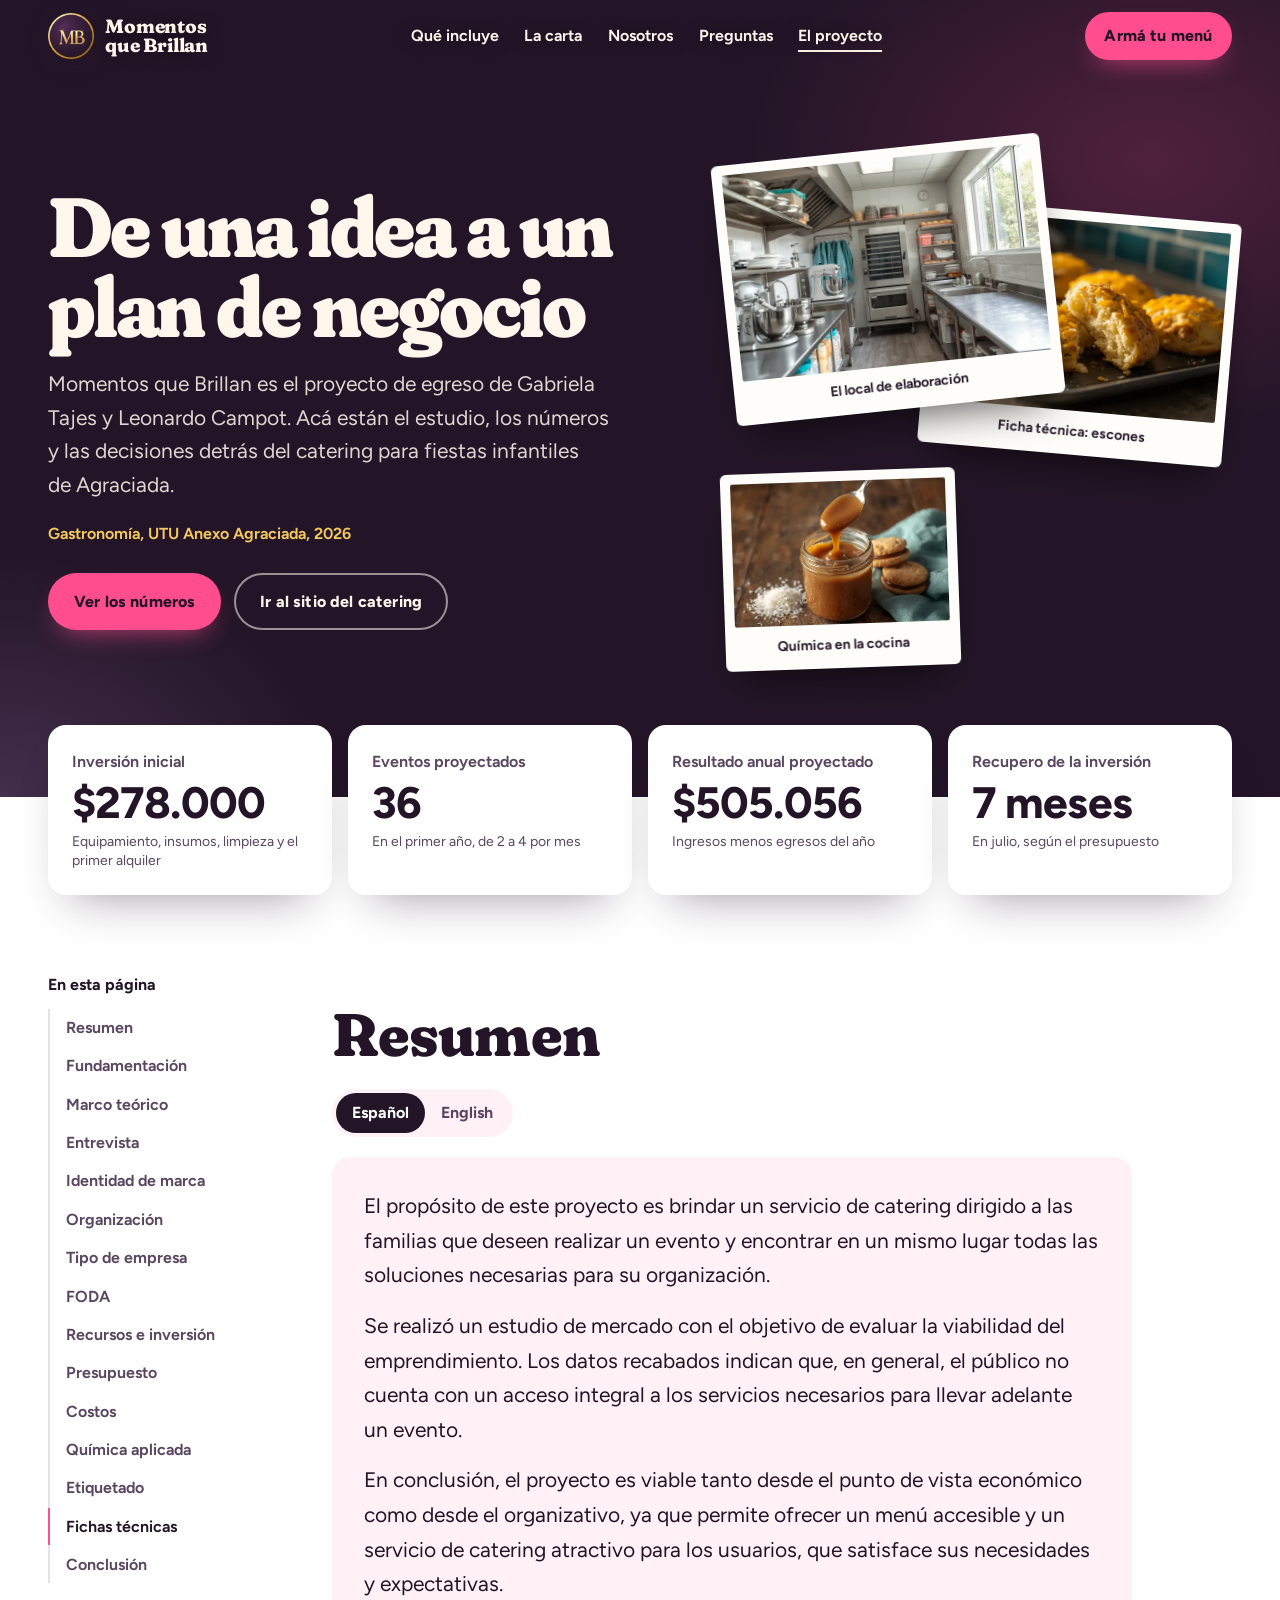
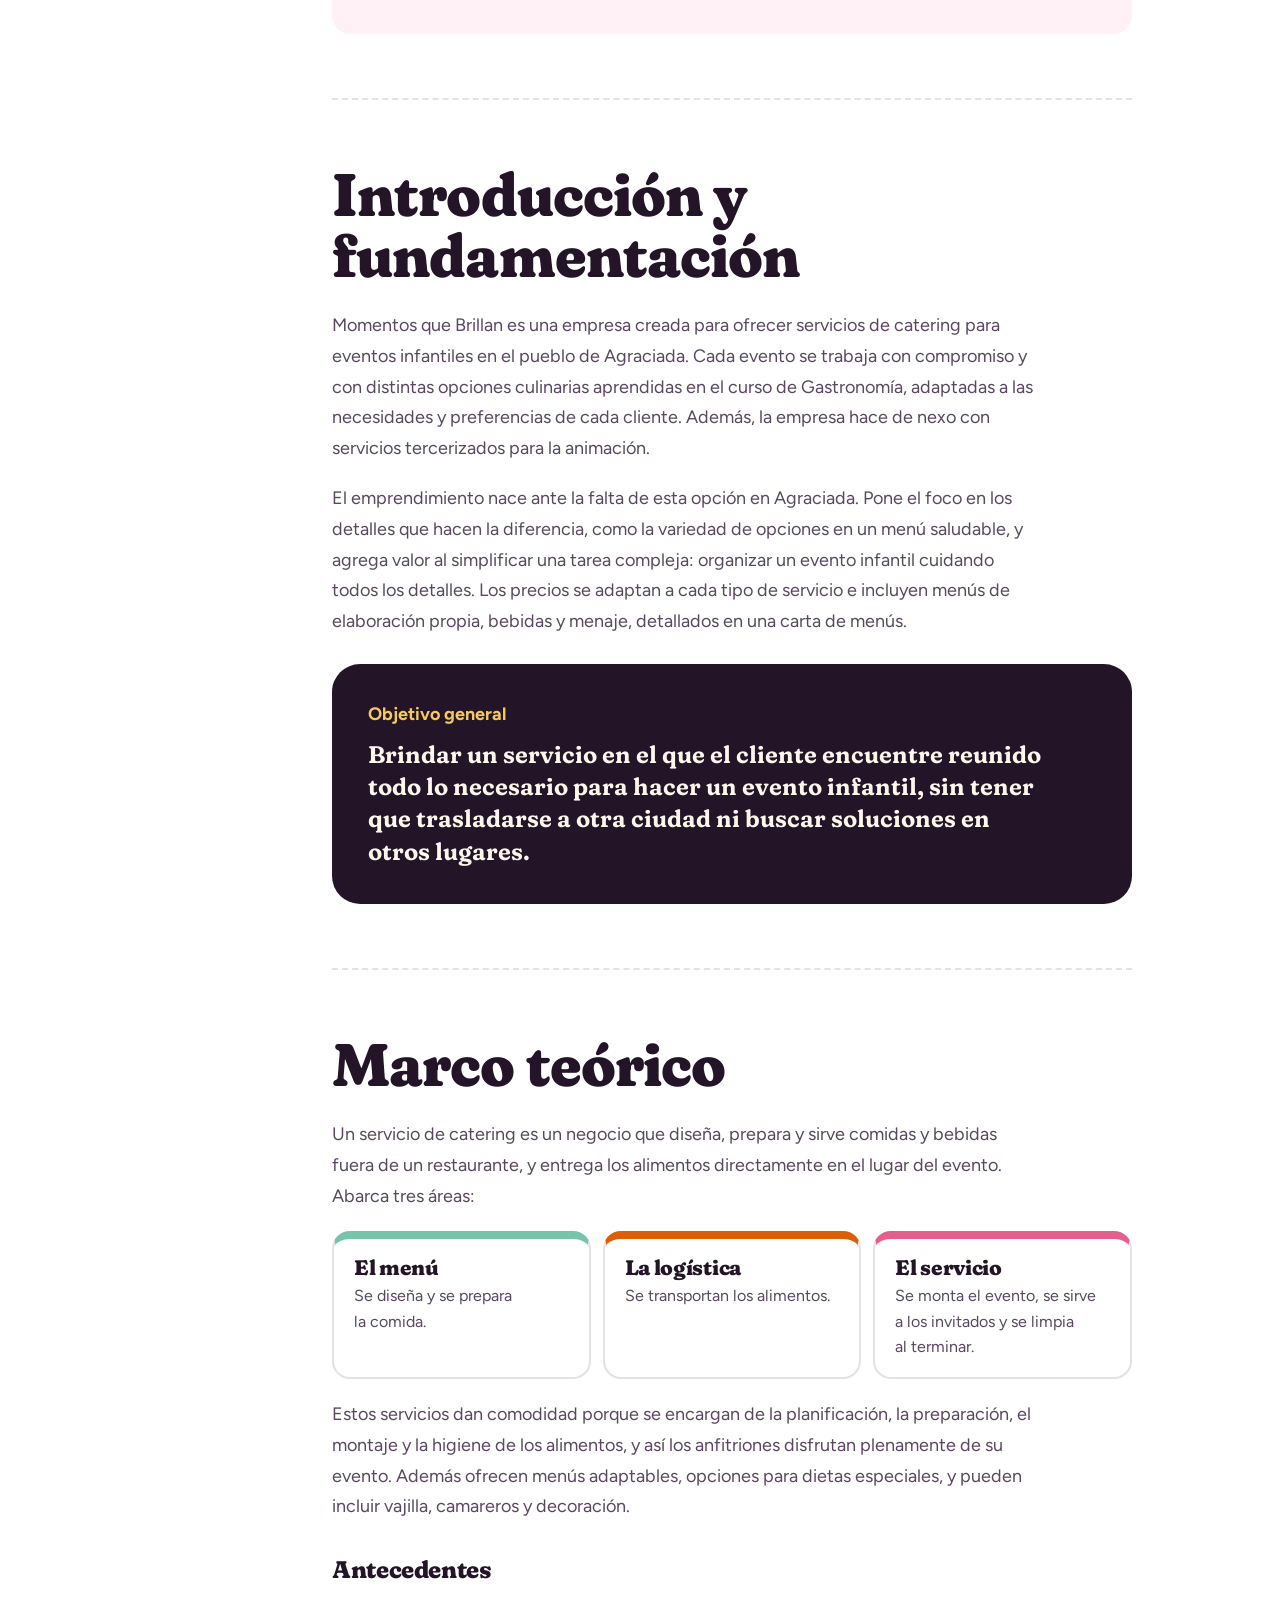
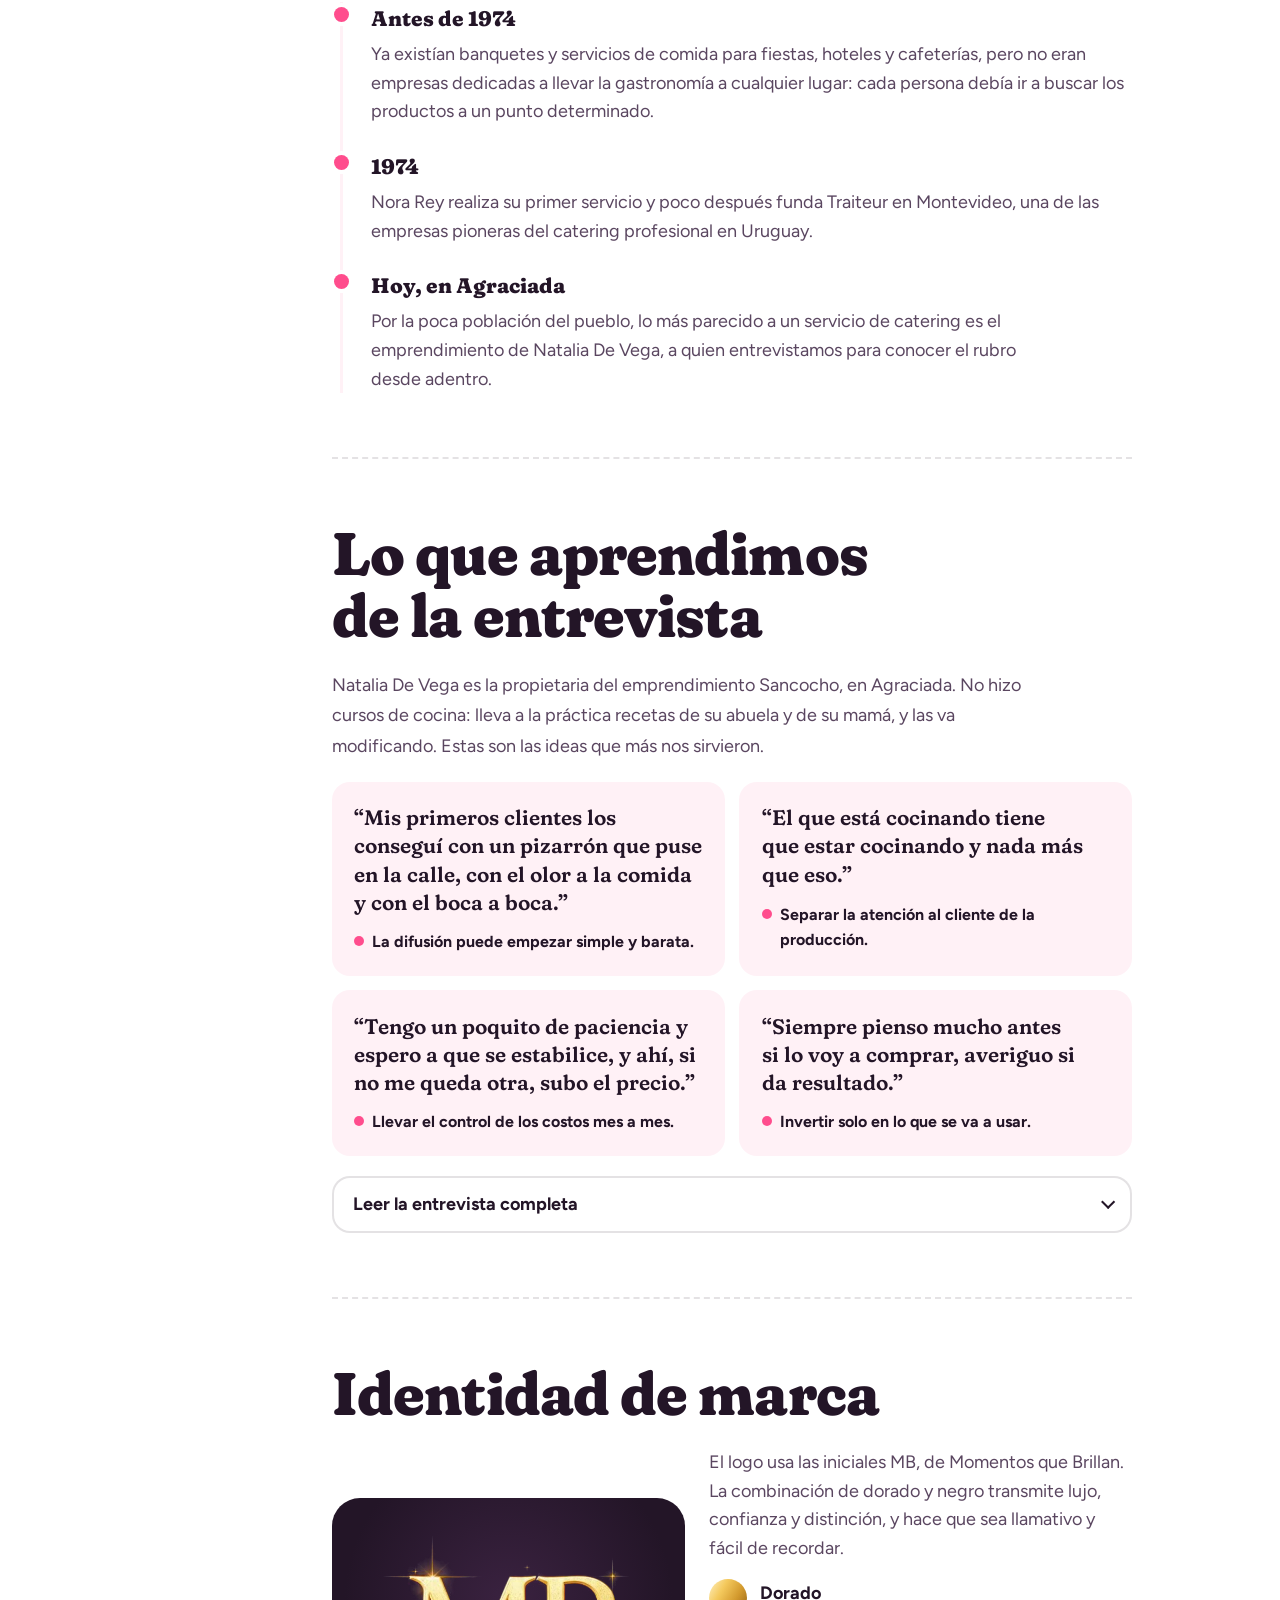
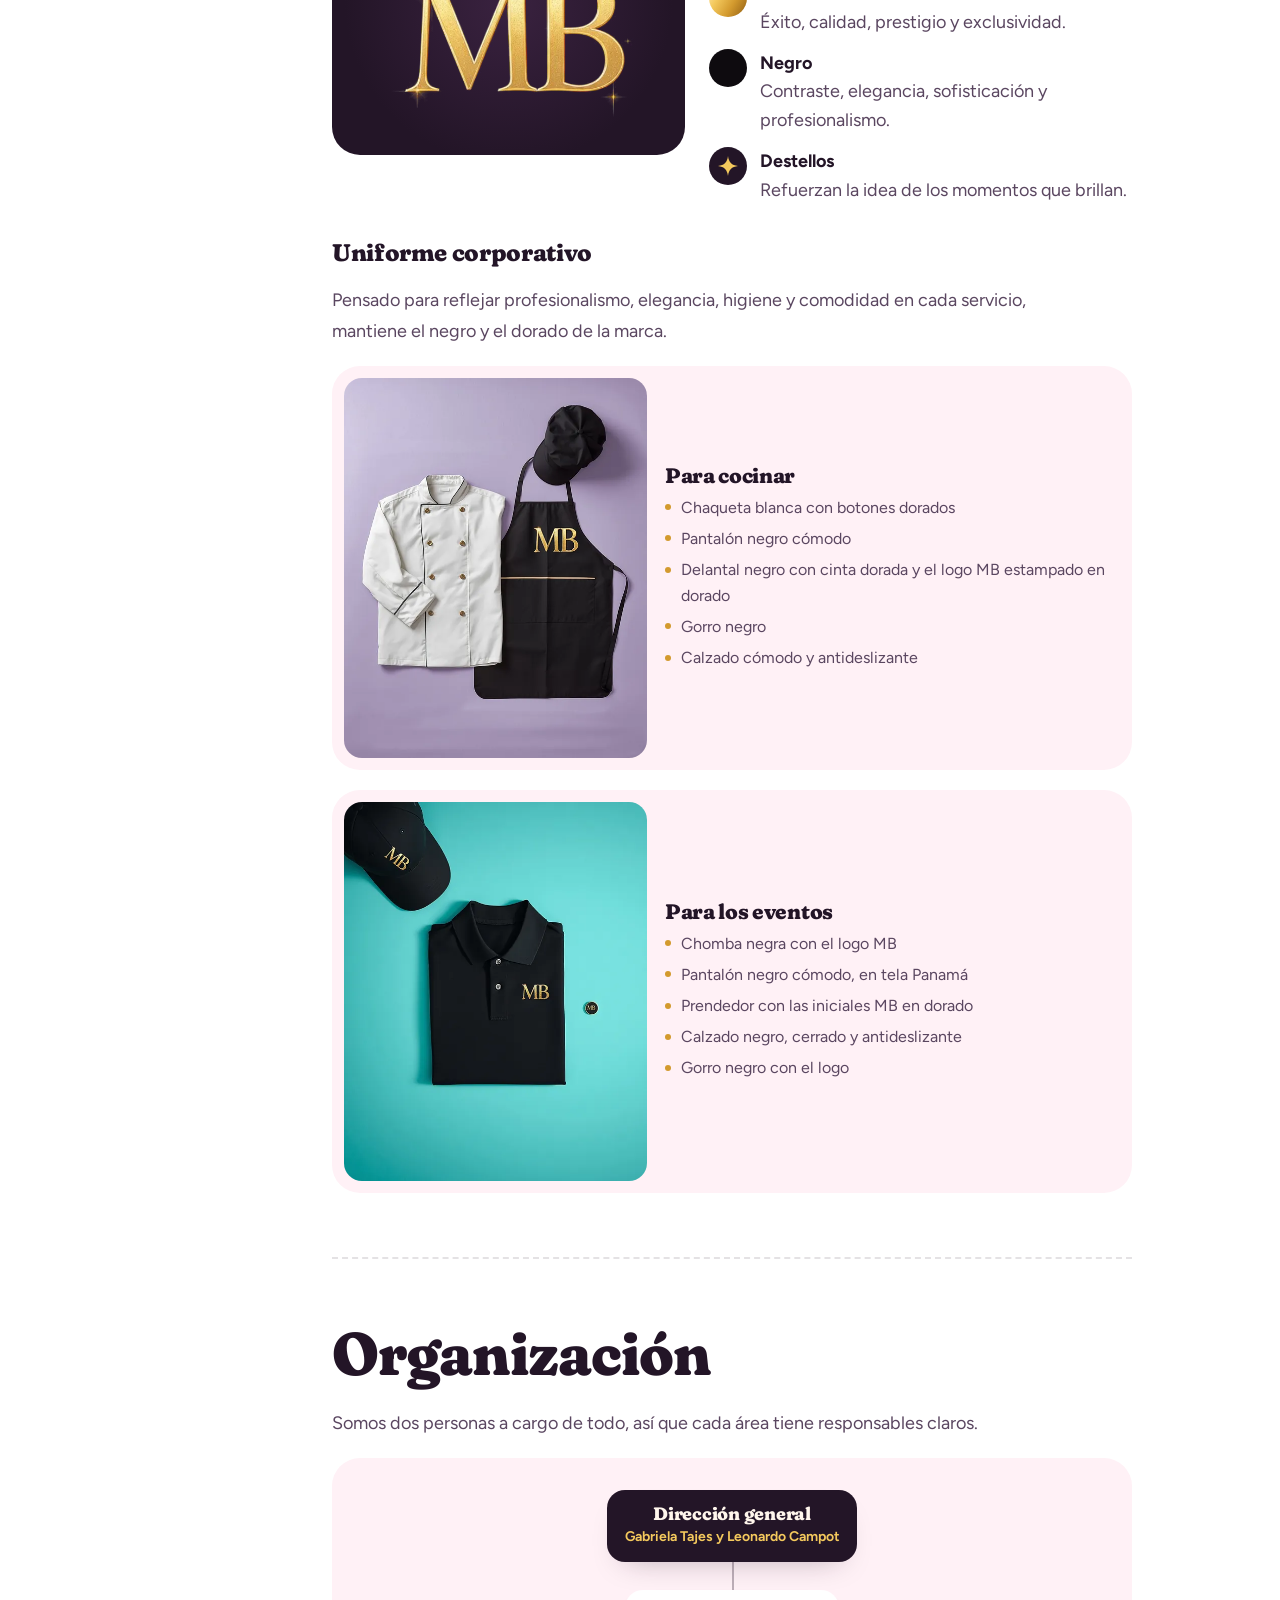
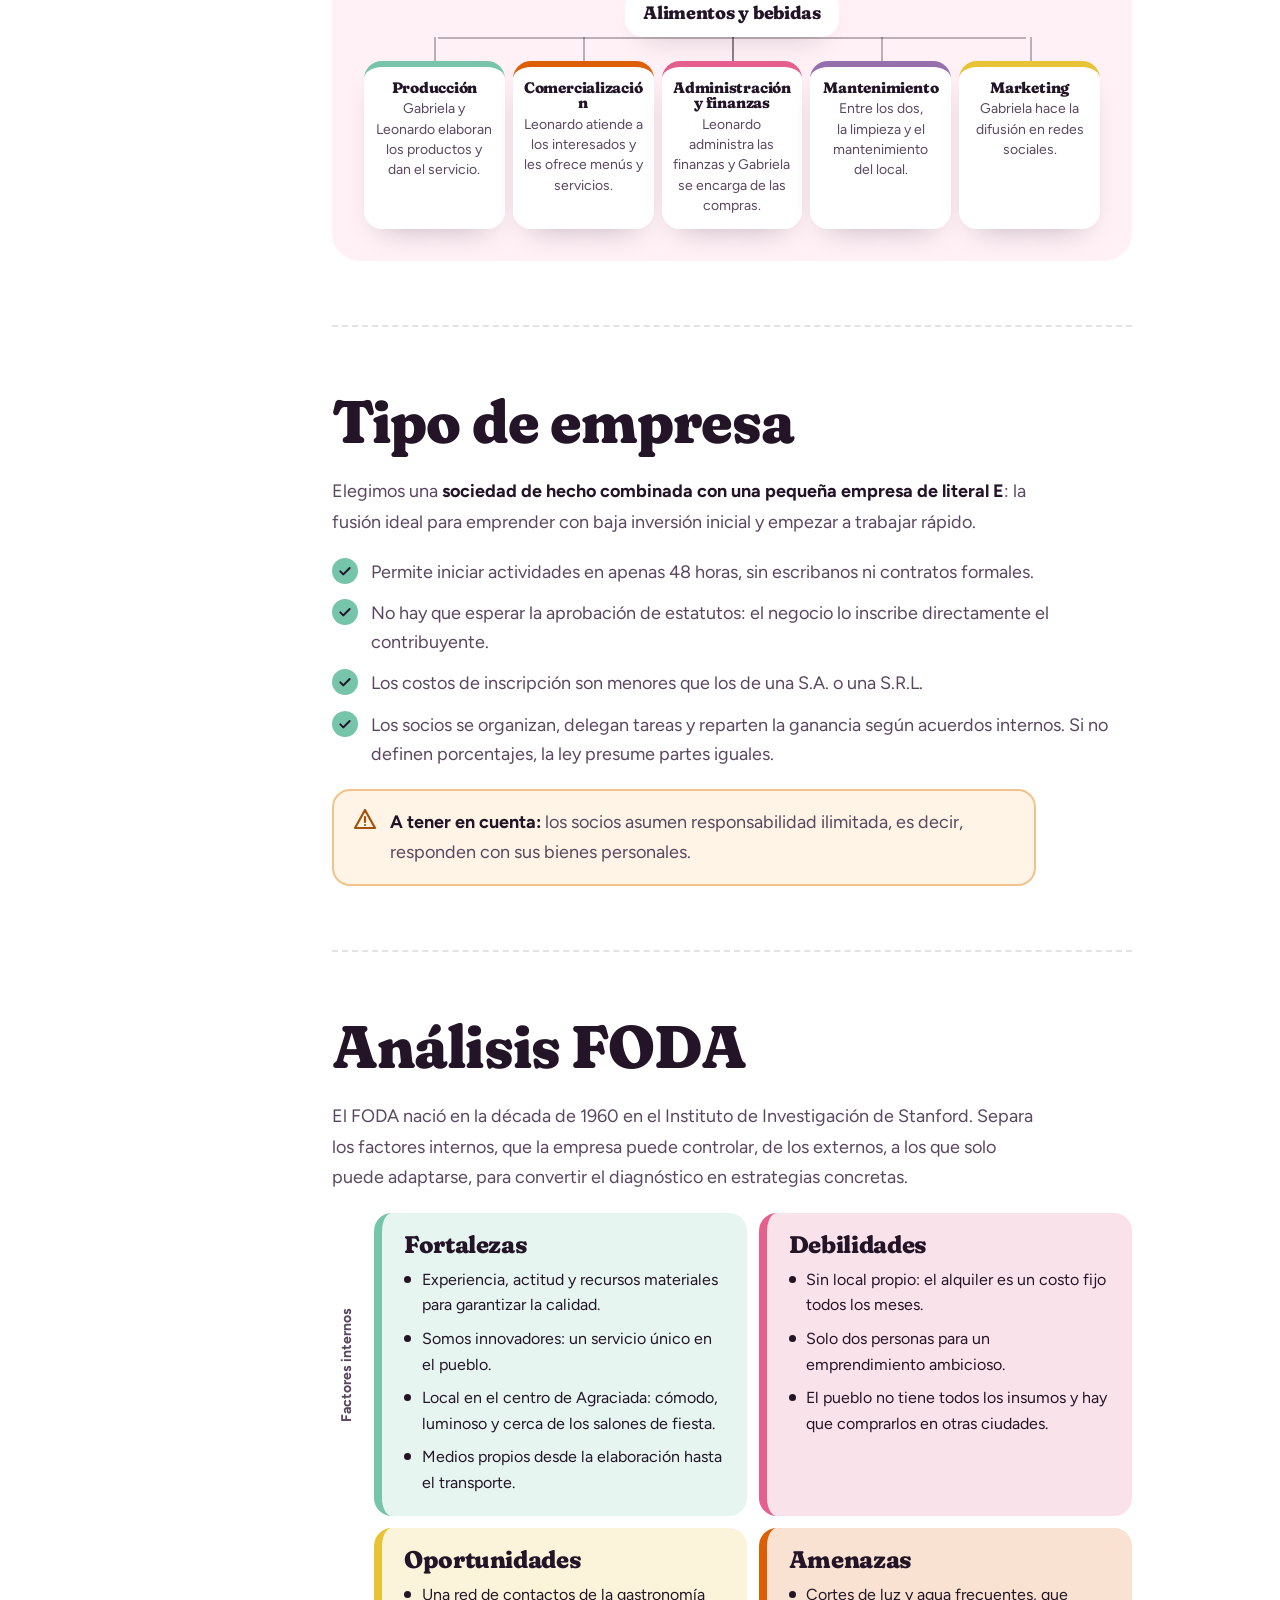
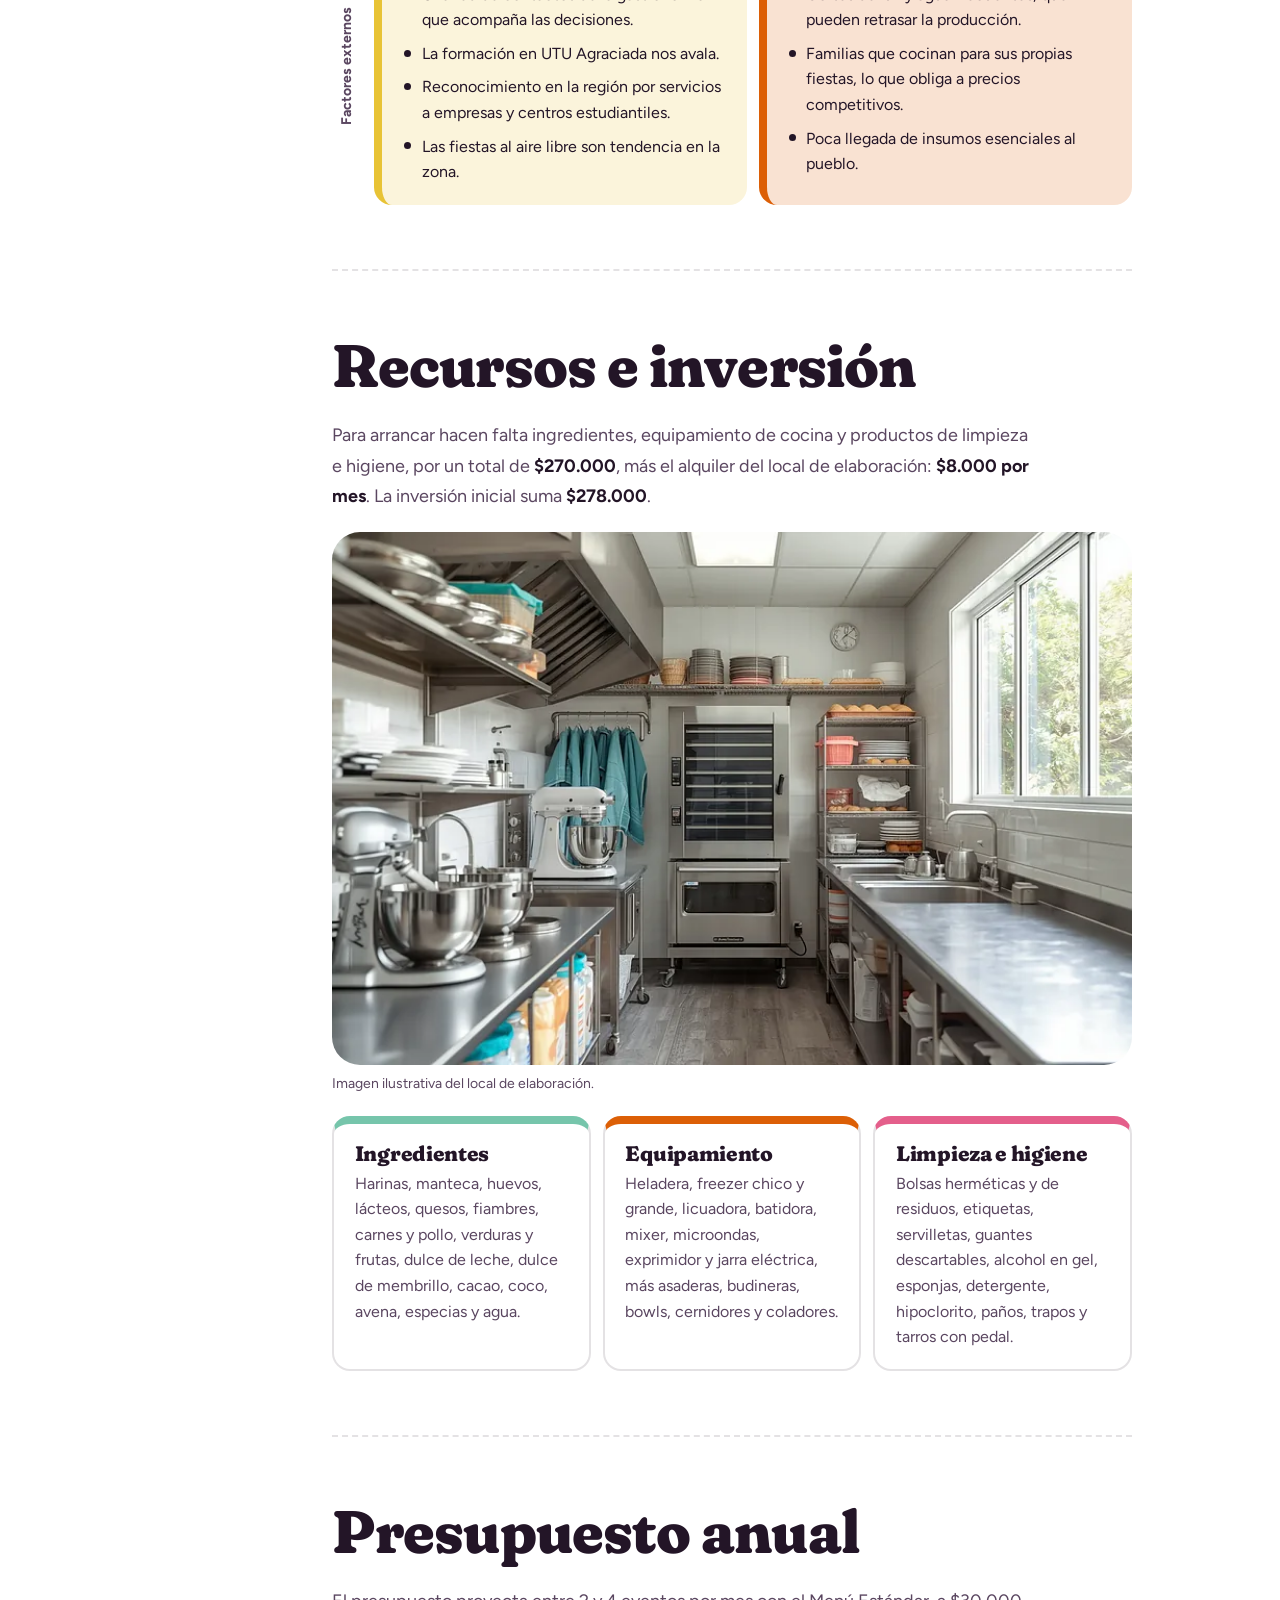
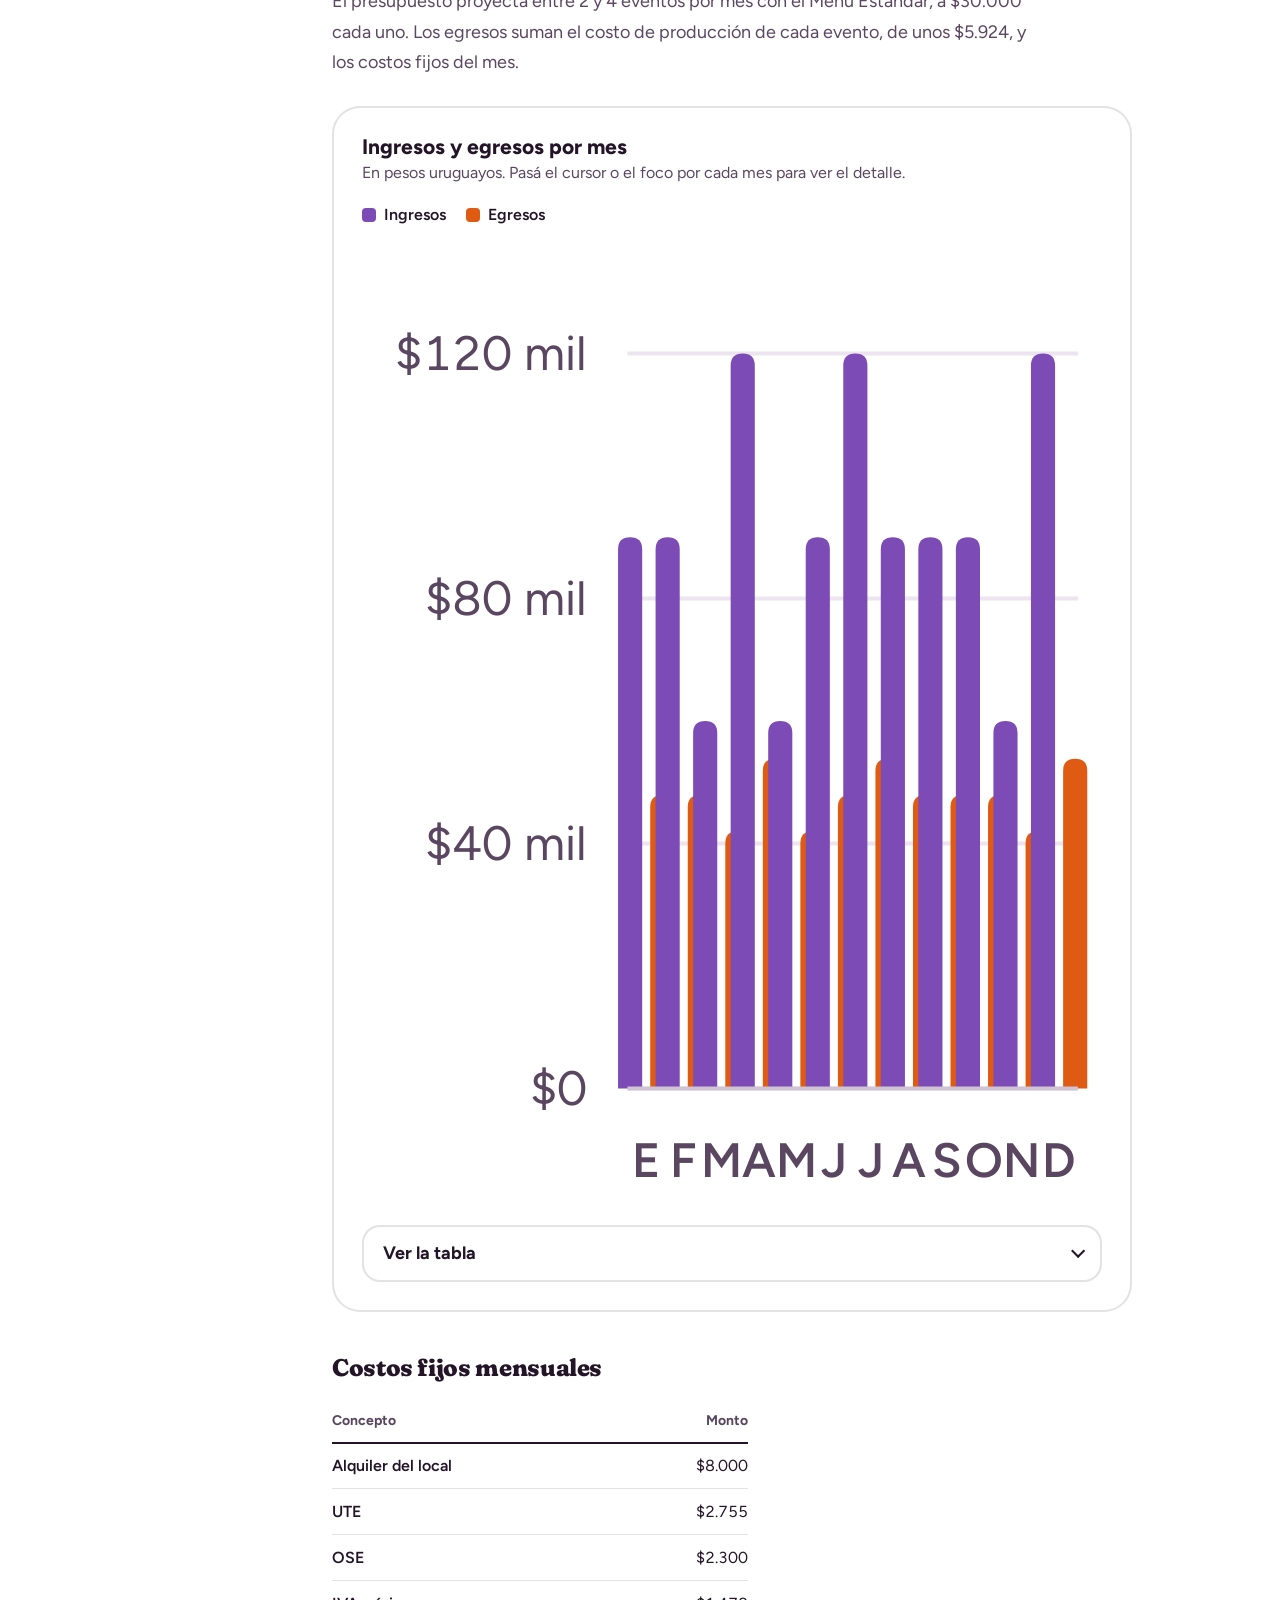
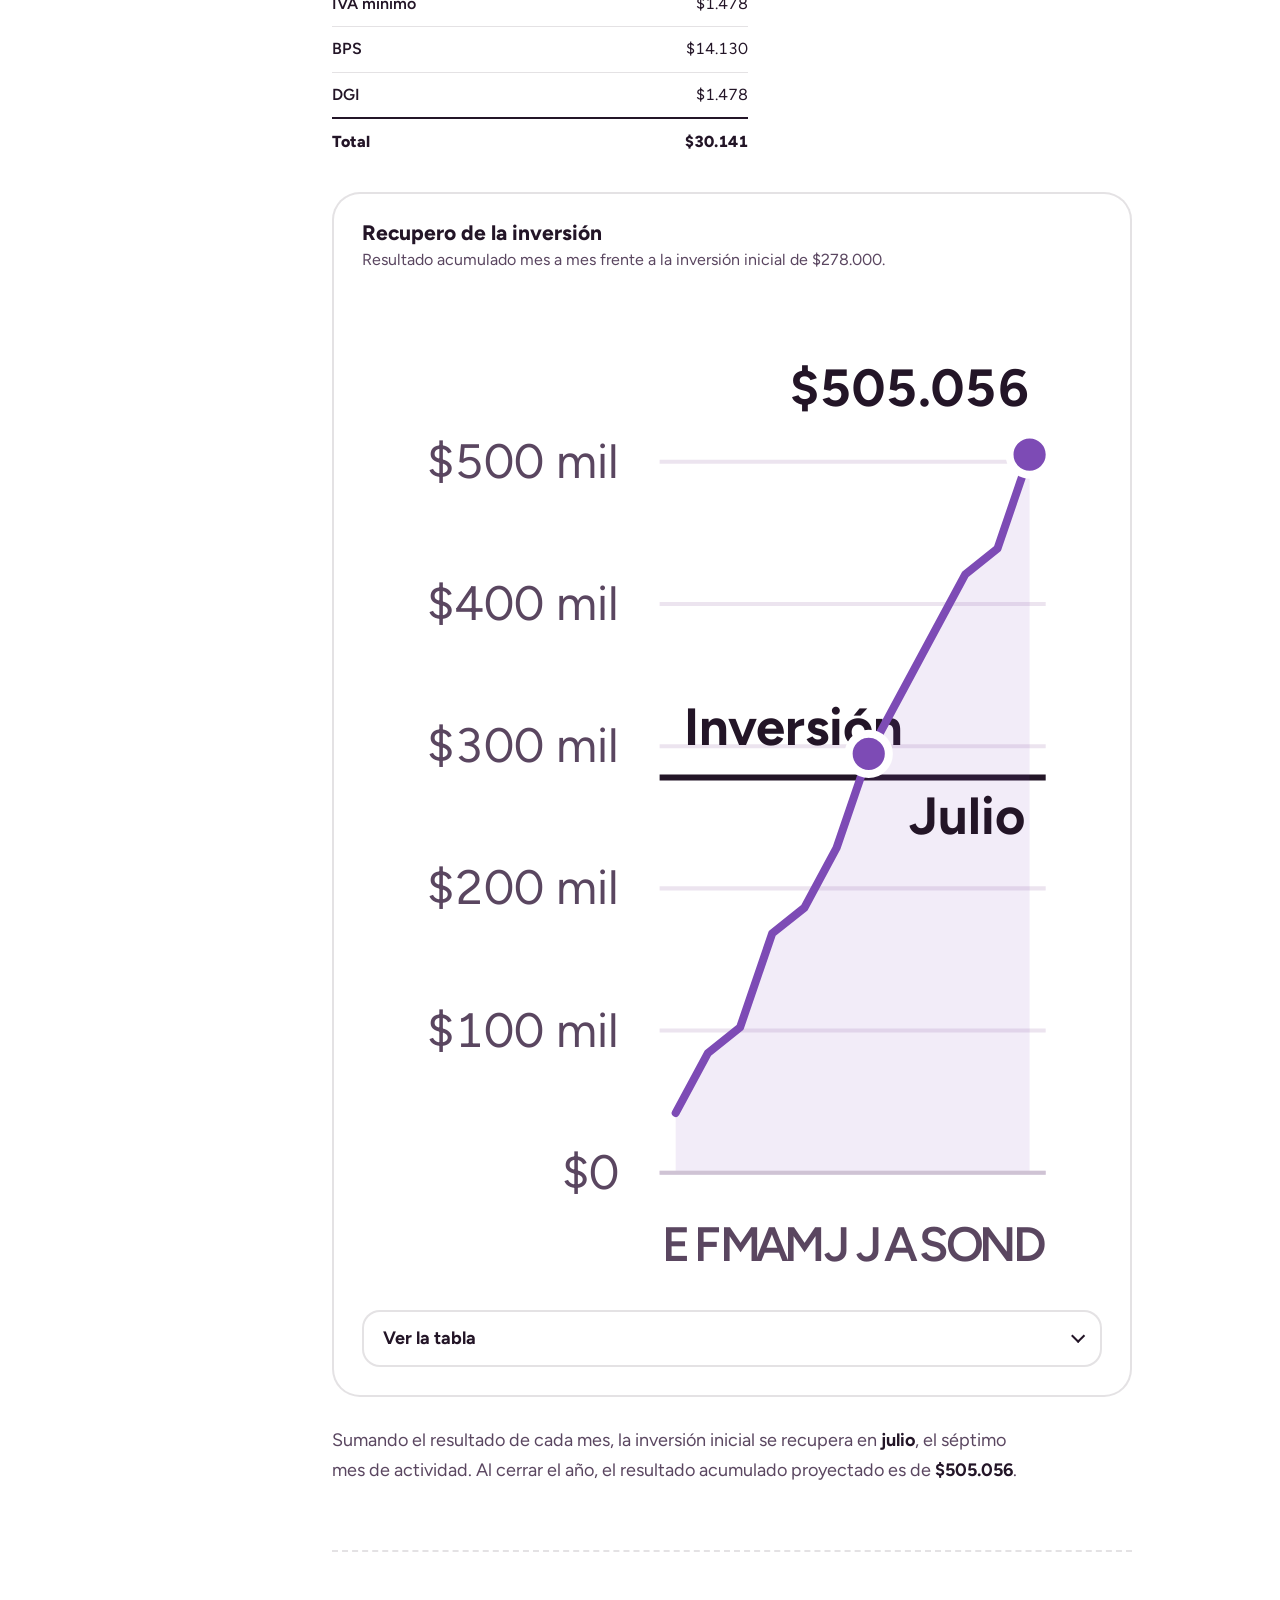
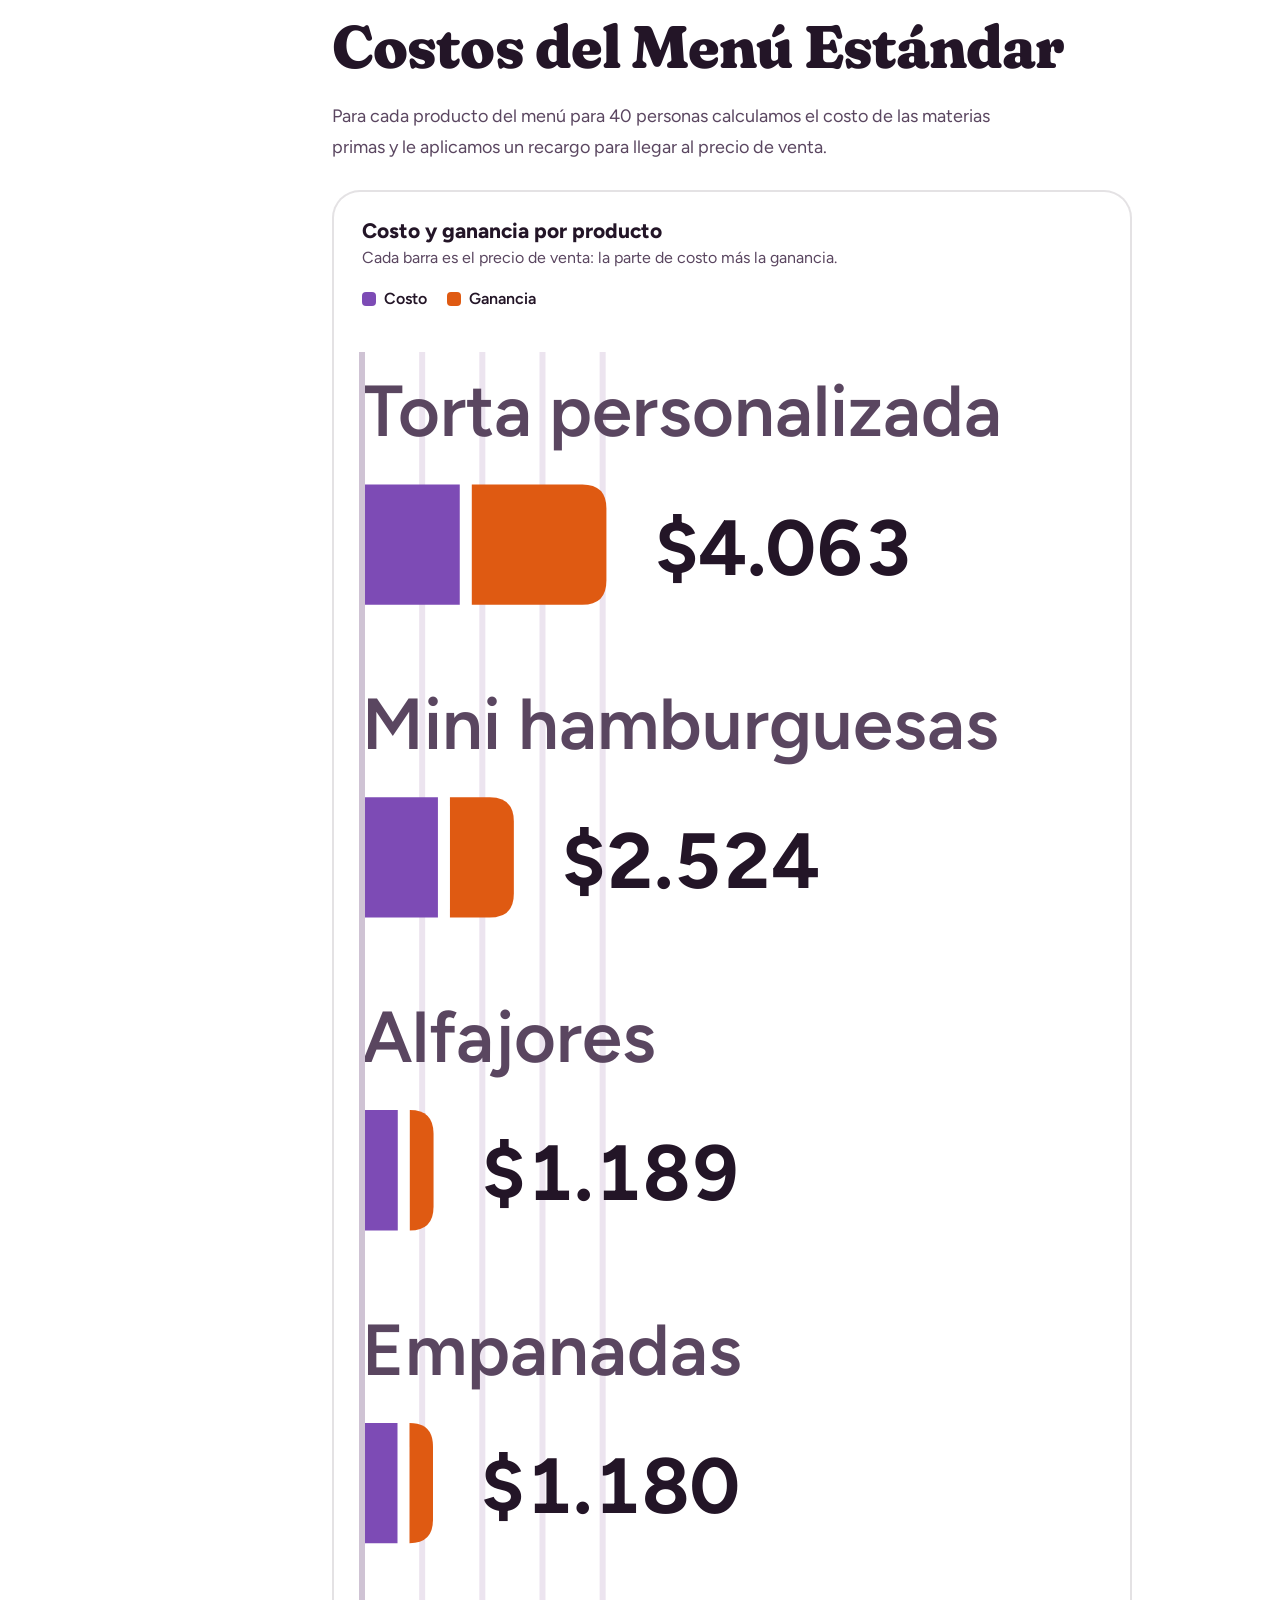
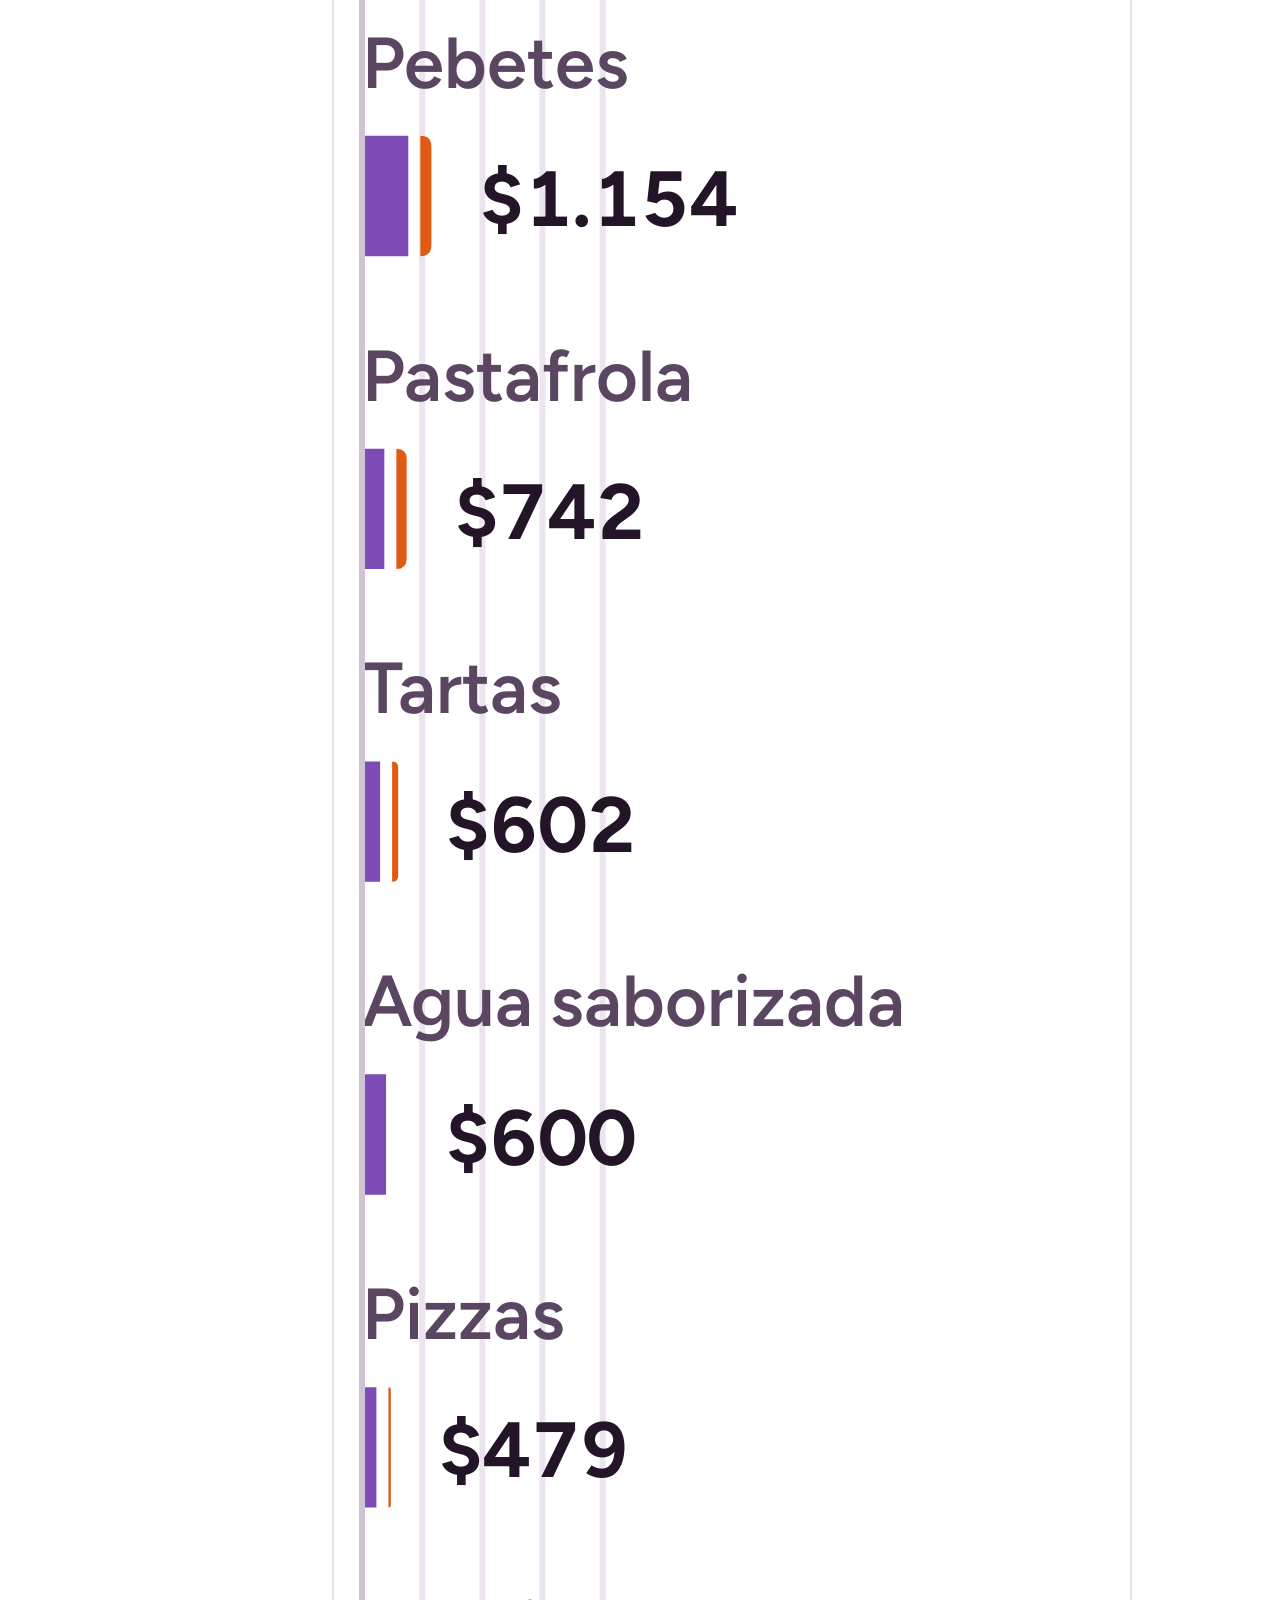
==== proyecto.html @ 2d443757 "Sitio web de Momentos que Brillan: catering y proyecto de egreso Sitio estático (HTML, CSS y JS sin " ====
<!doctype html>
<html lang="es-UY">
<head>
  <meta charset="utf-8">
  <meta name="viewport" content="width=device-width, initial-scale=1, viewport-fit=cover">
  <title>El proyecto | Momentos que Brillan</title>
  <meta name="description" content="Proyecto de egreso de Gastronomía (UTU Anexo Agraciada, 2026): fundamentación, FODA, costos, presupuesto, recupero de la inversión, química aplicada y fichas técnicas de Momentos que Brillan.">
  <meta name="theme-color" content="#231527">

  <meta property="og:type" content="article">
  <meta property="og:locale" content="es_UY">
  <meta property="og:site_name" content="Momentos que Brillan">
  <meta property="og:title" content="Momentos que Brillan: el proyecto de egreso">
  <meta property="og:description" content="El estudio, los números y las decisiones detrás del catering para fiestas infantiles de Agraciada.">
  <meta property="og:image" content="og-image.jpg">
  <meta name="twitter:card" content="summary_large_image">

  <link rel="icon" href="favicon.ico" sizes="any">
  <link rel="icon" href="favicon-32.png" type="image/png" sizes="32x32">
  <link rel="apple-touch-icon" href="apple-touch-icon.png">
  <link rel="manifest" href="site.webmanifest">

  <link rel="preload" href="assets/fonts/fraunces-latin-full-normal.woff2" as="font" type="font/woff2" crossorigin>
  <link rel="preload" href="assets/fonts/figtree-latin-wght-normal.woff2" as="font" type="font/woff2" crossorigin>

  <link rel="stylesheet" href="assets/css/main.css">
  <link rel="stylesheet" href="assets/css/proyecto.css">
  <script>document.documentElement.classList.add("js");</script>
  <script src="assets/js/config.js" defer></script>
  <script src="assets/js/main.js" defer></script>
  <script src="assets/js/proyecto.js" defer></script>
</head>
<body>
  <a class="skip-link" href="#contenido">Saltar al contenido</a>

  <svg width="0" height="0" style="position:absolute" aria-hidden="true" focusable="false">
    <symbol id="i-destello" viewBox="0 0 16 16"><path fill="currentColor" d="M8 0c.6 5 2.9 7.4 8 8-5.1.6-7.4 3-8 8-.6-5-2.9-7.4-8-8 5.1-.6 7.4-3 8-8z"/></symbol>
    <symbol id="i-check" viewBox="0 0 24 24"><path fill="none" stroke="currentColor" stroke-width="3" stroke-linecap="round" stroke-linejoin="round" d="M5 12.5l4.5 4.5L19 7.5"/></symbol>
    <symbol id="i-alerta" viewBox="0 0 24 24"><path fill="none" stroke="currentColor" stroke-width="2.2" stroke-linecap="round" stroke-linejoin="round" d="M12 3l10 18H2L12 3zM12 10v5M12 18h.01"/></symbol>
  </svg>

  <header class="site-header" data-header>
    <div class="container site-header__bar">
      <a class="brand" href="index.html" aria-label="Momentos que Brillan, inicio">
        <img src="assets/img/brand/mb-badge-128.webp" width="46" height="46" alt="">
        <span>Momentos<br>que Brillan</span>
      </a>
      <nav class="nav" aria-label="Principal">
        <ul class="nav__list">
          <li><a href="index.html#incluye">Qué incluye</a></li>
          <li><a href="index.html#carta">La carta</a></li>
          <li><a href="index.html#nosotros">Nosotros</a></li>
          <li><a href="index.html#preguntas">Preguntas</a></li>
          <li><a href="proyecto.html" aria-current="page">El proyecto</a></li>
        </ul>
      </nav>
      <a class="btn btn--primary header-cta" href="index.html#menu-40">Armá tu menú</a>
      <button class="menu-toggle" type="button" aria-expanded="false" aria-controls="menu-movil" data-menu-toggle>
        <span class="menu-toggle__icon" aria-hidden="true"></span>
        <span>Menú</span>
      </button>
    </div>
  </header>

  <nav class="mobile-nav" id="menu-movil" aria-label="Menú del sitio" hidden>
    <ul>
      <li><a href="index.html#incluye" style="--dot: var(--cat-frios)">Qué incluye</a></li>
      <li><a href="index.html#carta" style="--dot: var(--cat-calientes)">La carta</a></li>
      <li><a href="index.html#menu-40" style="--dot: var(--cat-dulces)">Armá tu menú</a></li>
      <li><a href="index.html#nosotros" style="--dot: var(--cat-torta)">Nosotros</a></li>
      <li><a href="index.html#preguntas" style="--dot: var(--cat-bebidas)">Preguntas</a></li>
      <li><a href="proyecto.html" aria-current="page" style="--dot: var(--frutilla)">El proyecto</a></li>
    </ul>
  </nav>

  <main id="contenido">
    <section class="p-hero" data-hero aria-labelledby="p-titulo">
      <div class="container p-hero__grid">
        <div class="p-hero__texto">
          <h1 id="p-titulo">De una idea a un plan de negocio</h1>
          <p class="p-hero__lead">Momentos que Brillan es el proyecto de egreso de Gabriela Tajes y Leonardo Campot. Acá están el estudio, los números y las decisiones detrás del catering para fiestas infantiles de Agraciada.</p>
          <p class="p-hero__meta">Gastronomía, UTU Anexo Agraciada, 2026</p>
          <div class="hero__actions">
            <a class="btn btn--primary" href="#presupuesto">Ver los números</a>
            <a class="btn btn--ghost" href="index.html">Ir al sitio del catering</a>
          </div>
        </div>
        <div class="polaroids" aria-hidden="true">
          <figure class="polaroid" style="--r: -6deg">
            <img src="assets/img/proyecto/proy-cocina-768.webp" width="768" height="512" alt="">
            <figcaption>El local de elaboración</figcaption>
          </figure>
          <figure class="polaroid" style="--r: 5deg">
            <img src="assets/img/proyecto/proy-scones-768.webp" width="768" height="512" alt="">
            <figcaption>Ficha técnica: escones</figcaption>
          </figure>
          <figure class="polaroid" style="--r: -2deg">
            <img src="assets/img/proyecto/proy-dulce-de-leche-768.webp" width="768" height="512" alt="">
            <figcaption>Química en la cocina</figcaption>
          </figure>
        </div>
      </div>
    </section>

    <section class="cifras" aria-labelledby="cifras-titulo">
      <h2 class="visually-hidden" id="cifras-titulo">Cifras clave</h2>
      <div class="container">
        <ul class="cifras__grid">
          <li class="cifra">
            <span class="cifra__label">Inversión inicial</span>
            <span class="cifra__valor">$278.000</span>
            <span class="cifra__nota">Equipamiento, insumos, limpieza y el primer alquiler</span>
          </li>
          <li class="cifra">
            <span class="cifra__label">Eventos proyectados</span>
            <span class="cifra__valor">36</span>
            <span class="cifra__nota">En el primer año, de 2 a 4 por mes</span>
          </li>
          <li class="cifra">
            <span class="cifra__label">Resultado anual proyectado</span>
            <span class="cifra__valor">$505.056</span>
            <span class="cifra__nota">Ingresos menos egresos del año</span>
          </li>
          <li class="cifra">
            <span class="cifra__label">Recupero de la inversión</span>
            <span class="cifra__valor">7 meses</span>
            <span class="cifra__nota">En julio, según el presupuesto</span>
          </li>
        </ul>
      </div>
    </section>

    <div class="container p-layout">
      <nav class="toc" aria-label="En esta página" data-toc>
        <p class="toc__titulo">En esta página</p>
        <ol>
          <li><a href="#resumen">Resumen</a></li>
          <li><a href="#fundamentacion">Fundamentación</a></li>
          <li><a href="#marco">Marco teórico</a></li>
          <li><a href="#entrevista">Entrevista</a></li>
          <li><a href="#identidad">Identidad de marca</a></li>
          <li><a href="#organizacion">Organización</a></li>
          <li><a href="#empresa">Tipo de empresa</a></li>
          <li><a href="#foda">FODA</a></li>
          <li><a href="#recursos">Recursos e inversión</a></li>
          <li><a href="#presupuesto">Presupuesto</a></li>
          <li><a href="#costos">Costos</a></li>
          <li><a href="#quimica">Química aplicada</a></li>
          <li><a href="#etiqueta">Etiquetado</a></li>
          <li><a href="#fichas">Fichas técnicas</a></li>
          <li><a href="#conclusion">Conclusión</a></li>
        </ol>
      </nav>

      <div class="p-content">
        <!-- Resumen -->
        <section class="p-sec" id="resumen" aria-labelledby="resumen-titulo">
          <h2 id="resumen-titulo">Resumen</h2>
          <div class="idioma" role="group" aria-label="Idioma del resumen" hidden data-idioma>
            <button type="button" aria-pressed="true" data-lang="es">Español</button>
            <button type="button" aria-pressed="false" data-lang="en">English</button>
          </div>
          <div class="abstract" data-abstract="es">
            <p>El propósito de este proyecto es brindar un servicio de catering dirigido a las familias que deseen realizar un evento y encontrar en un mismo lugar todas las soluciones necesarias para su organización.</p>
            <p>Se realizó un estudio de mercado con el objetivo de evaluar la viabilidad del emprendimiento. Los datos recabados indican que, en general, el público no cuenta con un acceso integral a los servicios necesarios para llevar adelante un evento.</p>
            <p>En conclusión, el proyecto es viable tanto desde el punto de vista económico como desde el organizativo, ya que permite ofrecer un menú accesible y un servicio de catering atractivo para los usuarios, que satisface sus necesidades y expectativas.</p>
          </div>
          <div class="abstract" data-abstract="en" lang="en">
            <p>The purpose of this project is to provide a catering service for families who wish to hold an event and find every solution needed to organize it in one place.</p>
            <p>A market study was carried out to evaluate the viability of the project. The data collected show that, in general, the public does not have comprehensive access to the services needed to put on an event.</p>
            <p>In conclusion, the project is viable from both an economic and an organizational point of view, since it makes it possible to offer an affordable menu and a catering service that is attractive to clients and meets their needs and expectations.</p>
          </div>
        </section>

        <!-- Fundamentación -->
        <section class="p-sec" id="fundamentacion" aria-labelledby="fund-titulo">
          <h2 id="fund-titulo">Introducción y fundamentación</h2>
          <p>Momentos que Brillan es una empresa creada para ofrecer servicios de catering para eventos infantiles en el pueblo de Agraciada. Cada evento se trabaja con compromiso y con distintas opciones culinarias aprendidas en el curso de Gastronomía, adaptadas a las necesidades y preferencias de cada cliente. Además, la empresa hace de nexo con servicios tercerizados para la animación.</p>
          <p>El emprendimiento nace ante la falta de esta opción en Agraciada. Pone el foco en los detalles que hacen la diferencia, como la variedad de opciones en un menú saludable, y agrega valor al simplificar una tarea compleja: organizar un evento infantil cuidando todos los detalles. Los precios se adaptan a cada tipo de servicio e incluyen menús de elaboración propia, bebidas y menaje, detallados en una carta de menús.</p>
          <blockquote class="objetivo">
            <p class="objetivo__label">Objetivo general</p>
            <p>Brindar un servicio en el que el cliente encuentre reunido todo lo necesario para hacer un evento infantil, sin tener que trasladarse a otra ciudad ni buscar soluciones en otros lugares.</p>
          </blockquote>
        </section>

        <!-- Marco teórico -->
        <section class="p-sec" id="marco" aria-labelledby="marco-titulo">
          <h2 id="marco-titulo">Marco teórico</h2>
          <p>Un servicio de catering es un negocio que diseña, prepara y sirve comidas y bebidas fuera de un restaurante, y entrega los alimentos directamente en el lugar del evento. Abarca tres áreas:</p>
          <ul class="areas">
            <li style="--c: var(--cat-frios)"><h3>El menú</h3><p>Se diseña y se prepara la comida.</p></li>
            <li style="--c: var(--cat-calientes)"><h3>La logística</h3><p>Se transportan los alimentos.</p></li>
            <li style="--c: var(--cat-dulces)"><h3>El servicio</h3><p>Se monta el evento, se sirve a los invitados y se limpia al terminar.</p></li>
          </ul>
          <p>Estos servicios dan comodidad porque se encargan de la planificación, la preparación, el montaje y la higiene de los alimentos, y así los anfitriones disfrutan plenamente de su evento. Además ofrecen menús adaptables, opciones para dietas especiales, y pueden incluir vajilla, camareros y decoración.</p>
          <h3 class="p-sub">Antecedentes</h3>
          <ol class="linea-tiempo">
            <li>
              <span class="linea-tiempo__fecha">Antes de 1974</span>
              <p>Ya existían banquetes y servicios de comida para fiestas, hoteles y cafeterías, pero no eran empresas dedicadas a llevar la gastronomía a cualquier lugar: cada persona debía ir a buscar los productos a un punto determinado.</p>
            </li>
            <li>
              <span class="linea-tiempo__fecha">1974</span>
              <p>Nora Rey realiza su primer servicio y poco después funda Traiteur en Montevideo, una de las empresas pioneras del catering profesional en Uruguay.</p>
            </li>
            <li>
              <span class="linea-tiempo__fecha">Hoy, en Agraciada</span>
              <p>Por la poca población del pueblo, lo más parecido a un servicio de catering es el emprendimiento de Natalia De Vega, a quien entrevistamos para conocer el rubro desde adentro.</p>
            </li>
          </ol>
        </section>

        <!-- Entrevista -->
        <section class="p-sec" id="entrevista" aria-labelledby="entrevista-titulo">
          <h2 id="entrevista-titulo">Lo que aprendimos de la entrevista</h2>
          <p>Natalia De Vega es la propietaria del emprendimiento Sancocho, en Agraciada. No hizo cursos de cocina: lleva a la práctica recetas de su abuela y de su mamá, y las va modificando. Estas son las ideas que más nos sirvieron.</p>
          <div class="aprendizajes">
            <figure class="aprendizaje">
              <blockquote><p>Mis primeros clientes los conseguí con un pizarrón que puse en la calle, con el olor a la comida y con el boca a boca.</p></blockquote>
              <figcaption>La difusión puede empezar simple y barata.</figcaption>
            </figure>
            <figure class="aprendizaje">
              <blockquote><p>El que está cocinando tiene que estar cocinando y nada más que eso.</p></blockquote>
              <figcaption>Separar la atención al cliente de la producción.</figcaption>
            </figure>
            <figure class="aprendizaje">
              <blockquote><p>Tengo un poquito de paciencia y espero a que se estabilice, y ahí, si no me queda otra, subo el precio.</p></blockquote>
              <figcaption>Llevar el control de los costos mes a mes.</figcaption>
            </figure>
            <figure class="aprendizaje">
              <blockquote><p>Siempre pienso mucho antes si lo voy a comprar, averiguo si da resultado.</p></blockquote>
              <figcaption>Invertir solo en lo que se va a usar.</figcaption>
            </figure>
          </div>
          <details class="desplegable">
            <summary>Leer la entrevista completa</summary>
            <dl class="entrevista">
              <dt>¿Quién te enseñó o dónde adquiriste tu conocimiento sobre este negocio?</dt>
              <dd>No tengo cursos de cocina, simplemente son las recetas de mi abuela y las de mi mamá, y algunas cosas que fui modificando o medio improvisando, inventando.</dd>
              <dt>¿Qué plato te deja más ganancia?</dt>
              <dd>Yo no soy muy ordenada para llevar cuentas, pero me parece que una de las cosas que deja más ganancia son las pastas caseras.</dd>
              <dt>¿Qué insumo te sube todos los meses y cómo lo manejás?</dt>
              <dd>Que suba todos los meses me parece que no. Lo que sí, por ejemplo, la carne estuvo subiendo bastante, o a veces el gas o las verduras, que suben y bajan de precio. Tengo un poquito de paciencia y espero a que se estabilice, y ahí, si no me queda otra, subo el precio. Si no, trato de aguantarme, porque a veces si algo no me da ganancia, con la venta de otra cosa se compensa.</dd>
              <dt>¿Qué plato sacaste del menú porque no era rentable?</dt>
              <dd>Me parece que no he sacado. Lo que sí, a veces hay cosas que se dejan de vender, no sé si porque la gente se aburre, entonces invento otra cosa o pruebo con otra y voy viendo. También varía la clientela: de la estación de Ancap a los almacenes la gente es diferente y se venden cosas distintas, entonces le voy buscando la vuelta.</dd>
              <dt>¿Cómo conseguiste tus primeros clientes?</dt>
              <dd>Con un pizarrón que puse en la calle, con el olor a la comida y con el boca a boca: los mismos clientes le comentaban a otro que yo vendía comida, se iba corriendo la voz y venía gente nueva.</dd>
              <dt>¿Qué consejo te dieron que no te sirvió? ¿Y cuál sí?</dt>
              <dd>Uno que no me haya servido no recuerdo. Uno que sí: no dar fiado. Pero lo que aplico es no negarle a nadie que se lleve algo, porque siempre tuve la suerte de que vienen a pagar.</dd>
              <dt>Si tuvieras que arrancar de cero mañana, ¿qué no harías?</dt>
              <dd>No me quedó otra que hacerlo cuando arranqué, pero es la combinación de atender al público y estar cocinando: o no atendés bien a la persona porque está apurada, o se te quema algo. El que está cocinando tiene que estar cocinando y nada más que eso.</dd>
              <dt>¿Qué herramienta o máquina compraste y no usás nunca?</dt>
              <dd>El lavavajillas. Te sirve cuando tenés muchas cosas juntas, y acá vamos cocinando, lavando y volviendo a usar lo mismo. Con otras cosas no me pasó: siempre pienso mucho antes si lo voy a comprar, averiguo si da resultado.</dd>
            </dl>
          </details>
        </section>

        <!-- Identidad -->
        <section class="p-sec" id="identidad" aria-labelledby="identidad-titulo">
          <h2 id="identidad-titulo">Identidad de marca</h2>
          <div class="logo-explicado">
            <div class="logo-explicado__marca">
              <img src="assets/img/brand/mb-logo-gold.webp" width="479" height="356" loading="lazy" alt="Logo de Momentos que Brillan: las letras MB en dorado con destellos sobre fondo oscuro.">
            </div>
            <div>
              <p>El logo usa las iniciales MB, de Momentos que Brillan. La combinación de dorado y negro transmite lujo, confianza y distinción, y hace que sea llamativo y fácil de recordar.</p>
              <ul class="significados">
                <li><span class="muestra muestra--oro" aria-hidden="true"></span><b>Dorado</b>Éxito, calidad, prestigio y exclusividad.</li>
                <li><span class="muestra muestra--negro" aria-hidden="true"></span><b>Negro</b>Contraste, elegancia, sofisticación y profesionalismo.</li>
                <li><span class="muestra muestra--destello" aria-hidden="true"><svg><use href="#i-destello"/></svg></span><b>Destellos</b>Refuerzan la idea de los momentos que brillan.</li>
              </ul>
            </div>
          </div>
          <h3 class="p-sub">Uniforme corporativo</h3>
          <p>Pensado para reflejar profesionalismo, elegancia, higiene y comodidad en cada servicio, mantiene el negro y el dorado de la marca.</p>
          <div class="uniformes-detalle">
            <figure>
              <img src="assets/img/uniformes/uniforme-cocina-600.webp" width="600" height="750" loading="lazy" alt="Uniforme de cocina: chaqueta blanca con botones dorados, delantal negro con el logo MB dorado y gorro negro.">
              <figcaption>
                <h4>Para cocinar</h4>
                <ul>
                  <li>Chaqueta blanca con botones dorados</li>
                  <li>Pantalón negro cómodo</li>
                  <li>Delantal negro con cinta dorada y el logo MB estampado en dorado</li>
                  <li>Gorro negro</li>
                  <li>Calzado cómodo y antideslizante</li>
                </ul>
              </figcaption>
            </figure>
            <figure>
              <img src="assets/img/uniformes/uniforme-evento-600.webp" width="600" height="750" loading="lazy" alt="Uniforme para eventos: chomba negra con el logo MB, prendedor dorado y gorra negra con el logo.">
              <figcaption>
                <h4>Para los eventos</h4>
                <ul>
                  <li>Chomba negra con el logo MB</li>
                  <li>Pantalón negro cómodo, en tela Panamá</li>
                  <li>Prendedor con las iniciales MB en dorado</li>
                  <li>Calzado negro, cerrado y antideslizante</li>
                  <li>Gorro negro con el logo</li>
                </ul>
              </figcaption>
            </figure>
          </div>
        </section>

        <!-- Organización -->
        <section class="p-sec" id="organizacion" aria-labelledby="org-titulo">
          <h2 id="org-titulo">Organización</h2>
          <p>Somos dos personas a cargo de todo, así que cada área tiene responsables claros.</p>
          <div class="organigrama">
            <div class="org-nodo org-nodo--raiz">
              <h3>Dirección general</h3>
              <p>Gabriela Tajes y Leonardo Campot</p>
            </div>
            <div class="org-nodo org-nodo--medio">
              <h3>Alimentos y bebidas</h3>
            </div>
            <ul class="org-areas">
              <li class="org-nodo" style="--c: var(--cat-frios)"><h3>Producción</h3><p>Gabriela y Leonardo elaboran los productos y dan el servicio.</p></li>
              <li class="org-nodo" style="--c: var(--cat-calientes)"><h3>Comercialización</h3><p>Leonardo atiende a los interesados y les ofrece menús y servicios.</p></li>
              <li class="org-nodo" style="--c: var(--cat-dulces)"><h3>Administración y finanzas</h3><p>Leonardo administra las finanzas y Gabriela se encarga de las compras.</p></li>
              <li class="org-nodo" style="--c: var(--cat-torta)"><h3>Mantenimiento</h3><p>Entre los dos, la limpieza y el mantenimiento del local.</p></li>
              <li class="org-nodo" style="--c: var(--cat-bebidas)"><h3>Marketing</h3><p>Gabriela hace la difusión en redes sociales.</p></li>
            </ul>
          </div>
        </section>

        <!-- Tipo de empresa -->
        <section class="p-sec" id="empresa" aria-labelledby="empresa-titulo">
          <h2 id="empresa-titulo">Tipo de empresa</h2>
          <p>Elegimos una <strong>sociedad de hecho combinada con una pequeña empresa de literal E</strong>: la fusión ideal para emprender con baja inversión inicial y empezar a trabajar rápido.</p>
          <ul class="ventajas">
            <li><svg aria-hidden="true"><use href="#i-check"/></svg>Permite iniciar actividades en apenas 48 horas, sin escribanos ni contratos formales.</li>
            <li><svg aria-hidden="true"><use href="#i-check"/></svg>No hay que esperar la aprobación de estatutos: el negocio lo inscribe directamente el contribuyente.</li>
            <li><svg aria-hidden="true"><use href="#i-check"/></svg>Los costos de inscripción son menores que los de una S.A. o una S.R.L.</li>
            <li><svg aria-hidden="true"><use href="#i-check"/></svg>Los socios se organizan, delegan tareas y reparten la ganancia según acuerdos internos. Si no definen porcentajes, la ley presume partes iguales.</li>
          </ul>
          <p class="aviso"><svg aria-hidden="true"><use href="#i-alerta"/></svg><span><strong>A tener en cuenta:</strong> los socios asumen responsabilidad ilimitada, es decir, responden con sus bienes personales.</span></p>
        </section>

        <!-- FODA -->
        <section class="p-sec" id="foda" aria-labelledby="foda-titulo">
          <h2 id="foda-titulo">Análisis FODA</h2>
          <p>El FODA nació en la década de 1960 en el Instituto de Investigación de Stanford. Separa los factores internos, que la empresa puede controlar, de los externos, a los que solo puede adaptarse, para convertir el diagnóstico en estrategias concretas.</p>
          <div class="foda">
            <p class="foda__eje foda__eje--int">Factores internos</p>
            <p class="foda__eje foda__eje--ext">Factores externos</p>
            <article class="foda__cuadro" style="--c: var(--cat-frios)">
              <h3>Fortalezas</h3>
              <ul>
                <li>Experiencia, actitud y recursos materiales para garantizar la calidad.</li>
                <li>Somos innovadores: un servicio único en el pueblo.</li>
                <li>Local en el centro de Agraciada: cómodo, luminoso y cerca de los salones de fiesta.</li>
                <li>Medios propios desde la elaboración hasta el transporte.</li>
              </ul>
            </article>
            <article class="foda__cuadro" style="--c: var(--cat-dulces)">
              <h3>Debilidades</h3>
              <ul>
                <li>Sin local propio: el alquiler es un costo fijo todos los meses.</li>
                <li>Solo dos personas para un emprendimiento ambicioso.</li>
                <li>El pueblo no tiene todos los insumos y hay que comprarlos en otras ciudades.</li>
              </ul>
            </article>
            <article class="foda__cuadro" style="--c: var(--cat-bebidas)">
              <h3>Oportunidades</h3>
              <ul>
                <li>Una red de contactos de la gastronomía que acompaña las decisiones.</li>
                <li>La formación en UTU Agraciada nos avala.</li>
                <li>Reconocimiento en la región por servicios a empresas y centros estudiantiles.</li>
                <li>Las fiestas al aire libre son tendencia en la zona.</li>
              </ul>
            </article>
            <article class="foda__cuadro" style="--c: var(--cat-calientes)">
              <h3>Amenazas</h3>
              <ul>
                <li>Cortes de luz y agua frecuentes, que pueden retrasar la producción.</li>
                <li>Familias que cocinan para sus propias fiestas, lo que obliga a precios competitivos.</li>
                <li>Poca llegada de insumos esenciales al pueblo.</li>
              </ul>
            </article>
          </div>
        </section>

        <!-- Recursos -->
        <section class="p-sec" id="recursos" aria-labelledby="recursos-titulo">
          <h2 id="recursos-titulo">Recursos e inversión</h2>
          <p>Para arrancar hacen falta ingredientes, equipamiento de cocina y productos de limpieza e higiene, por un total de <strong>$270.000</strong>, más el alquiler del local de elaboración: <strong>$8.000 por mes</strong>. La inversión inicial suma <strong>$278.000</strong>.</p>
          <figure class="foto-ancha">
            <img src="assets/img/proyecto/proy-cocina-768.webp"
                 srcset="assets/img/proyecto/proy-cocina-768.webp 768w, assets/img/proyecto/proy-cocina-1536.webp 1536w"
                 sizes="(min-width: 1100px) 760px, 100vw" width="1536" height="1024" loading="lazy" decoding="async"
                 alt="Cocina profesional luminosa con mesadas de acero inoxidable, batidora, horno y estantes con bandejas.">
            <figcaption>Imagen ilustrativa del local de elaboración.</figcaption>
          </figure>
          <div class="recursos">
            <article style="--c: var(--cat-frios)">
              <h3>Ingredientes</h3>
              <p>Harinas, manteca, huevos, lácteos, quesos, fiambres, carnes y pollo, verduras y frutas, dulce de leche, dulce de membrillo, cacao, coco, avena, especias y agua.</p>
            </article>
            <article style="--c: var(--cat-calientes)">
              <h3>Equipamiento</h3>
              <p>Heladera, freezer chico y grande, licuadora, batidora, mixer, microondas, exprimidor y jarra eléctrica, más asaderas, budineras, bowls, cernidores y coladores.</p>
            </article>
            <article style="--c: var(--cat-dulces)">
              <h3>Limpieza e higiene</h3>
              <p>Bolsas herméticas y de residuos, etiquetas, servilletas, guantes descartables, alcohol en gel, esponjas, detergente, hipoclorito, paños, trapos y tarros con pedal.</p>
            </article>
          </div>
        </section>

        <!-- Presupuesto -->
        <section class="p-sec" id="presupuesto" aria-labelledby="presupuesto-titulo">
          <h2 id="presupuesto-titulo">Presupuesto anual</h2>
          <p>El presupuesto proyecta entre 2 y 4 eventos por mes con el Menú Estándar, a $30.000 cada uno. Los egresos suman el costo de producción de cada evento, de unos $5.924, y los costos fijos del mes.</p>

          <figure class="grafico" data-grafico="mensual">
            <figcaption class="grafico__cabeza">
              <h3>Ingresos y egresos por mes</h3>
              <p>En pesos uruguayos. Pasá el cursor o el foco por cada mes para ver el detalle.</p>
            </figcaption>
            <ul class="leyenda">
              <li><span class="leyenda__muestra" style="--c: var(--serie-1)"></span>Ingresos</li>
              <li><span class="leyenda__muestra" style="--c: var(--serie-2)"></span>Egresos</li>
            </ul>
            <div class="grafico__lienzo" data-lienzo></div>
            <details class="desplegable desplegable--tabla">
              <summary>Ver la tabla</summary>
              <div class="tabla-scroll" tabindex="0" role="region" aria-label="Tabla de ingresos y egresos por mes">
                <table class="tabla" data-tabla="mensual">
                  <caption class="visually-hidden">Eventos, ingresos, egresos y resultado por mes</caption>
                  <thead><tr><th scope="col">Mes</th><th scope="col">Eventos</th><th scope="col">Ingresos</th><th scope="col">Egresos</th><th scope="col">Resultado</th></tr></thead>
                  <tbody></tbody>
                </table>
              </div>
            </details>
          </figure>

          <h3 class="p-sub">Costos fijos mensuales</h3>
          <div class="tabla-scroll" tabindex="0" role="region" aria-label="Tabla de costos fijos mensuales">
            <table class="tabla tabla--compacta">
              <caption class="visually-hidden">Costos fijos de cada mes</caption>
              <thead><tr><th scope="col">Concepto</th><th scope="col">Monto</th></tr></thead>
              <tbody>
                <tr><th scope="row">Alquiler del local</th><td>$8.000</td></tr>
                <tr><th scope="row">UTE</th><td>$2.755</td></tr>
                <tr><th scope="row">OSE</th><td>$2.300</td></tr>
                <tr><th scope="row">IVA mínimo</th><td>$1.478</td></tr>
                <tr><th scope="row">BPS</th><td>$14.130</td></tr>
                <tr><th scope="row">DGI</th><td>$1.478</td></tr>
              </tbody>
              <tfoot><tr><th scope="row">Total</th><td>$30.141</td></tr></tfoot>
            </table>
          </div>

          <figure class="grafico" data-grafico="recupero">
            <figcaption class="grafico__cabeza">
              <h3>Recupero de la inversión</h3>
              <p>Resultado acumulado mes a mes frente a la inversión inicial de $278.000.</p>
            </figcaption>
            <div class="grafico__lienzo" data-lienzo></div>
            <details class="desplegable desplegable--tabla">
              <summary>Ver la tabla</summary>
              <div class="tabla-scroll" tabindex="0" role="region" aria-label="Tabla de recupero de la inversión">
                <table class="tabla" data-tabla="recupero">
                  <caption class="visually-hidden">Resultado mensual y acumulado</caption>
                  <thead><tr><th scope="col">Mes</th><th scope="col">Resultado del mes</th><th scope="col">Acumulado</th></tr></thead>
                  <tbody></tbody>
                </table>
              </div>
            </details>
          </figure>
          <p>Sumando el resultado de cada mes, la inversión inicial se recupera en <strong>julio</strong>, el séptimo mes de actividad. Al cerrar el año, el resultado acumulado proyectado es de <strong>$505.056</strong>.</p>
        </section>

        <!-- Costos -->
        <section class="p-sec" id="costos" aria-labelledby="costos-titulo">
          <h2 id="costos-titulo">Costos del Menú Estándar</h2>
          <p>Para cada producto del menú para 40 personas calculamos el costo de las materias primas y le aplicamos un recargo para llegar al precio de venta.</p>

          <figure class="grafico" data-grafico="productos">
            <figcaption class="grafico__cabeza">
              <h3>Costo y ganancia por producto</h3>
              <p>Cada barra es el precio de venta: la parte de costo más la ganancia.</p>
            </figcaption>
            <ul class="leyenda">
              <li><span class="leyenda__muestra" style="--c: var(--serie-1)"></span>Costo</li>
              <li><span class="leyenda__muestra" style="--c: var(--serie-2)"></span>Ganancia</li>
            </ul>
            <div class="grafico__lienzo" data-lienzo></div>
          </figure>

          <div class="tabla-scroll" tabindex="0" role="region" aria-label="Tabla de costos del Menú Estándar">
            <table class="tabla" data-tabla="productos">
              <caption class="visually-hidden">Costo, precio de venta y recargo de cada producto del Menú Estándar</caption>
              <thead><tr><th scope="col">Producto</th><th scope="col">Cantidad</th><th scope="col">Costo</th><th scope="col">Precio de venta</th><th scope="col">Precio sobre costo</th></tr></thead>
              <tbody></tbody>
              <tfoot></tfoot>
            </table>
          </div>
          <p class="nota">El precio final del Menú Estándar, $30.000, incluye además el servicio de buffet asistido de 3 horas.</p>

          <details class="desplegable">
            <summary>Ver el cálculo de costos por producto</summary>
            <div class="recetas-costo" data-recetas-costo></div>
          </details>
        </section>

        <!-- Química -->
        <section class="p-sec" id="quimica" aria-labelledby="quimica-titulo">
          <h2 id="quimica-titulo">Química aplicada en la elaboración</h2>
          <p>En la elaboración del menú aparecen varios fenómenos que estudiamos en Química Aplicada.</p>
          <div class="quimica">
            <article class="q-card">
              <img src="assets/img/proyecto/proy-leudado-768.webp" width="768" height="512" loading="lazy" alt="Masa con levadura leudada en un bowl de vidrio, con burbujas de gas visibles.">
              <div>
                <h3>Leudado biológico</h3>
                <p>En pizzas, pebetes y los panes de las mini hamburguesas, la levadura fermenta y libera CO₂ como producto de su metabolismo. El gas queda atrapado y la masa crece.</p>
              </div>
            </article>
            <article class="q-card">
              <img src="assets/img/galeria/gal-muffins-640.webp" width="640" height="800" loading="lazy" alt="Muffins de vainilla leudados y dorados en pirotines de colores.">
              <div>
                <h3>Leudado químico</h3>
                <p>En muffins, alfajores, pastafrola y el bizcochuelo de la torta, el polvo de hornear produce una reacción ácido-base que libera el mismo gas por otro mecanismo.</p>
              </div>
            </article>
            <article class="q-card">
              <img src="assets/img/proyecto/proy-dulce-de-leche-768.webp" width="768" height="512" loading="lazy" alt="Dulce de leche casero cayendo de una cuchara en un frasco, junto a alfajores.">
              <div>
                <h3>Maillard y caramelización</h3>
                <p>Al cocinar las masas, el dulce de leche y el dulce de membrillo se producen estas reacciones, responsables del color dorado y del aroma.</p>
              </div>
            </article>
          </div>
          <p>Por último, el etiquetado con información nutricional responde a la normativa de aditivos alimentarios vista en la materia, que exige declarar edulcorantes, colorantes y conservantes.</p>
        </section>

        <!-- Etiquetado -->
        <section class="p-sec" id="etiqueta" aria-labelledby="etiqueta-titulo">
          <h2 id="etiqueta-titulo">Etiquetado nutricional</h2>
          <p>Así se ve la etiqueta de uno de nuestros productos envasados: escones de queso.</p>
          <div class="etiqueta-wrap">
            <article class="etiqueta" aria-labelledby="etq-producto">
              <header class="etiqueta__frente">
                <p class="etiqueta__marca">Momentos</p>
                <h3 id="etq-producto">Escones de queso</h3>
                <p class="etiqueta__peso">Peso neto 200 g<br>Industria uruguaya</p>
              </header>
              <p><strong>Ingredientes:</strong> harina, leche, manteca, polvo de hornear, huevo y sal.</p>
              <table class="nutricional">
                <caption>Información nutricional<br><span>Porción de 40 g (medida casera: 2 escones)</span></caption>
                <thead><tr><th scope="col"><span class="visually-hidden">Nutriente</span></th><th scope="col">Cantidad por porción</th><th scope="col">%VD (*)</th></tr></thead>
                <tbody>
                  <tr><th scope="row">Valor energético</th><td>138 kcal = 578 kJ</td><td></td></tr>
                  <tr><th scope="row">Carbohidratos</th><td>15 g</td><td>5 %</td></tr>
                  <tr><th scope="row">Proteínas</th><td>6 g</td><td>8 %</td></tr>
                  <tr><th scope="row">Grasas totales</th><td>6 g</td><td>11 %</td></tr>
                  <tr><th scope="row">Sodio</th><td>1128 mg</td><td>56 %</td></tr>
                </tbody>
              </table>
              <p class="etiqueta__chico">(*) Valores diarios de referencia con base en una dieta de 2000 kcal u 8400 kJ. Sus valores diarios pueden ser mayores o menores dependiendo de sus necesidades energéticas.</p>
              <dl class="etiqueta__datos">
                <div><dt>Elaborado por</dt><dd>Momentos, Tajes y Campot S.H.<br>Agraciada, Soriano, Uruguay</dd></div>
                <div><dt>Registro</dt><dd>N.º 22</dd></div>
                <div><dt>Lote</dt><dd>0048</dd></div>
                <div><dt>Envasado</dt><dd>03/01/27</dd></div>
                <div><dt>Vence</dt><dd>10/01/27</dd></div>
              </dl>
              <p class="etiqueta__chico">Conservar en un lugar fresco y seco, sin incidencia directa de rayos solares.</p>
            </article>
            <figure class="etiqueta-foto">
              <img src="assets/img/proyecto/proy-scones-768.webp"
                   srcset="assets/img/proyecto/proy-scones-768.webp 768w, assets/img/proyecto/proy-scones-1536.webp 1536w"
                   sizes="(min-width: 1100px) 360px, 100vw" width="1536" height="1024" loading="lazy" decoding="async"
                   alt="Escones de queso recién horneados en una bandeja, dos abiertos al medio.">
            </figure>
          </div>
        </section>

        <!-- Fichas técnicas -->
        <section class="p-sec" id="fichas" aria-labelledby="fichas-titulo">
          <h2 id="fichas-titulo">Fichas técnicas</h2>
          <p>Cada receta tiene su ficha, para que el resultado sea siempre el mismo.</p>
          <div class="fichas">
            <article class="ficha" style="--c: var(--cat-calientes)">
              <h3>Escones de queso</h3>
              <div class="ficha__cuerpo">
                <div>
                  <h4>Ingredientes</h4>
                  <ul class="ingredientes">
                    <li><span>Harina</span><b>360 g</b></li>
                    <li><span>Aceite</span><b>60 cc</b></li>
                    <li><span>Leche</span><b>170 cc</b></li>
                    <li><span>Polvo de hornear</span><b>15 g</b></li>
                    <li><span>Sal</span><b>1 cucharadita</b></li>
                    <li><span>Queso rallado</span><b>40 g</b></li>
                  </ul>
                </div>
                <div>
                  <h4>Preparación</h4>
                  <ol class="pasos-receta">
                    <li>En un bol, colocar la harina, el polvo de hornear, la sal y el queso.</li>
                    <li>En otro recipiente, colocar los líquidos: la leche y el aceite.</li>
                    <li>Unir ambas preparaciones, sin amasar.</li>
                    <li>Estirar a 2 cm de espesor y cortar.</li>
                    <li>Colocar en una asadera aceitada.</li>
                    <li>Hornear a 190 °C durante 15 minutos.</li>
                  </ol>
                </div>
              </div>
              <p class="ficha__nota">Variantes: de orégano, de panceta o de morrón.</p>
            </article>
            <article class="ficha" style="--c: var(--cat-dulces)">
              <h3>Muffins</h3>
              <div class="ficha__cuerpo">
                <div>
                  <h4>Ingredientes</h4>
                  <ul class="ingredientes">
                    <li><span>Huevos</span><b>4 unidades</b></li>
                    <li><span>Aceite</span><b>180 cc</b></li>
                    <li><span>Azúcar</span><b>200 g</b></li>
                    <li><span>Leche</span><b>250 cc</b></li>
                    <li><span>Harina</span><b>360 g</b></li>
                    <li><span>Polvo de hornear</span><b>45 g</b></li>
                    <li><span>Vainilla</span><b>1 cucharadita</b></li>
                  </ul>
                </div>
                <div>
                  <h4>Preparación</h4>
                  <ol class="pasos-receta">
                    <li>Batir los huevos, agregar el azúcar en forma de lluvia y seguir batiendo hasta el punto letra.</li>
                    <li>Bajar la velocidad de la batidora y agregar el aceite y la leche, sin dejar de batir.</li>
                    <li>Cernir la harina con el polvo de hornear.</li>
                    <li>Incorporar a la preparación anterior en forma envolvente, con cuidado de no bajar el batido.</li>
                    <li>Colocar en pirotines.</li>
                    <li>Hornear a 190 °C entre 20 y 25 minutos.</li>
                  </ol>
                </div>
              </div>
            </article>
          </div>
        </section>

        <!-- Conclusión -->
        <section class="p-sec" id="conclusion" aria-labelledby="conclusion-titulo">
          <h2 id="conclusion-titulo">Conclusión</h2>
          <p class="destacado">El servicio de catering para fiestas infantiles es viable económica, operativa y comercialmente.</p>
          <p>Contamos con un proceso de elaboración accesible y rentable, en el que aplicamos los conocimientos gastronómicos adquiridos en UTU. Como ventaja, no hay competencia de este servicio en el pueblo y la publicidad se puede hacer a bajo costo.</p>
          <p>Como desventaja, el mercado es chico y hay que convencerlo, porque nuestros precios se comparan con los de la cocina casera tradicional. Además, la falta de algunos insumos, como ciertos lácteos, condimentos y frutas y verduras fuera de estación, nos obliga a comprarlos en ciudades vecinas.</p>
          <p>Con una inversión inicial moderada en equipamiento y menús estandarizados, el negocio alcanzará rápidamente su punto de equilibrio. Sin improvisar y calculando con precisión los gastos, se recupera todo el dinero invertido.</p>

          <h3 class="p-sub">Webgrafía</h3>
          <ul class="fuentes">
            <li>Inchuste, O. (20 de abril de 2020). <cite>Cocina de reinas</cite>. catadores.net.</li>
            <li>Pusino, S. M. <cite>Nora Rey / Traiteur</cite>. Diario El País (Uruguay).</li>
          </ul>
        </section>
      </div>
    </div>
  </main>

  <footer class="site-footer">
    <div class="container">
      <div class="footer__top">
        <div class="footer__marca">
          <img src="assets/img/brand/mb-logo-gold.webp" width="479" height="356" loading="lazy" alt="Momentos que Brillan">
          <p>Catering para fiestas infantiles en Agraciada, Soriano, Uruguay.</p>
        </div>
        <div class="footer__cols">
          <div>
            <h2>El catering</h2>
            <ul>
              <li><a href="index.html#incluye">Qué incluye</a></li>
              <li><a href="index.html#carta">La carta</a></li>
              <li><a href="index.html#menu-40">Menú Estándar</a></li>
              <li><a href="index.html#nosotros">Nosotros</a></li>
              <li><a href="index.html#preguntas">Preguntas</a></li>
            </ul>
          </div>
          <div>
            <h2>El proyecto</h2>
            <p>Proyecto de egreso de Gabriela Tajes y Leonardo Campot, de Gastronomía en UTU Anexo Agraciada, 2026.</p>
            <p style="margin-top:.75rem"><a href="#resumen">Volver al resumen</a></p>
          </div>
          <div hidden data-contacto-wrap>
            <h2>Contacto</h2>
            <ul data-contacto-lista></ul>
          </div>
        </div>
      </div>
      <div class="footer__legal">
        <p>© 2026 Momentos que Brillan, Tajes y Campot S.H.</p>
        <p>Las fotos de este sitio son ilustrativas y fueron generadas con inteligencia artificial.</p>
      </div>
    </div>
  </footer>
</body>
</html>
---- assets/css/main.css ----
/* ==========================================================================
   Momentos que Brillan — estilos compartidos
   Paleta: la "noche" sale del fondo de la foto principal; los colores de la
   carta salen de los fondos de cada foto de categoría.
   ========================================================================== */

@font-face {
  font-family: "Fraunces";
  src: url("../fonts/fraunces-latin-full-normal.woff2") format("woff2");
  font-weight: 100 900;
  font-style: normal;
  font-display: swap;
}

@font-face {
  font-family: "Figtree";
  src: url("../fonts/figtree-latin-wght-normal.woff2") format("woff2");
  font-weight: 300 900;
  font-style: normal;
  font-display: swap;
}

:root {
  /* color */
  --noche: #231527;
  --noche-2: #36203d;
  --noche-3: #4a2d52;
  --tinta: #231527;
  --tinta-2: #5a4660;
  --papel: #ffffff;
  --algodon: #fff1f6;
  --linea: rgba(35, 21, 39, 0.12);
  --crema-texto: #fff6ec;

  --frutilla: #ff4d8d;
  --frutilla-2: #ff79a8;

  --cat-frios: #76c5ab;
  --cat-calientes: #dc5f06;
  --cat-dulces: #e45f8b;
  --cat-torta: #9670ad;
  --cat-bebidas: #e8c335;

  --oro-1: #fff1c4;
  --oro-2: #f4c95d;
  --oro-3: #d39a2e;
  --oro-4: #8f5d13;
  --oro: linear-gradient(120deg, var(--oro-1) 0%, var(--oro-2) 32%, var(--oro-3) 64%, var(--oro-4) 100%);

  /* tipografía */
  --f-display: "Fraunces", "Iowan Old Style", Georgia, serif;
  --f-text: "Figtree", system-ui, -apple-system, "Segoe UI", Roboto, sans-serif;

  --t-xs: 0.875rem;
  --t-sm: 1rem;
  --t-md: 1.125rem;
  --t-lg: 1.3125rem;
  --t-xl: 1.5rem;
  --t-2xl: clamp(1.75rem, 1.35rem + 1.6vw, 2.25rem);
  --t-3xl: clamp(2.25rem, 1.5rem + 3.2vw, 3.75rem);
  --t-4xl: clamp(3.1rem, 1.6rem + 6.4vw, 6.75rem);

  /* espacio y forma */
  --gutter: clamp(16px, 4vw, 48px);
  --section: clamp(4.5rem, 3rem + 7vw, 9rem);
  --r-sm: 10px;
  --r-md: 18px;
  --r-lg: 28px;
  --r-xl: 48px;
  --sombra: 0 24px 48px -24px rgba(35, 21, 39, 0.45);
  --sombra-suave: 0 14px 30px -18px rgba(35, 21, 39, 0.35);
  --header-h: 72px;
}

/* ---------- base ---------- */

*,
*::before,
*::after {
  box-sizing: border-box;
}

html {
  -webkit-text-size-adjust: 100%;
  text-size-adjust: 100%;
  scroll-behavior: smooth;
}

body {
  margin: 0;
  background: var(--papel);
  color: var(--tinta);
  font-family: var(--f-text);
  font-size: var(--t-md);
  line-height: 1.6;
  -webkit-font-smoothing: antialiased;
  text-rendering: optimizeLegibility;
  overflow-x: hidden;
}

[hidden] {
  display: none !important;
}

img,
svg,
canvas {
  display: block;
  max-width: 100%;
}

img {
  height: auto;
}

a {
  color: inherit;
  text-decoration-thickness: 0.08em;
  text-underline-offset: 0.18em;
}

button {
  font: inherit;
  color: inherit;
}

h1,
h2,
h3,
h4 {
  margin: 0;
  font-family: var(--f-display);
  font-weight: 800;
  font-variation-settings: "SOFT" 100, "WONK" 1;
  line-height: 1.02;
  letter-spacing: -0.015em;
  text-wrap: balance;
}

p {
  margin: 0;
  text-wrap: pretty;
}

ul,
ol {
  margin: 0;
  padding: 0;
}

:focus-visible {
  outline: 3px solid currentColor;
  outline-offset: 3px;
  border-radius: 6px;
}

::selection {
  background: var(--frutilla);
  color: var(--tinta);
}

.container {
  width: min(100% - 2 * var(--gutter), 1200px);
  margin-inline: auto;
}

.visually-hidden {
  position: absolute !important;
  width: 1px;
  height: 1px;
  padding: 0;
  margin: -1px;
  overflow: hidden;
  clip: rect(0 0 0 0);
  white-space: nowrap;
  border: 0;
}

.skip-link {
  position: absolute;
  left: 1rem;
  top: -100px;
  z-index: 100;
  padding: 0.75rem 1rem;
  background: var(--papel);
  color: var(--tinta);
  border-radius: var(--r-sm);
  font-weight: 700;
}

.skip-link:focus {
  top: 1rem;
}

section[id] {
  scroll-margin-top: calc(var(--header-h) + 8px);
}

.section {
  padding-block: var(--section);
}

.section-head {
  display: grid;
  gap: 1rem;
  max-width: 40rem;
  margin-bottom: clamp(2.5rem, 2rem + 2vw, 4rem);
}

.section-head h2 {
  font-size: var(--t-3xl);
}

.section-head p {
  font-size: var(--t-lg);
  color: var(--tinta-2);
  max-width: 34rem;
}

/* ---------- botones ---------- */

.btn {
  display: inline-flex;
  align-items: center;
  justify-content: center;
  gap: 0.6rem;
  min-height: 52px;
  padding: 0.85rem 1.5rem;
  border: 2px solid transparent;
  border-radius: 999px;
  font-family: var(--f-text);
  font-size: var(--t-sm);
  font-weight: 750;
  letter-spacing: 0.01em;
  text-decoration: none;
  cursor: pointer;
  transition: transform 0.2s ease, background-color 0.2s ease, box-shadow 0.2s ease, color 0.2s ease;
}

.btn:hover {
  transform: translateY(-2px);
}

.btn:active {
  transform: translateY(0);
}

.btn--primary {
  background: var(--frutilla);
  color: var(--tinta);
  box-shadow: 0 12px 26px -12px rgba(255, 77, 141, 0.75);
}

.btn--primary:hover {
  background: var(--frutilla-2);
}

.btn--ghost {
  border-color: rgba(255, 246, 236, 0.55);
  color: var(--crema-texto);
}

.btn--ghost:hover {
  border-color: var(--crema-texto);
  background: rgba(255, 246, 236, 0.08);
}

.btn--dark {
  background: var(--tinta);
  color: var(--papel);
}

.btn--dark:hover {
  background: var(--noche-3);
}

/* ---------- header ---------- */

.site-header {
  position: fixed;
  inset: 0 0 auto;
  z-index: 50;
  color: var(--crema-texto);
  text-shadow: 0 1px 14px rgba(35, 21, 39, 0.75);
  transition: background-color 0.35s ease, color 0.35s ease, box-shadow 0.35s ease;
}

.site-header .btn {
  text-shadow: none;
}

.site-header.is-solid,
.site-header.is-open {
  background: rgba(255, 255, 255, 0.9);
  color: var(--tinta);
  text-shadow: none;
  box-shadow: 0 1px 0 var(--linea);
  -webkit-backdrop-filter: saturate(1.5) blur(14px);
  backdrop-filter: saturate(1.5) blur(14px);
}

.site-header__bar {
  display: flex;
  align-items: center;
  justify-content: space-between;
  gap: 1rem;
  height: var(--header-h);
}

.brand {
  display: inline-flex;
  align-items: center;
  gap: 0.7rem;
  text-decoration: none;
  font-family: var(--f-display);
  font-size: 1.2rem;
  font-weight: 750;
  font-variation-settings: "SOFT" 100, "WONK" 0;
  letter-spacing: -0.01em;
  line-height: 1;
}

.brand img {
  width: 46px;
  height: 46px;
  flex: none;
  filter: drop-shadow(0 4px 10px rgba(35, 21, 39, 0.35));
}

.nav {
  display: none;
}

.nav__list {
  display: flex;
  align-items: center;
  gap: clamp(1rem, 2vw, 1.75rem);
  list-style: none;
}

.nav__list a {
  font-weight: 650;
  font-size: var(--t-sm);
  text-decoration: none;
  padding-block: 0.4rem;
  background: linear-gradient(currentColor, currentColor) 0 100% / 0 2px no-repeat;
  transition: background-size 0.25s ease;
}

.nav__list a:hover,
.nav__list a[aria-current="page"] {
  background-size: 100% 2px;
}

.site-header .btn {
  min-height: 44px;
  padding: 0.55rem 1.1rem;
}

.header-cta {
  display: none;
}

.menu-toggle {
  display: inline-flex;
  align-items: center;
  gap: 0.55rem;
  min-height: 44px;
  padding: 0.5rem 1rem;
  border: 2px solid currentColor;
  border-radius: 999px;
  background: transparent;
  font-weight: 700;
  font-size: var(--t-sm);
  cursor: pointer;
}

.menu-toggle__icon {
  position: relative;
  width: 18px;
  height: 12px;
}

.menu-toggle__icon::before,
.menu-toggle__icon::after {
  content: "";
  position: absolute;
  left: 0;
  right: 0;
  height: 2px;
  background: currentColor;
  border-radius: 2px;
  transition: transform 0.25s ease, top 0.25s ease;
}

.menu-toggle__icon::before {
  top: 1px;
}

.menu-toggle__icon::after {
  top: 9px;
}

.site-header.is-open .menu-toggle__icon::before {
  top: 5px;
  transform: rotate(45deg);
}

.site-header.is-open .menu-toggle__icon::after {
  top: 5px;
  transform: rotate(-45deg);
}

.mobile-nav {
  position: fixed;
  inset: var(--header-h) 0 0;
  z-index: 49;
  display: grid;
  align-content: start;
  gap: 2rem;
  padding: 2rem var(--gutter) 3rem;
  background: var(--papel);
  color: var(--tinta);
  overflow-y: auto;
}

.mobile-nav[hidden] {
  display: none;
}

.mobile-nav ul {
  list-style: none;
  display: grid;
  gap: 0.25rem;
}

.mobile-nav li a {
  display: flex;
  align-items: center;
  gap: 0.9rem;
  padding: 0.6rem 0;
  font-family: var(--f-display);
  font-size: 2rem;
  font-weight: 800;
  font-variation-settings: "SOFT" 100, "WONK" 1;
  text-decoration: none;
  border-bottom: 2px dashed var(--linea);
}

.mobile-nav li a::before {
  content: "";
  width: 14px;
  height: 14px;
  flex: none;
  border-radius: 50%;
  background: var(--dot, var(--frutilla));
}

@media (min-width: 960px) {
  .nav,
  .header-cta {
    display: block;
  }

  .menu-toggle,
  .mobile-nav {
    display: none !important;
  }
}

/* ---------- hero ---------- */

.hero {
  position: relative;
  isolation: isolate;
  background: var(--noche);
  color: var(--crema-texto);
  overflow: hidden;
}

.hero {
  --media-h: clamp(360px, 62svh, 620px);
}

.hero__media {
  position: relative;
  height: var(--media-h);
}

.hero__media img {
  width: 100%;
  height: 100%;
  object-fit: cover;
  object-position: 64% 32%;
}

.hero__media::after {
  content: "";
  position: absolute;
  inset: 0;
  background:
    linear-gradient(180deg, rgba(35, 21, 39, 0.55) 0%, rgba(35, 21, 39, 0) 22%),
    linear-gradient(0deg, var(--noche) 0%, rgba(35, 21, 39, 0) 38%);
}

.hero__sparks {
  position: absolute;
  inset: 0;
  z-index: 1;
  pointer-events: none;
}

.hero__inner {
  position: relative;
  z-index: 2;
  margin-top: -4.5rem;
  padding-bottom: clamp(3.5rem, 8vw, 6rem);
}

.hero__copy {
  display: grid;
  gap: 1.4rem;
  max-width: 36rem;
}

.hero__title {
  font-size: var(--t-4xl);
  font-weight: 850;
  line-height: 0.92;
  letter-spacing: -0.03em;
  color: var(--crema-texto);
}

.hero__lead {
  font-size: var(--t-lg);
  line-height: 1.55;
  color: rgba(255, 246, 236, 0.86);
  max-width: 31rem;
}

.hero__actions {
  display: flex;
  flex-wrap: wrap;
  gap: 0.8rem;
  margin-top: 0.4rem;
}

.sticker {
  position: absolute;
  z-index: 2;
  top: calc(var(--media-h) - 14rem);
  right: var(--gutter);
  display: grid;
  place-content: center;
  width: 124px;
  aspect-ratio: 1;
  padding: 1rem;
  border-radius: 50%;
  background: var(--frutilla);
  color: var(--tinta);
  text-align: center;
  text-decoration: none;
  line-height: 1.1;
  transform: rotate(-9deg);
  box-shadow: 0 18px 36px -14px rgba(0, 0, 0, 0.6);
  transition: transform 0.3s ease;
}

.sticker::before {
  content: "";
  position: absolute;
  inset: 7px;
  border: 2px dashed rgba(35, 21, 39, 0.45);
  border-radius: 50%;
}

.sticker:hover {
  transform: rotate(-3deg) scale(1.04);
}

.sticker span {
  font-size: 0.8rem;
  font-weight: 700;
}

.sticker strong {
  font-family: var(--f-display);
  font-size: 1.6rem;
  font-weight: 850;
  font-variation-settings: "SOFT" 100, "WONK" 1;
  letter-spacing: -0.02em;
}

@media (min-width: 960px) {
  .hero {
    display: flex;
    align-items: center;
    min-height: min(100svh, 940px);
  }

  .hero__media {
    position: absolute;
    inset: 0;
    height: auto;
    max-height: none;
  }

  .hero__media img {
    object-position: 62% 40%;
  }

  .hero__media::after {
    background:
      linear-gradient(180deg, rgba(35, 21, 39, 0.5) 0%, rgba(35, 21, 39, 0) 18%),
      linear-gradient(90deg, rgba(35, 21, 39, 0.96) 0%, rgba(35, 21, 39, 0.82) 30%, rgba(35, 21, 39, 0) 58%);
  }

  .hero__inner {
    margin-top: 0;
    padding-block: calc(var(--header-h) + 3rem) 4rem;
  }

  .hero__copy {
    max-width: 34rem;
  }

  .sticker {
    top: auto;
    right: auto;
    left: 47%;
    bottom: 12%;
    width: 150px;
  }

  .sticker strong {
    font-size: 1.85rem;
  }
}

/* entrada orquestada del hero (una sola vez) */
@media (prefers-reduced-motion: no-preference) {
  .js .hero__title,
  .js .hero__lead,
  .js .hero__actions,
  .js .sticker {
    opacity: 0;
    animation: rise 0.9s cubic-bezier(0.2, 0.7, 0.2, 1) forwards;
  }

  .js .hero__lead {
    animation-delay: 0.12s;
  }

  .js .hero__actions {
    animation-delay: 0.24s;
  }

  .js .sticker {
    animation: pop 0.7s cubic-bezier(0.3, 1.6, 0.5, 1) 0.65s forwards;
  }
}

@keyframes rise {
  from {
    opacity: 0;
    transform: translateY(18px);
  }
  to {
    opacity: 1;
    transform: none;
  }
}

@keyframes pop {
  from {
    opacity: 0;
    transform: rotate(-30deg) scale(0.4);
  }
  to {
    opacity: 1;
    transform: rotate(-9deg) scale(1);
  }
}

/* ---------- lista del cumple ---------- */

.incluye__grid {
  display: grid;
  gap: clamp(2.5rem, 5vw, 5rem);
}

.incluye__aside {
  display: grid;
  gap: 1.25rem;
  align-content: start;
}

.incluye__aside h2 {
  font-size: var(--t-3xl);
}

.incluye__aside p {
  font-size: var(--t-lg);
  color: var(--tinta-2);
}

.incluye__photo {
  margin: 1rem 0 0;
  border-radius: var(--r-lg);
  overflow: hidden;
  box-shadow: var(--sombra);
  aspect-ratio: 4 / 5;
  max-width: 420px;
}

.incluye__photo img {
  width: 100%;
  height: 100%;
  object-fit: cover;
}

.checklist {
  list-style: none;
  display: grid;
  border-top: 2px dashed var(--linea);
}

.checklist li {
  display: grid;
  grid-template-columns: auto 1fr;
  gap: 0.35rem 1.1rem;
  padding: 1.5rem 0;
  border-bottom: 2px dashed var(--linea);
}

.check {
  grid-row: span 2;
  display: grid;
  place-items: center;
  width: 46px;
  height: 46px;
  border-radius: 50%;
  background: var(--c, var(--frutilla));
  color: var(--tinta);
}

.check svg {
  width: 22px;
  height: 22px;
}

.checklist h3 {
  font-size: var(--t-xl);
  align-self: end;
}

.checklist p {
  color: var(--tinta-2);
  max-width: 34rem;
}

@media (min-width: 900px) {
  .incluye__grid {
    grid-template-columns: 5fr 7fr;
  }

  .incluye__aside {
    position: sticky;
    top: calc(var(--header-h) + 2rem);
  }
}

/* ---------- cómo trabajamos ---------- */

.pasos-section {
  background: var(--algodon);
}

.pasos {
  position: relative;
  list-style: none;
  display: grid;
  gap: 2.25rem;
  counter-reset: paso;
}

.pasos::before {
  content: "";
  position: absolute;
  left: 27px;
  top: 28px;
  bottom: 28px;
  border-left: 3px dashed rgba(35, 21, 39, 0.22);
}

.paso {
  position: relative;
  display: grid;
  grid-template-columns: 58px 1fr;
  align-content: start;
  gap: 0.4rem 1.25rem;
}

.paso__num {
  grid-row: span 2;
  display: grid;
  place-items: center;
  width: 58px;
  height: 58px;
  border-radius: 50%;
  background: var(--c);
  color: var(--tinta);
  font-family: var(--f-display);
  font-size: 1.6rem;
  font-weight: 850;
  font-variation-settings: "SOFT" 100, "WONK" 1;
  box-shadow: 0 0 0 6px var(--algodon);
}

.paso h3 {
  font-size: var(--t-xl);
  align-self: end;
}

.paso p {
  color: var(--tinta-2);
}

@media (min-width: 900px) {
  .pasos {
    grid-template-columns: repeat(4, 1fr);
    gap: 2rem;
  }

  .pasos::before {
    left: 29px;
    right: 12%;
    top: 29px;
    bottom: auto;
    border-left: 0;
    border-top: 3px dashed rgba(35, 21, 39, 0.22);
  }

  .paso {
    grid-template-columns: 1fr;
    gap: 1.1rem;
  }

  .paso__num {
    grid-row: auto;
  }

  .paso h3 {
    align-self: start;
  }
}

/* ---------- la carta ---------- */

.carta {
  --cat: var(--cat-frios);
}

.bunting {
  position: relative;
  display: grid;
  grid-template-columns: repeat(5, 1fr);
  gap: clamp(0.25rem, 1.5vw, 1.25rem);
  padding-top: 10px;
  margin-bottom: 1.5rem;
}

.bunting__string {
  position: absolute;
  left: -2%;
  right: -2%;
  top: 0;
  width: 104%;
  height: 44px;
  overflow: visible;
  pointer-events: none;
}

.bunting__string path {
  fill: none;
  stroke: var(--tinta);
  stroke-width: 2;
  stroke-linecap: round;
  vector-effect: non-scaling-stroke;
}

.flag {
  --drop: 0px;
  display: grid;
  justify-items: center;
  gap: 0.55rem;
  padding: 0 0 0.5rem;
  border: 0;
  background: none;
  cursor: pointer;
  transform: translateY(var(--drop));
  -webkit-tap-highlight-color: transparent;
}

/* las banderas siguen la curva del hilo (el svg es el primer hijo) */
.flag:nth-child(2),
.flag:nth-child(6) {
  --drop: 8px;
}

.flag:nth-child(3),
.flag:nth-child(5) {
  --drop: 20px;
}

.flag:nth-child(4) {
  --drop: 24px;
}

.flag__shape {
  position: relative;
  width: min(100%, 92px);
  aspect-ratio: 1 / 1.05;
  background: var(--flag);
  clip-path: polygon(0 0, 100% 0, 50% 100%);
  transform-origin: 50% 0;
  transition: transform 0.35s cubic-bezier(0.3, 1.5, 0.5, 1), filter 0.25s ease;
}

.flag__shape::after {
  content: "";
  position: absolute;
  inset: 0;
  background: linear-gradient(160deg, rgba(255, 255, 255, 0.35), rgba(255, 255, 255, 0) 45%);
}

.flag__label {
  font-size: clamp(0.78rem, 0.7rem + 0.4vw, 1rem);
  font-weight: 650;
  line-height: 1.15;
  text-align: center;
  color: var(--tinta-2);
  padding: 0.2rem 0.5rem;
  border-radius: 999px;
  transition: background-color 0.25s ease, color 0.25s ease;
}

.flag:hover .flag__shape {
  transform: rotate(-4deg) translateY(2px);
}

.flag[aria-selected="true"] .flag__shape {
  transform: scale(1.12) translateY(3px);
  filter: drop-shadow(0 10px 12px rgba(35, 21, 39, 0.28));
}

.flag[aria-selected="true"] .flag__label {
  background: var(--tinta);
  color: var(--papel);
  font-weight: 750;
}

.flag:focus-visible {
  outline: none;
}

.flag:focus-visible .flag__label {
  outline: 3px solid var(--tinta);
  outline-offset: 2px;
}

.carta__hint {
  margin: 0 0 1.75rem;
  color: var(--tinta-2);
  font-size: var(--t-sm);
  text-align: center;
}

.carta__stage {
  border-radius: var(--r-xl);
  background-color: var(--cat);
  transition: background-color 0.55s ease;
  padding: clamp(1rem, 3vw, 2.5rem);
}

.carta__panel {
  display: grid;
  gap: clamp(1rem, 3vw, 2.5rem);
  align-items: center;
}

.carta__panel + .carta__panel {
  margin-top: 2rem;
}

.carta__panel[hidden] {
  display: none;
}

/* los bordes de la foto se funden con el panel (mismo color que el fondo de la foto) */
.carta__photo {
  margin: 0;
  aspect-ratio: 4 / 5;
  max-height: 640px;
  -webkit-mask-image:
    linear-gradient(90deg, transparent, #000 10%, #000 90%, transparent),
    linear-gradient(180deg, transparent, #000 10%, #000 90%, transparent);
  -webkit-mask-composite: source-in;
  mask-image:
    linear-gradient(90deg, transparent, #000 10%, #000 90%, transparent),
    linear-gradient(180deg, transparent, #000 10%, #000 90%, transparent);
  mask-composite: intersect;
}

.carta__photo img {
  width: 100%;
  height: 100%;
  object-fit: cover;
}

.menu-card {
  background: var(--papel);
  border-radius: var(--r-md);
  padding: clamp(1.5rem, 3vw, 2.5rem);
  box-shadow: var(--sombra);
}

.menu-card h3 {
  font-size: var(--t-2xl);
  margin-bottom: 0.5rem;
}

.menu-card > p {
  color: var(--tinta-2);
  margin-bottom: 1.25rem;
}

.menu-list {
  list-style: none;
  display: grid;
}

.menu-list li {
  display: grid;
  grid-template-columns: auto 1fr;
  gap: 0 0.75rem;
  padding: 0.7rem 0;
  border-bottom: 1px solid var(--linea);
}

.menu-list li:last-child {
  border-bottom: 0;
}

.menu-list svg {
  width: 16px;
  height: 16px;
  margin-top: 0.4rem;
  color: var(--cat);
  transition: color 0.55s ease;
}

.menu-list strong {
  font-weight: 700;
}

.menu-list span {
  grid-column: 2;
  color: var(--tinta-2);
  font-size: var(--t-sm);
}

@media (min-width: 900px) {
  .carta__panel {
    grid-template-columns: 5fr 6fr;
  }
}

@media (prefers-reduced-motion: no-preference) {
  .js .carta__panel:not([hidden]) .carta__photo img {
    animation: photo-in 0.55s cubic-bezier(0.2, 0.7, 0.2, 1);
  }

  .js .carta__panel:not([hidden]) .menu-card {
    animation: rise 0.5s cubic-bezier(0.2, 0.7, 0.2, 1);
  }

  .flag[aria-selected="true"] .flag__shape {
    animation: swing 0.9s ease-out;
  }
}

@keyframes photo-in {
  from {
    opacity: 0;
    transform: scale(1.06);
  }
  to {
    opacity: 1;
    transform: none;
  }
}

@keyframes swing {
  0% {
    transform: scale(1.12) translateY(3px) rotate(0);
  }
  30% {
    transform: scale(1.12) translateY(3px) rotate(7deg);
  }
  60% {
    transform: scale(1.12) translateY(3px) rotate(-4deg);
  }
  100% {
    transform: scale(1.12) translateY(3px) rotate(0);
  }
}

/* ---------- menú estándar (tarjeta-invitación) ---------- */

.estandar {
  position: relative;
  background: var(--noche);
  color: var(--crema-texto);
  overflow: hidden;
}

.estandar::before {
  content: "";
  position: absolute;
  inset: 0;
  background:
    radial-gradient(40rem 26rem at 85% 10%, rgba(255, 77, 141, 0.18), transparent 70%),
    radial-gradient(32rem 22rem at 5% 95%, rgba(150, 112, 173, 0.25), transparent 70%);
  pointer-events: none;
}

.estandar__grid {
  position: relative;
  display: grid;
  gap: clamp(2.5rem, 5vw, 5rem);
  align-items: center;
}

.estandar__intro {
  display: grid;
  gap: 1.25rem;
  align-content: start;
}

.estandar__intro h2 {
  font-size: var(--t-3xl);
}

.estandar__intro > p {
  font-size: var(--t-lg);
  color: rgba(255, 246, 236, 0.82);
  max-width: 30rem;
}

.precio {
  display: grid;
  gap: 0.2rem;
  margin-top: 0.5rem;
}

.precio__monto {
  font-family: var(--f-display);
  font-size: clamp(3.5rem, 2.5rem + 4vw, 5.5rem);
  font-weight: 850;
  font-variation-settings: "SOFT" 100, "WONK" 1;
  line-height: 0.95;
  letter-spacing: -0.03em;
  background: var(--oro);
  -webkit-background-clip: text;
  background-clip: text;
  color: transparent;
}

.precio__detalle {
  color: rgba(255, 246, 236, 0.8);
}

.notas {
  list-style: none;
  display: grid;
  gap: 0.6rem;
  margin-top: 0.5rem;
  color: rgba(255, 246, 236, 0.82);
}

.notas li {
  display: grid;
  grid-template-columns: auto 1fr;
  gap: 0.7rem;
}

.notas svg {
  width: 18px;
  height: 18px;
  margin-top: 0.3rem;
  color: var(--oro-2);
}

/* la sombra va en el contenedor: la máscara de las muescas la recortaría */
.invitacion-wrap {
  filter: drop-shadow(0 28px 34px rgba(0, 0, 0, 0.5));
}

.invitacion {
  --muesca: 14px;
  position: relative;
  background: var(--papel);
  color: var(--tinta);
  border-radius: var(--r-md);
  padding: clamp(1.75rem, 4vw, 2.75rem);
  -webkit-mask:
    radial-gradient(circle var(--muesca) at 0 50%, transparent 98%, #000) left / 51% 100% no-repeat,
    radial-gradient(circle var(--muesca) at 100% 50%, transparent 98%, #000) right / 51% 100% no-repeat;
  mask:
    radial-gradient(circle var(--muesca) at 0 50%, transparent 98%, #000) left / 51% 100% no-repeat,
    radial-gradient(circle var(--muesca) at 100% 50%, transparent 98%, #000) right / 51% 100% no-repeat;
}

.invitacion__sello {
  position: absolute;
  top: clamp(1rem, 3vw, 1.75rem);
  right: clamp(1rem, 3vw, 1.75rem);
  width: 64px;
  height: 64px;
  transform: rotate(12deg);
}

.invitacion h3 {
  font-size: var(--t-2xl);
  padding-right: 4.5rem;
}

.invitacion__sub {
  margin-top: 0.4rem;
  color: var(--tinta-2);
}

.invitados {
  display: grid;
  gap: 0.75rem;
  margin: 1.5rem 0 1.25rem;
  padding: 1rem 1.1rem;
  background: var(--algodon);
  border-radius: var(--r-sm);
}

.invitados__row {
  display: flex;
  align-items: center;
  justify-content: space-between;
  gap: 1rem;
}

.invitados label {
  font-weight: 700;
}

.stepper {
  display: inline-flex;
  align-items: center;
  gap: 0.4rem;
}

.stepper button {
  display: grid;
  place-items: center;
  width: 40px;
  height: 40px;
  border: 2px solid var(--tinta);
  border-radius: 50%;
  background: var(--papel);
  font-size: 1.3rem;
  font-weight: 700;
  line-height: 1;
  cursor: pointer;
}

.stepper button:hover {
  background: var(--tinta);
  color: var(--papel);
}

.stepper output {
  min-width: 3ch;
  font-family: var(--f-display);
  font-size: 2rem;
  font-weight: 850;
  font-variation-settings: "SOFT" 100, "WONK" 1;
  text-align: center;
  font-variant-numeric: tabular-nums;
}

.range {
  width: 100%;
  accent-color: var(--frutilla);
  height: 28px;
}

.cantidades {
  list-style: none;
  display: grid;
  gap: 0;
  columns: 1;
}

.cantidades li {
  display: flex;
  align-items: baseline;
  gap: 0.6rem;
  padding: 0.45rem 0;
  border-bottom: 1px dashed var(--linea);
  break-inside: avoid;
}

.cantidades b {
  min-width: 2.6ch;
  font-family: var(--f-display);
  font-size: 1.25rem;
  font-weight: 800;
  font-variation-settings: "SOFT" 100;
  font-variant-numeric: tabular-nums;
  text-align: right;
}

@media (min-width: 560px) {
  .cantidades {
    display: block;
    columns: 2;
    column-gap: 2rem;
  }
}

.invitacion__pie {
  display: flex;
  flex-wrap: wrap;
  align-items: center;
  justify-content: space-between;
  gap: 1rem;
  margin-top: 1.5rem;
  padding-top: 1.25rem;
  border-top: 2px solid var(--tinta);
}

.invitacion__precio {
  display: grid;
  line-height: 1.2;
}

.invitacion__precio span {
  font-size: var(--t-xs);
  color: var(--tinta-2);
  font-weight: 600;
}

.invitacion__precio strong {
  font-family: var(--f-display);
  font-size: var(--t-xl);
  font-weight: 850;
  font-variation-settings: "SOFT" 100, "WONK" 1;
}

.copiado {
  min-height: 1.5em;
  margin-top: 0.75rem;
  font-size: var(--t-xs);
  font-weight: 650;
  color: var(--tinta-2);
}

@media (min-width: 960px) {
  .estandar__grid {
    grid-template-columns: 5fr 6fr;
  }

  .invitacion-wrap {
    transform: rotate(1.2deg);
  }
}

/* ---------- galería ---------- */

.galeria__grid {
  display: grid;
  grid-template-columns: repeat(2, 1fr);
  gap: clamp(0.6rem, 1.5vw, 1.25rem);
}

.galeria__item {
  position: relative;
  display: block;
  width: 100%;
  padding: 0;
  border: 0;
  border-radius: var(--r-md);
  overflow: hidden;
  background: var(--algodon);
  cursor: zoom-in;
  aspect-ratio: 4 / 5;
}

/* celular: las horizontales ocupan las dos columnas */
.g-mesa,
.g-servicio {
  grid-column: span 2;
  aspect-ratio: 3 / 2;
}

.galeria__item img {
  width: 100%;
  height: 100%;
  object-fit: cover;
  transition: transform 0.6s cubic-bezier(0.2, 0.7, 0.2, 1);
}

.galeria__item:hover img {
  transform: scale(1.04);
}

.galeria__item:focus-visible {
  outline: 3px solid var(--tinta);
  outline-offset: 3px;
}

.galeria__nota {
  margin-top: 1.25rem;
  font-size: var(--t-xs);
  color: var(--tinta-2);
}

/* escritorio: mosaico de 3 columnas con filas fijas */
@media (min-width: 900px) {
  .galeria__grid {
    grid-template-columns: repeat(3, 1fr);
    grid-auto-rows: clamp(190px, 18vw, 260px);
  }

  .galeria__item,
  .g-mesa,
  .g-servicio {
    aspect-ratio: auto;
    height: 100%;
  }

  .g-mesa {
    grid-column: 1 / 3;
    grid-row: 1 / 3;
  }

  .g-chef {
    grid-column: 3;
    grid-row: 1 / 3;
  }

  .g-postres {
    grid-column: 1;
    grid-row: 3 / 5;
  }

  .g-empanadas {
    grid-column: 2;
    grid-row: 3;
  }

  .g-servicio {
    grid-column: 2;
    grid-row: 4;
  }

  .g-muffins {
    grid-column: 3;
    grid-row: 3 / 5;
  }
}

.lightbox {
  width: min(100vw - 2rem, 1100px);
  max-height: calc(100svh - 2rem);
  padding: 0;
  border: 0;
  border-radius: var(--r-lg);
  background: var(--noche);
  color: var(--crema-texto);
  overflow: hidden;
}

.lightbox::backdrop {
  background: rgba(20, 10, 22, 0.86);
  -webkit-backdrop-filter: blur(6px);
  backdrop-filter: blur(6px);
}

.lightbox figure {
  margin: 0;
  display: grid;
}

.lightbox img {
  width: 100%;
  max-height: calc(100svh - 8rem);
  object-fit: contain;
  background: #120a14;
}

.lightbox figcaption {
  padding: 1rem 1.25rem 1.25rem;
  padding-right: 9.5rem;
  font-size: var(--t-sm);
  color: rgba(255, 246, 236, 0.85);
}

.lightbox__controls {
  position: absolute;
  right: 0.75rem;
  bottom: 0.75rem;
  display: flex;
  gap: 0.5rem;
}

.lightbox__btn {
  display: grid;
  place-items: center;
  width: 44px;
  height: 44px;
  border: 2px solid rgba(255, 246, 236, 0.5);
  border-radius: 50%;
  background: transparent;
  color: var(--crema-texto);
  cursor: pointer;
}

.lightbox__btn:hover {
  background: rgba(255, 246, 236, 0.12);
}

.lightbox__btn svg {
  width: 20px;
  height: 20px;
}

/* ---------- nosotros ---------- */

.nosotros {
  background: var(--algodon);
}

.nosotros__grid {
  display: grid;
  gap: clamp(2.5rem, 5vw, 5rem);
  align-items: start;
}

.nosotros__texto {
  display: grid;
  gap: 1.25rem;
}

.nosotros__texto h2 {
  font-size: var(--t-3xl);
}

.nosotros__texto > p {
  font-size: var(--t-lg);
  color: var(--tinta-2);
  max-width: 34rem;
}

.equipo {
  list-style: none;
  display: grid;
  gap: 1rem;
  margin-top: 0.75rem;
}

.persona {
  display: grid;
  grid-template-columns: auto 1fr;
  align-items: center;
  gap: 1rem;
  padding: 1.1rem 1.25rem;
  background: var(--papel);
  border-radius: var(--r-md);
  box-shadow: var(--sombra-suave);
}

.monograma {
  display: grid;
  place-items: center;
  width: 62px;
  height: 62px;
  border-radius: 50%;
  background: var(--noche);
  box-shadow: inset 0 0 0 3px var(--oro-3);
  font-family: var(--f-display);
  font-size: 1.35rem;
  font-weight: 800;
  font-variation-settings: "SOFT" 50, "WONK" 0;
  letter-spacing: 0.02em;
}

.monograma span {
  background: var(--oro);
  -webkit-background-clip: text;
  background-clip: text;
  color: transparent;
}

.persona h3 {
  font-size: var(--t-xl);
}

.persona p {
  color: var(--tinta-2);
  font-size: var(--t-sm);
}

.ubicacion {
  display: flex;
  gap: 0.75rem;
  align-items: flex-start;
  margin-top: 0.5rem;
  color: var(--tinta-2);
}

.ubicacion svg {
  flex: none;
  width: 22px;
  height: 22px;
  margin-top: 0.2rem;
  color: var(--frutilla);
}

.uniformes {
  display: grid;
  grid-template-columns: 1fr 1fr;
  gap: clamp(0.75rem, 2vw, 1.25rem);
}

.uniforme {
  margin: 0;
  display: grid;
  gap: 0.75rem;
}

.uniforme:nth-child(2) {
  margin-top: clamp(1.5rem, 5vw, 4rem);
}

.uniforme img {
  border-radius: var(--r-lg);
  box-shadow: var(--sombra);
  aspect-ratio: 4 / 5;
  object-fit: cover;
  width: 100%;
}

.uniforme figcaption {
  font-size: var(--t-sm);
  color: var(--tinta-2);
}

.uniforme figcaption b {
  display: block;
  color: var(--tinta);
  font-size: var(--t-md);
}

@media (min-width: 900px) {
  .nosotros__grid {
    grid-template-columns: 1fr 1fr;
  }
}

/* ---------- preguntas ---------- */

.faq {
  display: grid;
  gap: 0.75rem;
  max-width: 50rem;
}

@media (min-width: 900px) {
  .faq-grid {
    display: grid;
    grid-template-columns: 4fr 7fr;
    gap: clamp(2.5rem, 5vw, 5rem);
    align-items: start;
  }

  .faq-grid .section-head {
    position: sticky;
    top: calc(var(--header-h) + 2rem);
    margin-bottom: 0;
  }
}

.faq details {
  border-radius: var(--r-md);
  background: var(--papel);
  border: 2px solid var(--linea);
  transition: border-color 0.25s ease, background-color 0.25s ease;
}

.faq details[open] {
  border-color: var(--tinta);
}

.faq summary {
  display: flex;
  align-items: center;
  justify-content: space-between;
  gap: 1rem;
  padding: 1.15rem 1.35rem;
  font-family: var(--f-display);
  font-size: var(--t-lg);
  font-weight: 750;
  font-variation-settings: "SOFT" 100, "WONK" 0;
  cursor: pointer;
  list-style: none;
}

.faq summary::-webkit-details-marker {
  display: none;
}

.faq summary::after {
  content: "";
  flex: none;
  width: 32px;
  height: 32px;
  border-radius: 50%;
  background:
    linear-gradient(var(--tinta), var(--tinta)) center / 12px 2px no-repeat,
    linear-gradient(var(--tinta), var(--tinta)) center / 2px 12px no-repeat,
    var(--algodon);
  transition: transform 0.3s ease;
}

.faq details[open] summary::after {
  transform: rotate(45deg);
  background-color: var(--frutilla);
}

.faq summary:focus-visible {
  outline-offset: -3px;
  border-radius: var(--r-md);
}

.faq details p {
  padding: 0 1.35rem 1.35rem;
  color: var(--tinta-2);
  max-width: 42rem;
}

/* ---------- cierre y footer ---------- */

.site-footer {
  background: var(--noche);
  color: var(--crema-texto);
  padding-block: clamp(4rem, 8vw, 6.5rem) 2.5rem;
}

.footer__top {
  display: grid;
  gap: 2.5rem;
  padding-bottom: 3rem;
  border-bottom: 1px solid rgba(255, 246, 236, 0.16);
}

.footer__marca {
  display: grid;
  gap: 1.25rem;
  justify-items: start;
}

.footer__marca img {
  width: clamp(150px, 22vw, 220px);
  height: auto;
}

.footer__marca p {
  max-width: 26rem;
  color: rgba(255, 246, 236, 0.78);
}

.footer__cols {
  display: grid;
  grid-template-columns: repeat(auto-fit, minmax(170px, 1fr));
  gap: 2rem;
}

.footer__cols h2 {
  font-family: var(--f-text);
  font-size: var(--t-sm);
  font-weight: 700;
  letter-spacing: 0.01em;
  color: var(--oro-2);
  margin-bottom: 0.85rem;
}

.footer__cols ul {
  list-style: none;
  display: grid;
  gap: 0.45rem;
}

.footer__cols a {
  text-decoration: none;
  color: rgba(255, 246, 236, 0.88);
}

.footer__cols a:hover {
  text-decoration: underline;
}

.footer__cols p {
  color: rgba(255, 246, 236, 0.78);
  font-size: var(--t-sm);
}

.footer__legal {
  display: flex;
  flex-wrap: wrap;
  justify-content: space-between;
  gap: 0.75rem 2rem;
  padding-top: 1.75rem;
  font-size: var(--t-xs);
  color: rgba(255, 246, 236, 0.62);
}

@media (min-width: 900px) {
  .footer__top {
    grid-template-columns: 5fr 7fr;
  }
}

/* ---------- movimiento reducido ---------- */

@media (prefers-reduced-motion: reduce) {
  html {
    scroll-behavior: auto;
  }

  *,
  *::before,
  *::after {
    animation-duration: 0.01ms !important;
    animation-iteration-count: 1 !important;
    transition-duration: 0.01ms !important;
  }
}
---- assets/css/proyecto.css ----
/* ==========================================================================
   Página del proyecto de egreso
   Colores de series validados con el chequeo de daltonismo (ver README).
   ========================================================================== */

:root {
  --serie-1: #7d4bb5;
  --serie-2: #df5a12;
  --serie-3: #1f9a82;
  --grilla: #ece4ef;
}

/* ---------- hero ---------- */

.p-hero {
  position: relative;
  background: var(--noche);
  color: var(--crema-texto);
  padding: calc(var(--header-h) + clamp(2.5rem, 6vw, 5rem)) 0 clamp(6rem, 10vw, 8.5rem);
  overflow: hidden;
}

.p-hero::before {
  content: "";
  position: absolute;
  inset: 0;
  background:
    radial-gradient(36rem 24rem at 90% 20%, rgba(255, 77, 141, 0.2), transparent 70%),
    radial-gradient(30rem 22rem at 0% 100%, rgba(150, 112, 173, 0.28), transparent 70%);
  pointer-events: none;
}

.p-hero__grid {
  position: relative;
  display: grid;
  gap: clamp(2.5rem, 6vw, 4rem);
  align-items: center;
}

.p-hero__texto {
  display: grid;
  gap: 1.25rem;
  max-width: 36rem;
}

.p-hero h1 {
  font-size: clamp(2.75rem, 1.6rem + 5vw, 5.25rem);
  font-weight: 850;
  line-height: 0.95;
  letter-spacing: -0.03em;
}

.p-hero__lead {
  font-size: var(--t-lg);
  color: rgba(255, 246, 236, 0.86);
}

.p-hero__meta {
  font-size: var(--t-sm);
  font-weight: 650;
  color: var(--oro-2);
}

.polaroids {
  position: relative;
  height: clamp(260px, 62vw, 460px);
}

.polaroid {
  position: absolute;
  width: min(68%, 330px);
  margin: 0;
  padding: 10px 10px 0;
  background: #fffdf9;
  border-radius: 6px;
  box-shadow: 0 22px 40px -18px rgba(0, 0, 0, 0.7);
  transform: rotate(var(--r));
}

.polaroid img {
  width: 100%;
  aspect-ratio: 3 / 2;
  object-fit: cover;
  border-radius: 2px;
}

.polaroid figcaption {
  padding: 0.6rem 0.25rem 0.75rem;
  font-size: var(--t-xs);
  font-weight: 650;
  color: var(--tinta);
  text-align: center;
}

.polaroid:nth-child(1) {
  top: 0;
  left: 0;
}

.polaroid:nth-child(2) {
  top: 10%;
  right: 0;
  width: min(60%, 320px);
}

.polaroid:nth-child(3) {
  bottom: 0;
  left: 0;
  width: min(50%, 280px);
}

@media (min-width: 900px) {
  .p-hero__grid {
    grid-template-columns: 6fr 5fr;
  }

  /* en escritorio cada epígrafe queda a la vista */
  .polaroids {
    height: 520px;
  }

  .polaroid:nth-child(1) {
    z-index: 3;
  }

  .polaroid:nth-child(2) {
    z-index: 1;
    top: 12%;
  }

  .polaroid:nth-child(3) {
    z-index: 2;
    width: min(50%, 235px);
  }
}

/* ---------- cifras ---------- */

.cifras {
  position: relative;
  z-index: 2;
  margin-top: clamp(-4.5rem, -6vw, -3rem);
}

.cifras__grid {
  list-style: none;
  display: grid;
  grid-template-columns: repeat(2, 1fr);
  gap: clamp(0.6rem, 1.5vw, 1rem);
}

.cifra {
  display: grid;
  align-content: start;
  gap: 0.35rem;
  padding: clamp(1rem, 2.5vw, 1.5rem);
  background: var(--papel);
  border-radius: var(--r-md);
  box-shadow: var(--sombra);
}

.cifra__label {
  font-size: var(--t-sm);
  font-weight: 650;
  color: var(--tinta-2);
}

.cifra__valor {
  font-family: var(--f-text);
  font-size: clamp(1.75rem, 1.2rem + 2.2vw, 2.75rem);
  font-weight: 750;
  line-height: 1.05;
  letter-spacing: -0.02em;
  color: var(--tinta);
}

.cifra__nota {
  font-size: var(--t-xs);
  color: var(--tinta-2);
  line-height: 1.4;
}

@media (min-width: 900px) {
  .cifras__grid {
    grid-template-columns: repeat(4, 1fr);
  }
}

/* ---------- índice + contenido ---------- */

.p-layout {
  display: grid;
  gap: 0;
  padding-block: clamp(2.5rem, 6vw, 5rem) var(--section);
}

.toc {
  position: sticky;
  top: var(--header-h);
  z-index: 20;
  margin-inline: calc(-1 * var(--gutter));
  padding: 0.6rem var(--gutter);
  background: rgba(255, 255, 255, 0.94);
  -webkit-backdrop-filter: blur(12px);
  backdrop-filter: blur(12px);
  border-bottom: 1px solid var(--linea);
  overflow-x: auto;
  scrollbar-width: none;
}

.toc::-webkit-scrollbar {
  display: none;
}

.toc__titulo {
  display: none;
}

.toc ol {
  list-style: none;
  display: flex;
  gap: 0.4rem;
  width: max-content;
}

.toc a {
  display: block;
  padding: 0.45rem 0.85rem;
  border-radius: 999px;
  font-size: var(--t-sm);
  font-weight: 650;
  text-decoration: none;
  white-space: nowrap;
  color: var(--tinta-2);
  background: var(--algodon);
  transition: background-color 0.25s ease, color 0.25s ease;
}

.toc a:hover {
  color: var(--tinta);
}

.toc a[aria-current="true"] {
  background: var(--tinta);
  color: var(--papel);
}

.p-content {
  min-width: 0;
  max-width: 50rem;
}

@media (min-width: 1100px) {
  .p-layout {
    grid-template-columns: 220px minmax(0, 1fr);
    gap: clamp(3rem, 5vw, 5rem);
  }

  .toc {
    top: calc(var(--header-h) + 2rem);
    align-self: start;
    margin: 0;
    padding: 0;
    background: none;
    -webkit-backdrop-filter: none;
    backdrop-filter: none;
    border: 0;
    overflow: visible;
  }

  .toc__titulo {
    display: block;
    margin-bottom: 0.75rem;
    font-size: var(--t-sm);
    font-weight: 700;
    color: var(--tinta);
  }

  .toc ol {
    display: grid;
    gap: 0.1rem;
    width: auto;
    border-left: 2px solid var(--linea);
  }

  .toc a {
    padding: 0.35rem 0 0.35rem 1rem;
    margin-left: -2px;
    border-left: 2px solid transparent;
    border-radius: 0;
    background: none;
  }

  .toc a[aria-current="true"] {
    background: none;
    color: var(--tinta);
    border-left-color: var(--frutilla);
  }
}

/* ---------- secciones ---------- */

.p-sec {
  display: grid;
  gap: 1.25rem;
  padding-block: clamp(2.5rem, 5vw, 4rem);
  border-bottom: 2px dashed var(--linea);
}

.p-sec:first-child {
  padding-top: clamp(1.5rem, 3vw, 2rem);
}

.p-sec:last-child {
  border-bottom: 0;
}

.p-sec > h2 {
  font-size: var(--t-3xl);
  margin-bottom: 0.25rem;
}

.p-sec > p {
  color: var(--tinta-2);
  max-width: 44rem;
  line-height: 1.7;
}

.p-sec strong {
  color: var(--tinta);
}

.p-sub {
  font-size: var(--t-xl);
  margin-top: 1rem;
}

.nota {
  font-size: var(--t-sm);
}

/* resumen */

.idioma {
  display: inline-flex;
  justify-self: start;
  padding: 4px;
  border-radius: 999px;
  background: var(--algodon);
}

.idioma button {
  min-height: 40px;
  padding: 0.4rem 1rem;
  border: 0;
  border-radius: 999px;
  background: transparent;
  font-size: var(--t-sm);
  font-weight: 700;
  color: var(--tinta-2);
  cursor: pointer;
}

.idioma button[aria-pressed="true"] {
  background: var(--tinta);
  color: var(--papel);
}

.abstract {
  display: grid;
  gap: 1rem;
  padding: clamp(1.25rem, 3vw, 2rem);
  border-radius: var(--r-md);
  background: var(--algodon);
  font-size: var(--t-lg);
  line-height: 1.65;
}

/* objetivo */

.objetivo {
  margin: 0.5rem 0 0;
  padding: clamp(1.5rem, 3vw, 2.25rem);
  border-radius: var(--r-lg);
  background: var(--noche);
  color: var(--crema-texto);
}

.objetivo__label {
  margin-bottom: 0.6rem;
  font-weight: 700;
  color: var(--oro-2);
}

.objetivo p:last-child {
  font-family: var(--f-display);
  font-size: var(--t-xl);
  font-weight: 650;
  font-variation-settings: "SOFT" 100, "WONK" 0;
  line-height: 1.35;
}

/* marco teórico */

.areas {
  list-style: none;
  display: grid;
  gap: 0.75rem;
}

.areas li {
  padding: 1.1rem 1.25rem;
  border-radius: var(--r-md);
  background: var(--papel);
  border: 2px solid var(--linea);
  border-top: 8px solid var(--c);
}

.areas h3 {
  font-size: var(--t-lg);
  margin-bottom: 0.3rem;
}

.areas p {
  color: var(--tinta-2);
  font-size: var(--t-sm);
}

@media (min-width: 700px) {
  .areas {
    grid-template-columns: repeat(3, 1fr);
  }
}

.linea-tiempo {
  list-style: none;
  display: grid;
  gap: 1.5rem;
  padding-left: 1.75rem;
  border-left: 3px solid var(--algodon);
  margin-left: 0.5rem;
}

.linea-tiempo li {
  position: relative;
}

.linea-tiempo li::before {
  content: "";
  position: absolute;
  left: calc(-1.75rem - 9px);
  top: 0.3rem;
  width: 15px;
  height: 15px;
  border-radius: 50%;
  background: var(--frutilla);
  box-shadow: 0 0 0 4px var(--papel);
}

.linea-tiempo__fecha {
  display: block;
  font-family: var(--f-display);
  font-size: var(--t-lg);
  font-weight: 800;
  font-variation-settings: "SOFT" 100, "WONK" 1;
  margin-bottom: 0.25rem;
}

.linea-tiempo p {
  color: var(--tinta-2);
}

/* entrevista */

.aprendizajes {
  display: grid;
  gap: 0.9rem;
}

.aprendizaje {
  display: grid;
  gap: 0.75rem;
  margin: 0;
  padding: 1.35rem 1.4rem;
  border-radius: var(--r-md);
  background: var(--algodon);
}

.aprendizaje blockquote {
  margin: 0;
  font-family: var(--f-display);
  font-size: var(--t-lg);
  font-weight: 600;
  font-variation-settings: "SOFT" 100, "WONK" 0;
  line-height: 1.35;
}

.aprendizaje blockquote p::before {
  content: "“";
}

.aprendizaje blockquote p::after {
  content: "”";
}

.aprendizaje figcaption {
  display: flex;
  gap: 0.5rem;
  align-items: baseline;
  font-weight: 700;
  font-size: var(--t-sm);
}

.aprendizaje figcaption::before {
  content: "";
  flex: none;
  width: 10px;
  height: 10px;
  border-radius: 50%;
  background: var(--frutilla);
  transform: translateY(-1px);
}

@media (min-width: 700px) {
  .aprendizajes {
    grid-template-columns: 1fr 1fr;
  }
}

.desplegable {
  border-radius: var(--r-md);
  border: 2px solid var(--linea);
  background: var(--papel);
}

.desplegable > summary {
  display: flex;
  align-items: center;
  justify-content: space-between;
  gap: 1rem;
  min-height: 52px;
  padding: 0.75rem 1.2rem;
  font-weight: 700;
  cursor: pointer;
  list-style: none;
}

.desplegable > summary::-webkit-details-marker {
  display: none;
}

.desplegable > summary::after {
  content: "";
  flex: none;
  width: 10px;
  height: 10px;
  border-right: 2.5px solid currentColor;
  border-bottom: 2.5px solid currentColor;
  transform: rotate(45deg) translateY(-3px);
  transition: transform 0.25s ease;
}

.desplegable[open] > summary::after {
  transform: rotate(225deg) translateY(-3px);
}

.desplegable[open] {
  border-color: var(--tinta);
}

.desplegable > :not(summary) {
  margin: 0 1.2rem 1.2rem;
}

.entrevista {
  display: grid;
  gap: 0.4rem;
}

.entrevista dt {
  margin-top: 0.9rem;
  font-weight: 700;
}

.entrevista dd {
  margin: 0;
  color: var(--tinta-2);
}

/* identidad */

.logo-explicado {
  display: grid;
  gap: 1.5rem;
  align-items: center;
}

.logo-explicado__marca {
  display: grid;
  place-items: center;
  padding: 2rem;
  border-radius: var(--r-lg);
  background: radial-gradient(circle at 50% 40%, #3a2240, var(--noche) 70%);
}

.logo-explicado__marca img {
  width: min(100%, 260px);
}

.logo-explicado p {
  color: var(--tinta-2);
}

.significados {
  list-style: none;
  display: grid;
  gap: 0.75rem;
  margin-top: 1rem;
}

.significados li {
  display: grid;
  grid-template-columns: auto 1fr;
  gap: 0 0.8rem;
  color: var(--tinta-2);
}

.significados b {
  display: block;
  color: var(--tinta);
}

.muestra {
  grid-row: span 2;
  width: 38px;
  height: 38px;
  border-radius: 50%;
}

.muestra--oro {
  background: var(--oro);
}

.muestra--negro {
  background: #0e0b0f;
}

.muestra--destello {
  display: grid;
  place-items: center;
  background: var(--noche);
  color: var(--oro-2);
}

.muestra--destello svg {
  width: 20px;
  height: 20px;
}

@media (min-width: 700px) {
  .logo-explicado {
    grid-template-columns: 5fr 6fr;
  }
}

.uniformes-detalle {
  display: grid;
  gap: 1.25rem;
}

.uniformes-detalle figure {
  display: grid;
  grid-template-columns: minmax(0, 2fr) minmax(0, 3fr);
  gap: 1.1rem;
  align-items: center;
  margin: 0;
  padding: 0.75rem;
  border-radius: var(--r-lg);
  background: var(--algodon);
}

.uniformes-detalle img {
  border-radius: var(--r-md);
  aspect-ratio: 4 / 5;
  object-fit: cover;
  width: 100%;
}

.uniformes-detalle h4 {
  font-size: var(--t-lg);
  margin-bottom: 0.5rem;
}

.uniformes-detalle ul {
  list-style: none;
  display: grid;
  gap: 0.35rem;
  font-size: var(--t-sm);
  color: var(--tinta-2);
}

.uniformes-detalle li {
  padding-left: 1rem;
  position: relative;
}

.uniformes-detalle li::before {
  content: "";
  position: absolute;
  left: 0;
  top: 0.6em;
  width: 6px;
  height: 6px;
  border-radius: 50%;
  background: var(--oro-3);
}

/* organigrama */

.organigrama {
  display: grid;
  justify-items: center;
  gap: 0;
  padding: clamp(1.25rem, 3vw, 2rem);
  border-radius: var(--r-lg);
  background: var(--algodon);
}

.org-nodo {
  position: relative;
  padding: 0.9rem 1.1rem;
  border-radius: var(--r-md);
  background: var(--papel);
  box-shadow: var(--sombra-suave);
  text-align: center;
}

.org-nodo h3 {
  font-size: var(--t-md);
}

.org-nodo p {
  margin-top: 0.25rem;
  font-size: var(--t-xs);
  color: var(--tinta-2);
  line-height: 1.45;
}

.org-nodo--raiz {
  background: var(--noche);
  color: var(--crema-texto);
}

.org-nodo--raiz p {
  color: var(--oro-2);
  font-weight: 650;
}

.org-nodo--raiz,
.org-nodo--medio {
  margin-bottom: 28px;
}

.org-nodo--raiz::after,
.org-nodo--medio::after {
  content: "";
  position: absolute;
  left: 50%;
  bottom: -28px;
  height: 28px;
  border-left: 2px solid rgba(35, 21, 39, 0.3);
}

.org-areas {
  list-style: none;
  display: grid;
  gap: 0.7rem;
  width: 100%;
  padding-top: 0;
}

.org-areas .org-nodo {
  border-top: 6px solid var(--c);
  text-align: left;
}

@media (min-width: 800px) {
  .org-areas {
    position: relative;
    grid-template-columns: repeat(5, minmax(0, 1fr));
    gap: 0.5rem;
    padding-top: 24px;
  }

  .org-areas .org-nodo {
    padding: 0.8rem 0.6rem;
  }

  .org-areas h3 {
    font-size: 0.95rem;
    hyphens: auto;
    overflow-wrap: anywhere;
  }

  .org-areas::before {
    content: "";
    position: absolute;
    top: 0;
    left: 10%;
    right: 10%;
    border-top: 2px solid rgba(35, 21, 39, 0.3);
  }

  .org-areas .org-nodo::before {
    content: "";
    position: absolute;
    left: 50%;
    top: -30px;
    height: 24px;
    border-left: 2px solid rgba(35, 21, 39, 0.3);
  }

  .org-nodo--medio {
    margin-bottom: 0;
  }

  .org-nodo--medio::after {
    bottom: -24px;
    height: 24px;
  }

  .org-areas .org-nodo {
    text-align: center;
  }
}

/* tipo de empresa */

.ventajas {
  list-style: none;
  display: grid;
  gap: 0.8rem;
}

.ventajas li {
  display: grid;
  grid-template-columns: auto 1fr;
  gap: 0.8rem;
  color: var(--tinta-2);
}

.ventajas svg {
  width: 26px;
  height: 26px;
  padding: 5px;
  border-radius: 50%;
  background: var(--cat-frios);
  color: var(--tinta);
}

.aviso {
  display: grid;
  grid-template-columns: auto 1fr;
  gap: 0.8rem;
  padding: 1rem 1.2rem;
  border-radius: var(--r-md);
  background: #fff4e5;
  border: 2px solid #f1c38c;
  color: var(--tinta);
}

.aviso svg {
  width: 24px;
  height: 24px;
  color: #a5520a;
}

/* FODA */

.foda {
  display: grid;
  gap: 0.75rem;
}

.foda__eje {
  display: none;
}

.foda__cuadro {
  padding: 1.25rem 1.35rem;
  border-radius: var(--r-md);
  background: color-mix(in srgb, var(--c) 18%, white);
  border-left: 8px solid var(--c);
}

.foda__cuadro h3 {
  font-size: var(--t-xl);
  margin-bottom: 0.6rem;
}

.foda__cuadro ul {
  list-style: none;
  display: grid;
  gap: 0.5rem;
}

.foda__cuadro li {
  position: relative;
  padding-left: 1.1rem;
  font-size: var(--t-sm);
  color: var(--tinta);
}

.foda__cuadro li::before {
  content: "";
  position: absolute;
  left: 0;
  top: 0.55em;
  width: 7px;
  height: 7px;
  border-radius: 50%;
  background: var(--tinta);
}

@media (min-width: 760px) {
  .foda {
    grid-template-columns: auto 1fr 1fr;
    grid-template-areas:
      "int f d"
      "ext o a";
  }

  .foda__eje {
    display: grid;
    place-items: center;
    writing-mode: vertical-rl;
    transform: rotate(180deg);
    font-size: var(--t-xs);
    font-weight: 700;
    color: var(--tinta-2);
    padding: 0 0.25rem;
  }

  .foda__eje--int {
    grid-area: int;
  }

  .foda__eje--ext {
    grid-area: ext;
  }

  .foda__cuadro:nth-of-type(1) {
    grid-area: f;
  }

  .foda__cuadro:nth-of-type(2) {
    grid-area: d;
  }

  .foda__cuadro:nth-of-type(3) {
    grid-area: o;
  }

  .foda__cuadro:nth-of-type(4) {
    grid-area: a;
  }
}

/* recursos */

.foto-ancha {
  margin: 0;
}

.foto-ancha img {
  width: 100%;
  border-radius: var(--r-lg);
  aspect-ratio: 3 / 2;
  object-fit: cover;
}

.foto-ancha figcaption {
  margin-top: 0.5rem;
  font-size: var(--t-xs);
  color: var(--tinta-2);
}

.recursos {
  display: grid;
  gap: 0.75rem;
}

.recursos article {
  padding: 1.2rem 1.3rem;
  border-radius: var(--r-md);
  border: 2px solid var(--linea);
  border-top: 8px solid var(--c);
}

.recursos h3 {
  font-size: var(--t-lg);
  margin-bottom: 0.4rem;
}

.recursos p {
  font-size: var(--t-sm);
  color: var(--tinta-2);
}

@media (min-width: 760px) {
  .recursos {
    grid-template-columns: repeat(3, 1fr);
  }
}

/* ---------- gráficos ---------- */

.grafico {
  position: relative;
  display: grid;
  gap: 1rem;
  margin: 0.5rem 0;
  padding: clamp(1.1rem, 3vw, 1.75rem);
  border-radius: var(--r-lg);
  background: var(--papel);
  border: 2px solid var(--linea);
}

.grafico__cabeza h3 {
  font-family: var(--f-text);
  font-size: var(--t-lg);
  font-weight: 750;
  font-variation-settings: normal;
  letter-spacing: 0;
}

.grafico__cabeza p {
  margin-top: 0.2rem;
  font-size: var(--t-sm);
  color: var(--tinta-2);
}

.leyenda {
  list-style: none;
  display: flex;
  flex-wrap: wrap;
  gap: 0.5rem 1.25rem;
  font-size: var(--t-sm);
  font-weight: 600;
  color: var(--tinta);
}

.leyenda li {
  display: inline-flex;
  align-items: center;
  gap: 0.5rem;
}

.leyenda__muestra {
  width: 14px;
  height: 14px;
  border-radius: 4px;
  background: var(--c);
}

.grafico__lienzo {
  position: relative;
  min-height: 200px;
}

.grafico svg {
  width: 100%;
  height: auto;
  overflow: visible;
  font-family: var(--f-text);
}

.grafico svg text {
  fill: var(--tinta-2);
  font-size: 12px;
  font-variant-numeric: tabular-nums;
}

.grafico svg .eje-mes {
  fill: var(--tinta-2);
  font-weight: 600;
}

.grafico svg .etiqueta-dato {
  fill: var(--tinta);
  font-size: 13px;
  font-weight: 700;
}

.grafico svg .grilla line {
  stroke: var(--grilla);
  stroke-width: 1;
}

.grafico svg .base {
  stroke: #cfc3d4;
  stroke-width: 1;
}

.grafico svg [tabindex] {
  outline: none;
}

.grafico svg .grupo:focus-visible .foco,
.grafico svg .fila:focus-visible .foco {
  stroke: var(--tinta);
  stroke-width: 2;
}

.grafico svg .grupo,
.grafico svg .fila {
  cursor: default;
  transition: opacity 0.2s ease;
}

.grafico.is-hover svg .grupo:not(.is-activo),
.grafico.is-hover svg .fila:not(.is-activo) {
  opacity: 0.4;
}

.grafico svg .referencia {
  stroke: var(--tinta);
  stroke-width: 1.5;
}

.grafico svg .cruz {
  stroke: var(--tinta-2);
  stroke-width: 1;
}

.grafico svg:focus-visible {
  outline: 3px solid var(--tinta);
  outline-offset: 6px;
  border-radius: 8px;
}

.tip {
  position: absolute;
  z-index: 5;
  min-width: 190px;
  padding: 0.75rem 0.9rem;
  border-radius: 12px;
  background: var(--noche);
  color: var(--crema-texto);
  box-shadow: 0 16px 32px -14px rgba(0, 0, 0, 0.6);
  font-size: var(--t-xs);
  line-height: 1.35;
  pointer-events: none;
  opacity: 0;
  transform: translateY(4px);
  transition: opacity 0.15s ease, transform 0.15s ease;
}

.tip.is-visible {
  opacity: 1;
  transform: none;
}

.tip__titulo {
  margin-bottom: 0.45rem;
  font-weight: 700;
  color: rgba(255, 246, 236, 0.75);
}

.tip__fila {
  display: flex;
  align-items: center;
  gap: 0.5rem;
  margin-top: 0.2rem;
}

.tip__fila i {
  flex: none;
  width: 14px;
  height: 3px;
  border-radius: 2px;
  background: var(--c, transparent);
}

.tip__fila b {
  font-size: 0.95rem;
  font-weight: 750;
  font-variant-numeric: tabular-nums;
  color: #fff;
}

.tip__fila span {
  color: rgba(255, 246, 236, 0.75);
}

/* ---------- tablas ---------- */

.tabla-scroll {
  overflow-x: auto;
  -webkit-overflow-scrolling: touch;
}

.tabla {
  width: 100%;
  border-collapse: collapse;
  font-size: var(--t-sm);
  font-variant-numeric: tabular-nums;
}

.tabla th,
.tabla td {
  padding: 0.6rem 0.75rem;
  border-bottom: 1px solid var(--linea);
  text-align: right;
  white-space: nowrap;
}

.tabla th:first-child,
.tabla td:first-child {
  text-align: left;
  padding-left: 0;
}

.tabla th:last-child,
.tabla td:last-child {
  padding-right: 0;
}

.tabla thead th {
  font-weight: 700;
  color: var(--tinta-2);
  font-size: var(--t-xs);
  border-bottom: 2px solid var(--tinta);
}

.tabla tbody th {
  font-weight: 600;
}

.tabla tfoot th,
.tabla tfoot td {
  font-weight: 800;
  border-bottom: 0;
  border-top: 2px solid var(--tinta);
}

.tabla--compacta {
  max-width: 26rem;
}

.recetas-costo {
  display: grid;
  gap: 1.5rem;
}

.recetas-costo h4 {
  font-size: var(--t-md);
  margin-bottom: 0.4rem;
}

@media (min-width: 760px) {
  .recetas-costo {
    grid-template-columns: 1fr 1fr;
    gap: 1.5rem 2rem;
  }
}

/* ---------- química ---------- */

.quimica {
  display: grid;
  gap: 1rem;
}

.q-card {
  display: grid;
  grid-template-rows: auto 1fr;
  border-radius: var(--r-lg);
  overflow: hidden;
  background: var(--algodon);
}

.q-card img {
  width: 100%;
  aspect-ratio: 16 / 10;
  object-fit: cover;
}

.q-card div {
  padding: 1.1rem 1.25rem 1.35rem;
}

.q-card h3 {
  font-size: var(--t-lg);
  margin-bottom: 0.35rem;
}

.q-card p {
  font-size: var(--t-sm);
  color: var(--tinta-2);
}

@media (min-width: 760px) {
  .quimica {
    grid-template-columns: repeat(3, 1fr);
  }
}

/* ---------- etiqueta ---------- */

.etiqueta-wrap {
  display: grid;
  gap: 1.25rem;
  align-items: start;
}

.etiqueta {
  display: grid;
  gap: 1rem;
  padding: clamp(1.25rem, 3vw, 1.75rem);
  border-radius: var(--r-sm);
  background: #f7f1ee;
  border: 2px solid var(--tinta);
  font-size: var(--t-sm);
}

.etiqueta__frente {
  padding: 1rem 1.1rem;
  border-radius: 8px;
  background: #5a2d17;
  color: #fff3e6;
}

.etiqueta__marca {
  font-weight: 800;
  letter-spacing: 0.02em;
  color: #f4c95d;
}

.etiqueta__frente h3 {
  font-size: var(--t-2xl);
  color: #fff3e6;
}

.etiqueta__peso {
  margin-top: 0.3rem;
  font-size: var(--t-xs);
  color: rgba(255, 243, 230, 0.8);
}

.nutricional {
  width: 100%;
  border-collapse: collapse;
  background: var(--papel);
  border: 2px solid var(--tinta);
  font-variant-numeric: tabular-nums;
}

.nutricional caption {
  padding: 0.6rem;
  border: 2px solid var(--tinta);
  border-bottom: 0;
  background: var(--papel);
  font-weight: 800;
  text-align: center;
}

.nutricional caption span {
  font-weight: 600;
  font-size: var(--t-xs);
}

.nutricional th,
.nutricional td {
  padding: 0.45rem 0.6rem;
  border-top: 1px solid #d8cfd9;
  text-align: center;
  font-size: var(--t-xs);
}

.nutricional th:first-child {
  text-align: left;
  font-weight: 600;
}

.nutricional thead th {
  font-weight: 700;
  border-top: 0;
}

.etiqueta__chico {
  font-size: var(--t-xs);
  color: var(--tinta-2);
}

.etiqueta__datos {
  display: grid;
  grid-template-columns: repeat(2, 1fr);
  gap: 0.5rem 1rem;
  margin: 0;
}

.etiqueta__datos div:first-child {
  grid-column: 1 / -1;
}

.etiqueta__datos dt {
  font-size: var(--t-xs);
  font-weight: 700;
  color: var(--tinta-2);
}

.etiqueta__datos dd {
  margin: 0;
  font-weight: 650;
}

.etiqueta-foto {
  margin: 0;
}

.etiqueta-foto img {
  width: 100%;
  border-radius: var(--r-lg);
  aspect-ratio: 4 / 5;
  object-fit: cover;
}

@media (min-width: 760px) {
  .etiqueta-wrap {
    grid-template-columns: 3fr 2fr;
  }

  .etiqueta-foto {
    position: sticky;
    top: calc(var(--header-h) + 2rem);
  }
}

/* ---------- fichas técnicas ---------- */

.fichas {
  display: grid;
  gap: 1.25rem;
}

.ficha {
  padding: clamp(1.25rem, 3vw, 1.75rem);
  border-radius: var(--r-lg);
  border: 2px solid var(--linea);
  border-top: 10px solid var(--c);
}

.ficha > h3 {
  font-size: var(--t-2xl);
  margin-bottom: 1rem;
}

.ficha__cuerpo {
  display: grid;
  gap: 1.25rem;
}

.ficha h4 {
  font-family: var(--f-text);
  font-size: var(--t-sm);
  font-weight: 750;
  font-variation-settings: normal;
  letter-spacing: 0;
  margin-bottom: 0.5rem;
  color: var(--tinta-2);
}

.ingredientes {
  list-style: none;
  display: grid;
}

.ingredientes li {
  display: flex;
  justify-content: space-between;
  gap: 1rem;
  padding: 0.45rem 0;
  border-bottom: 1px dashed var(--linea);
  font-size: var(--t-sm);
}

.ingredientes b {
  font-variant-numeric: tabular-nums;
}

.pasos-receta {
  display: grid;
  gap: 0.55rem;
  padding-left: 1.25rem;
  font-size: var(--t-sm);
  color: var(--tinta-2);
}

.pasos-receta li::marker {
  font-weight: 800;
  color: var(--tinta);
}

.ficha__nota {
  margin-top: 1rem;
  font-size: var(--t-sm);
  font-weight: 650;
}

@media (min-width: 760px) {
  .ficha__cuerpo {
    grid-template-columns: 2fr 3fr;
    gap: 2rem;
  }
}

/* ---------- conclusión ---------- */

.p-sec > .destacado {
  font-family: var(--f-display);
  font-size: var(--t-2xl);
  font-weight: 750;
  font-variation-settings: "SOFT" 100, "WONK" 1;
  line-height: 1.2;
  color: var(--tinta);
}

.fuentes {
  list-style: none;
  display: grid;
  gap: 0.5rem;
  font-size: var(--t-sm);
  color: var(--tinta-2);
}
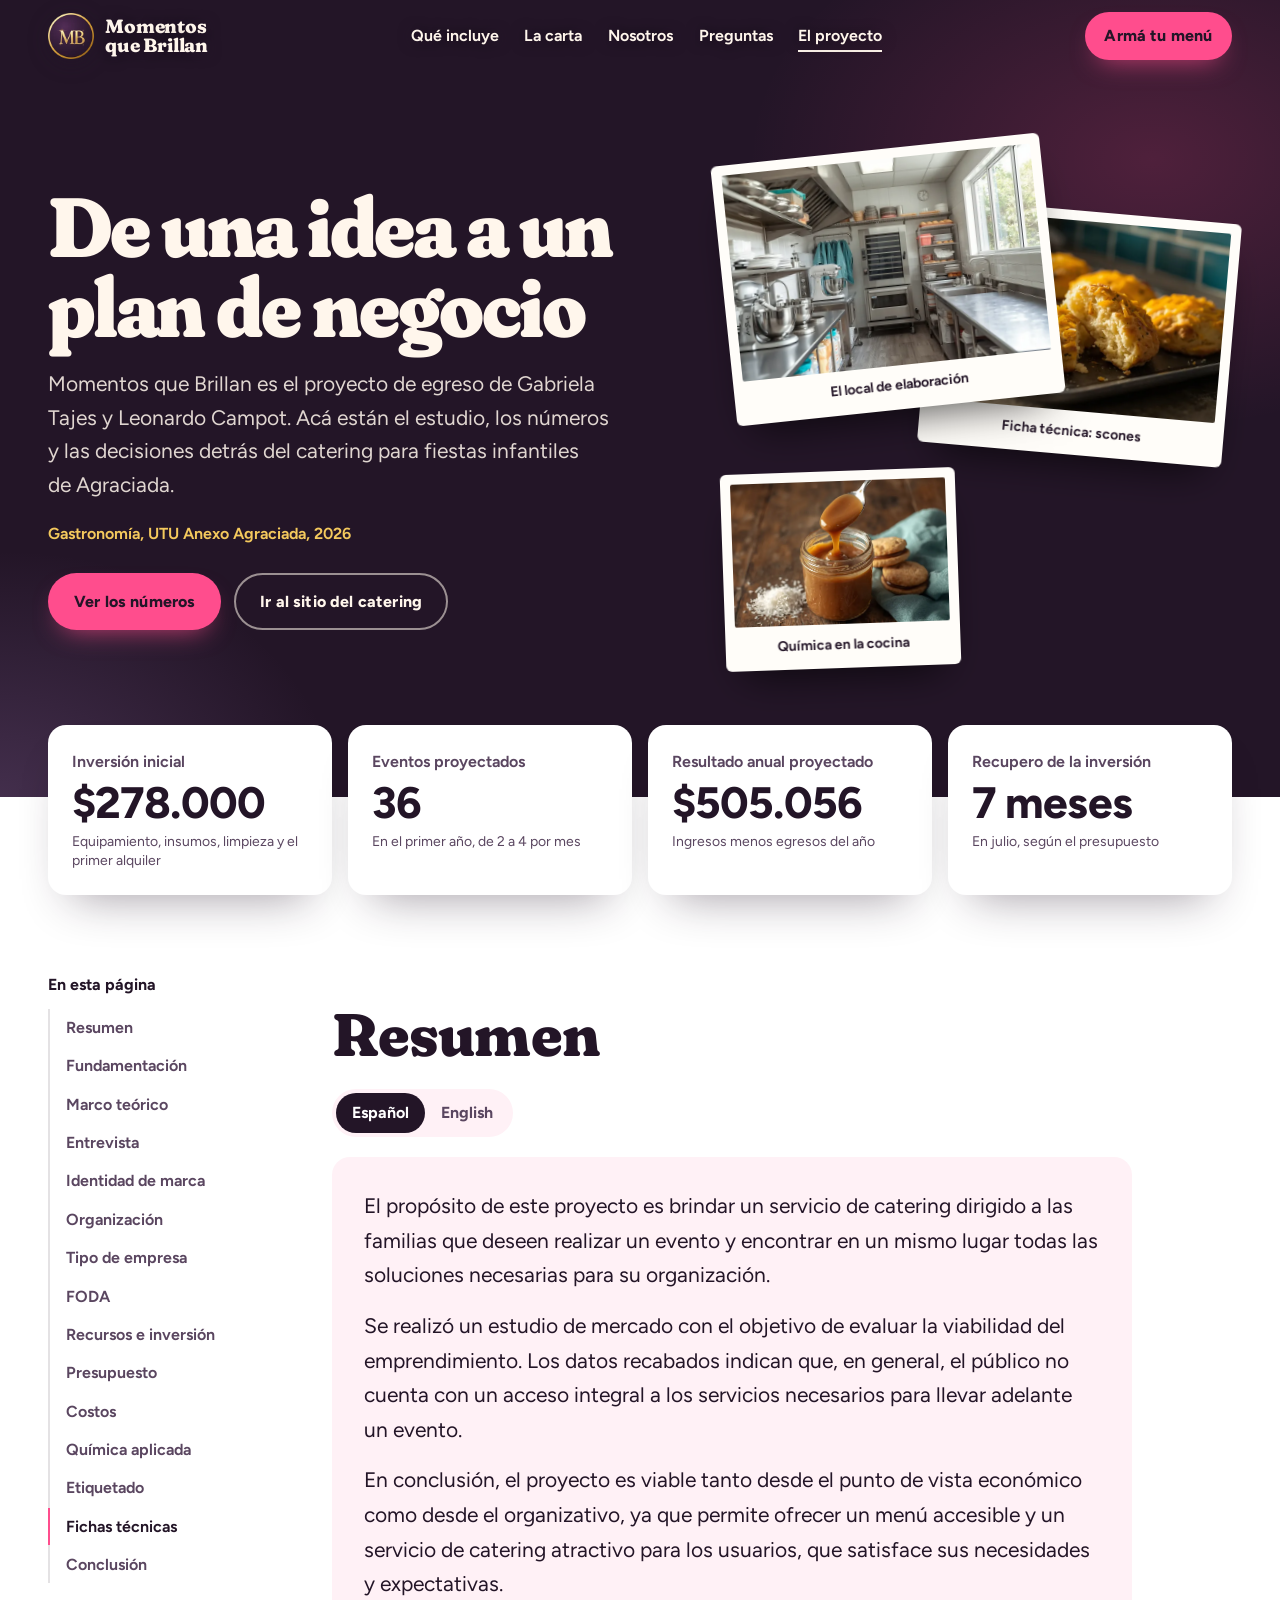
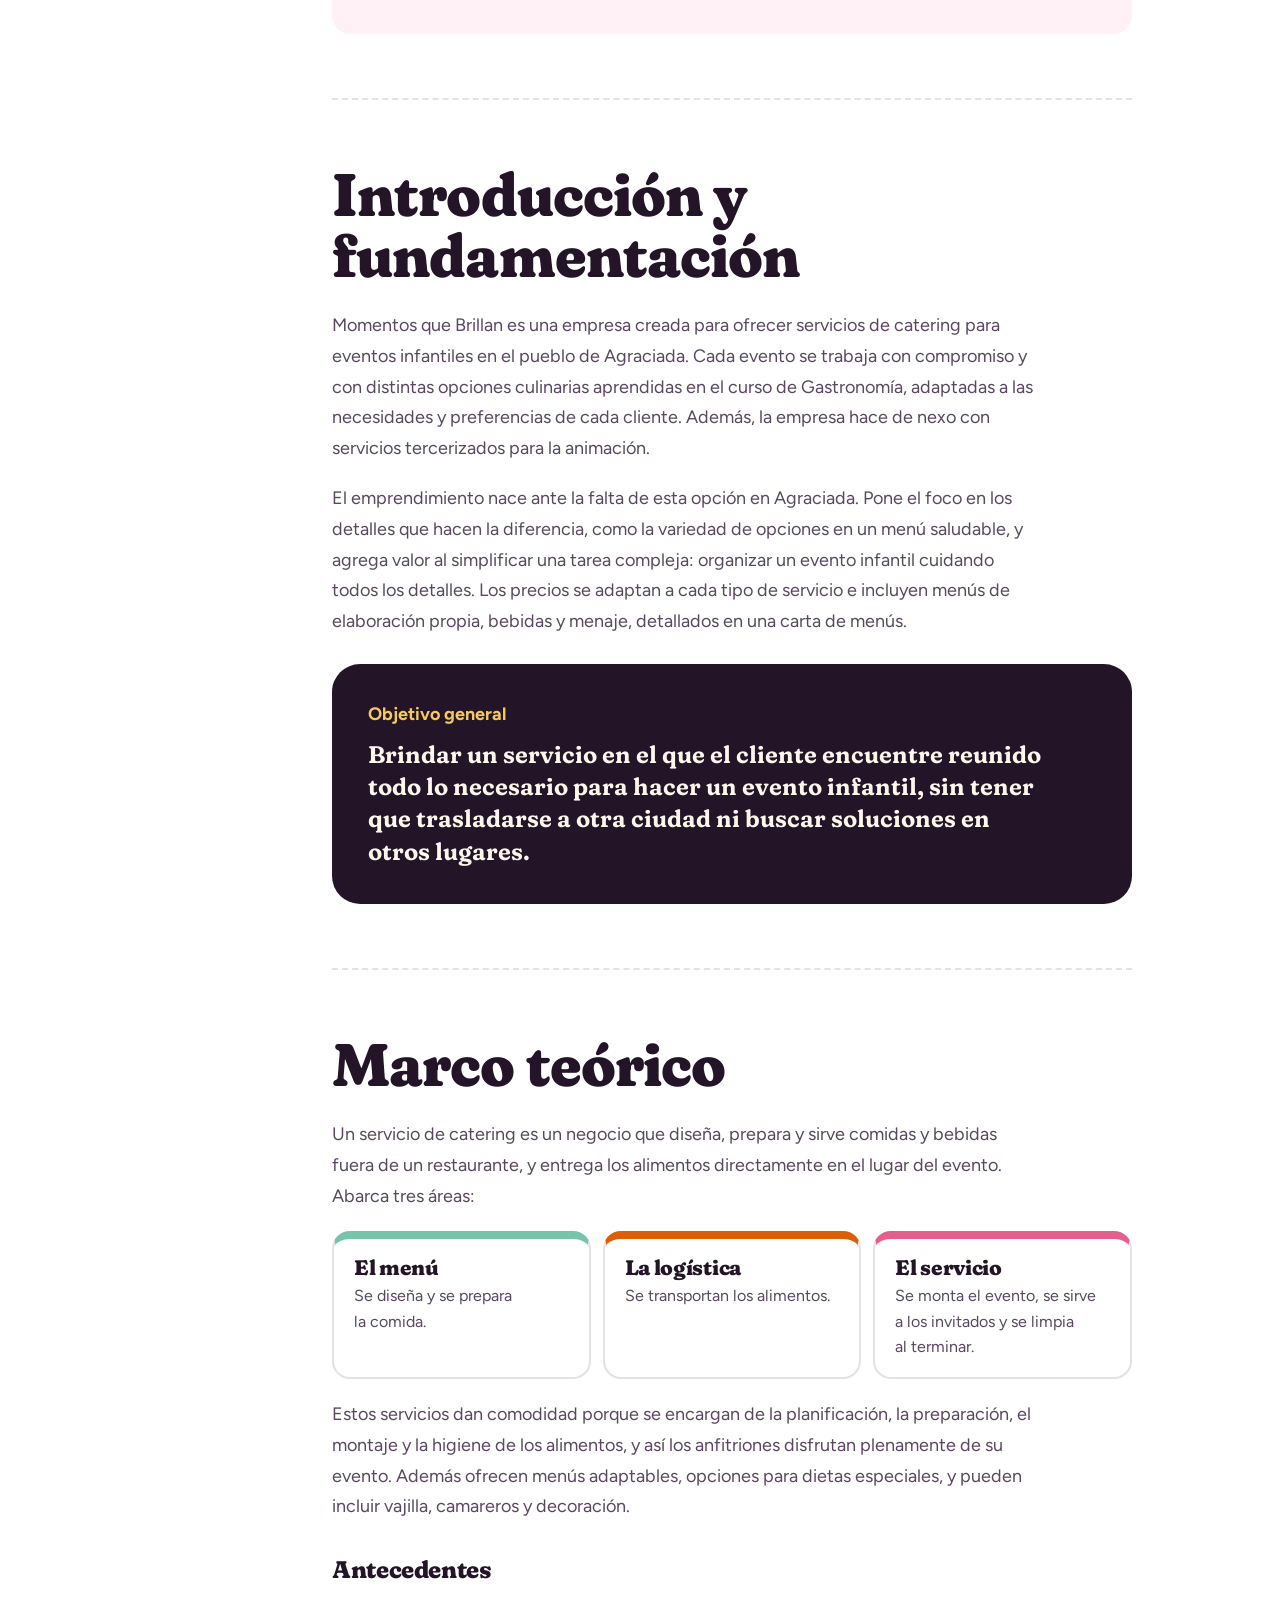
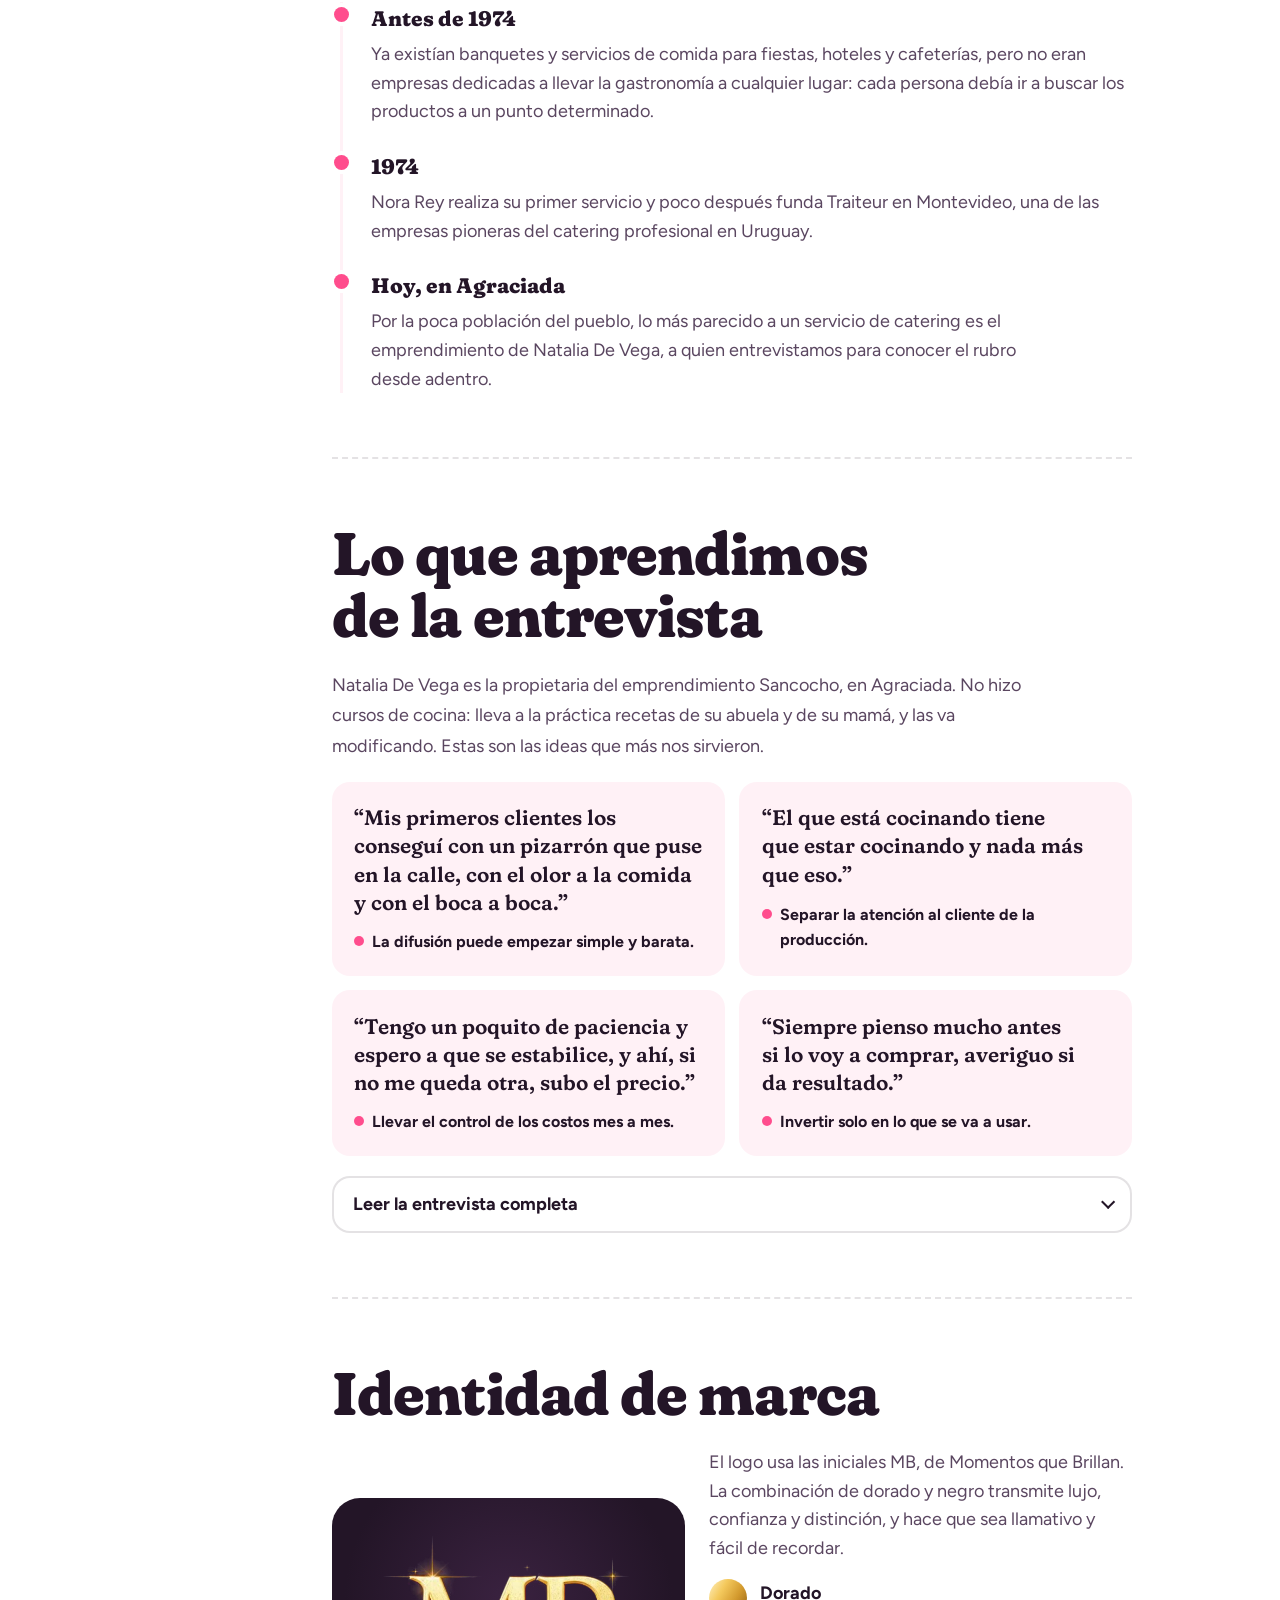
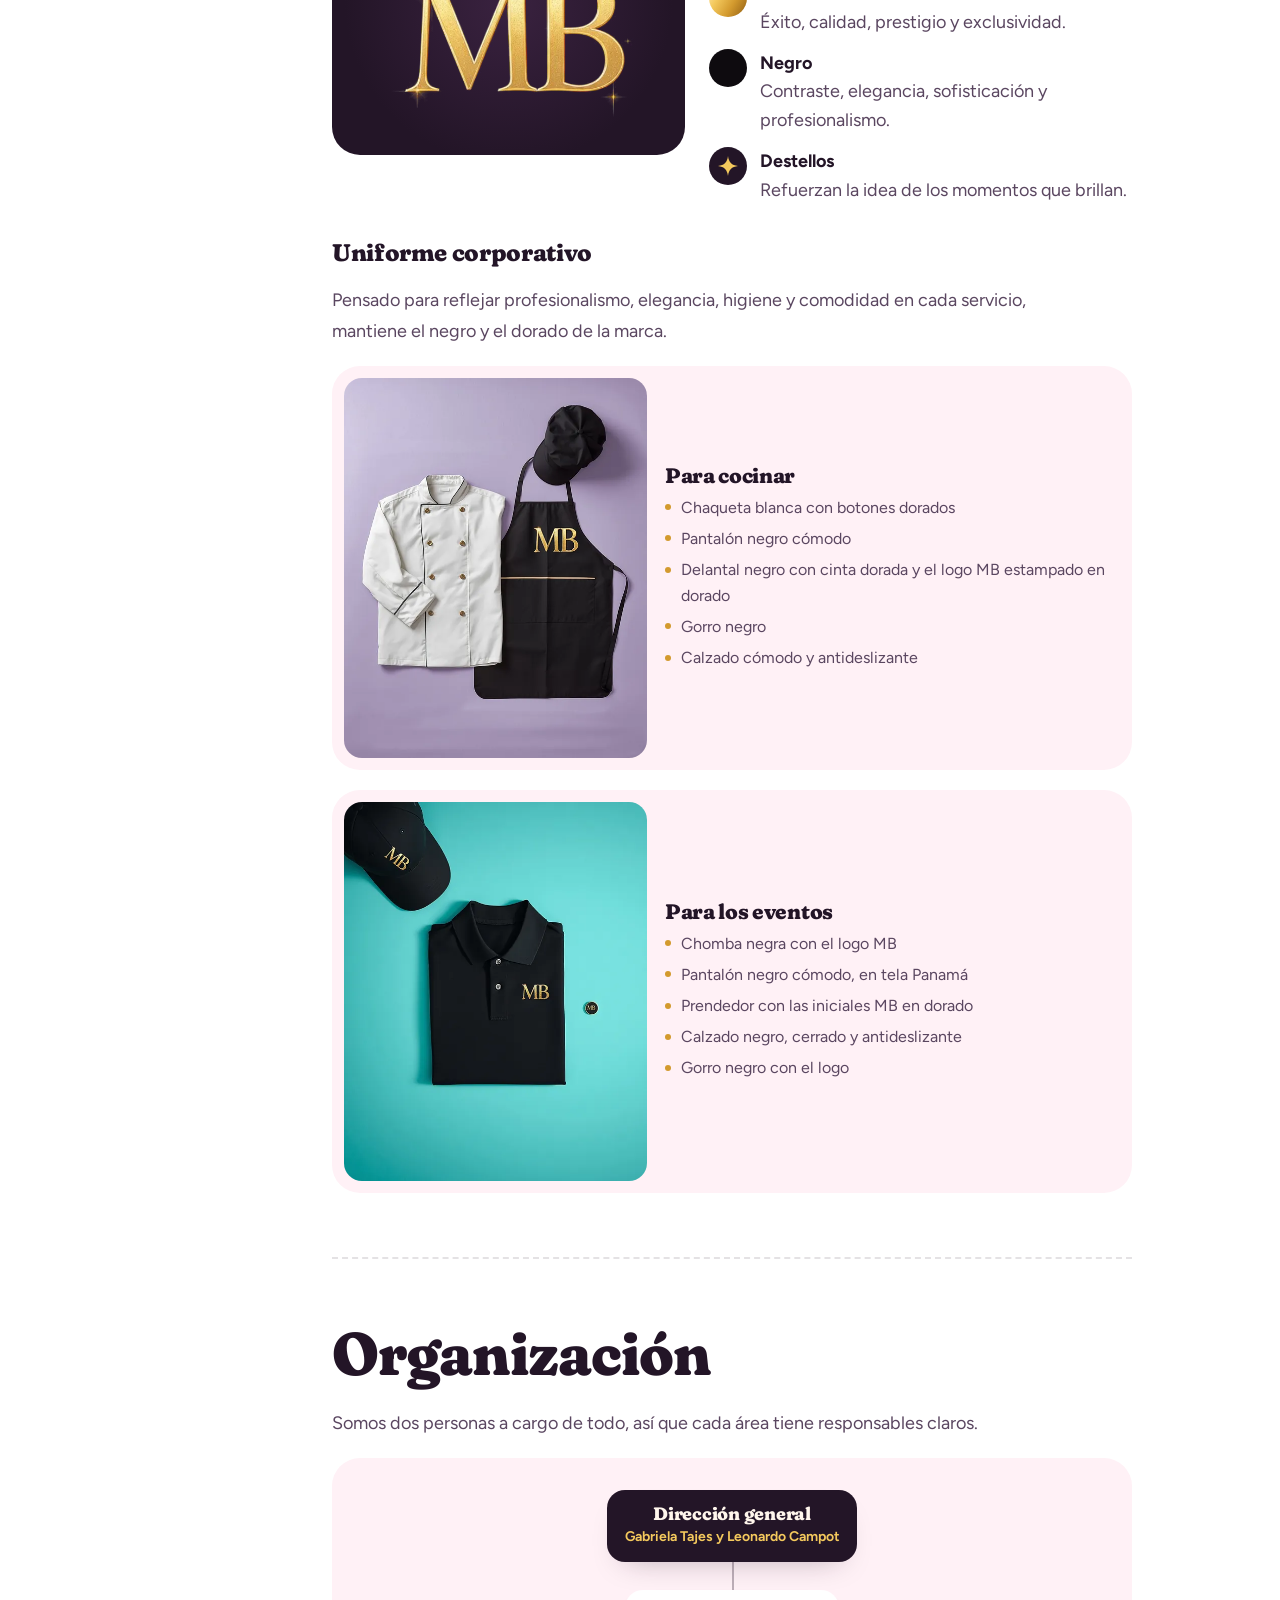
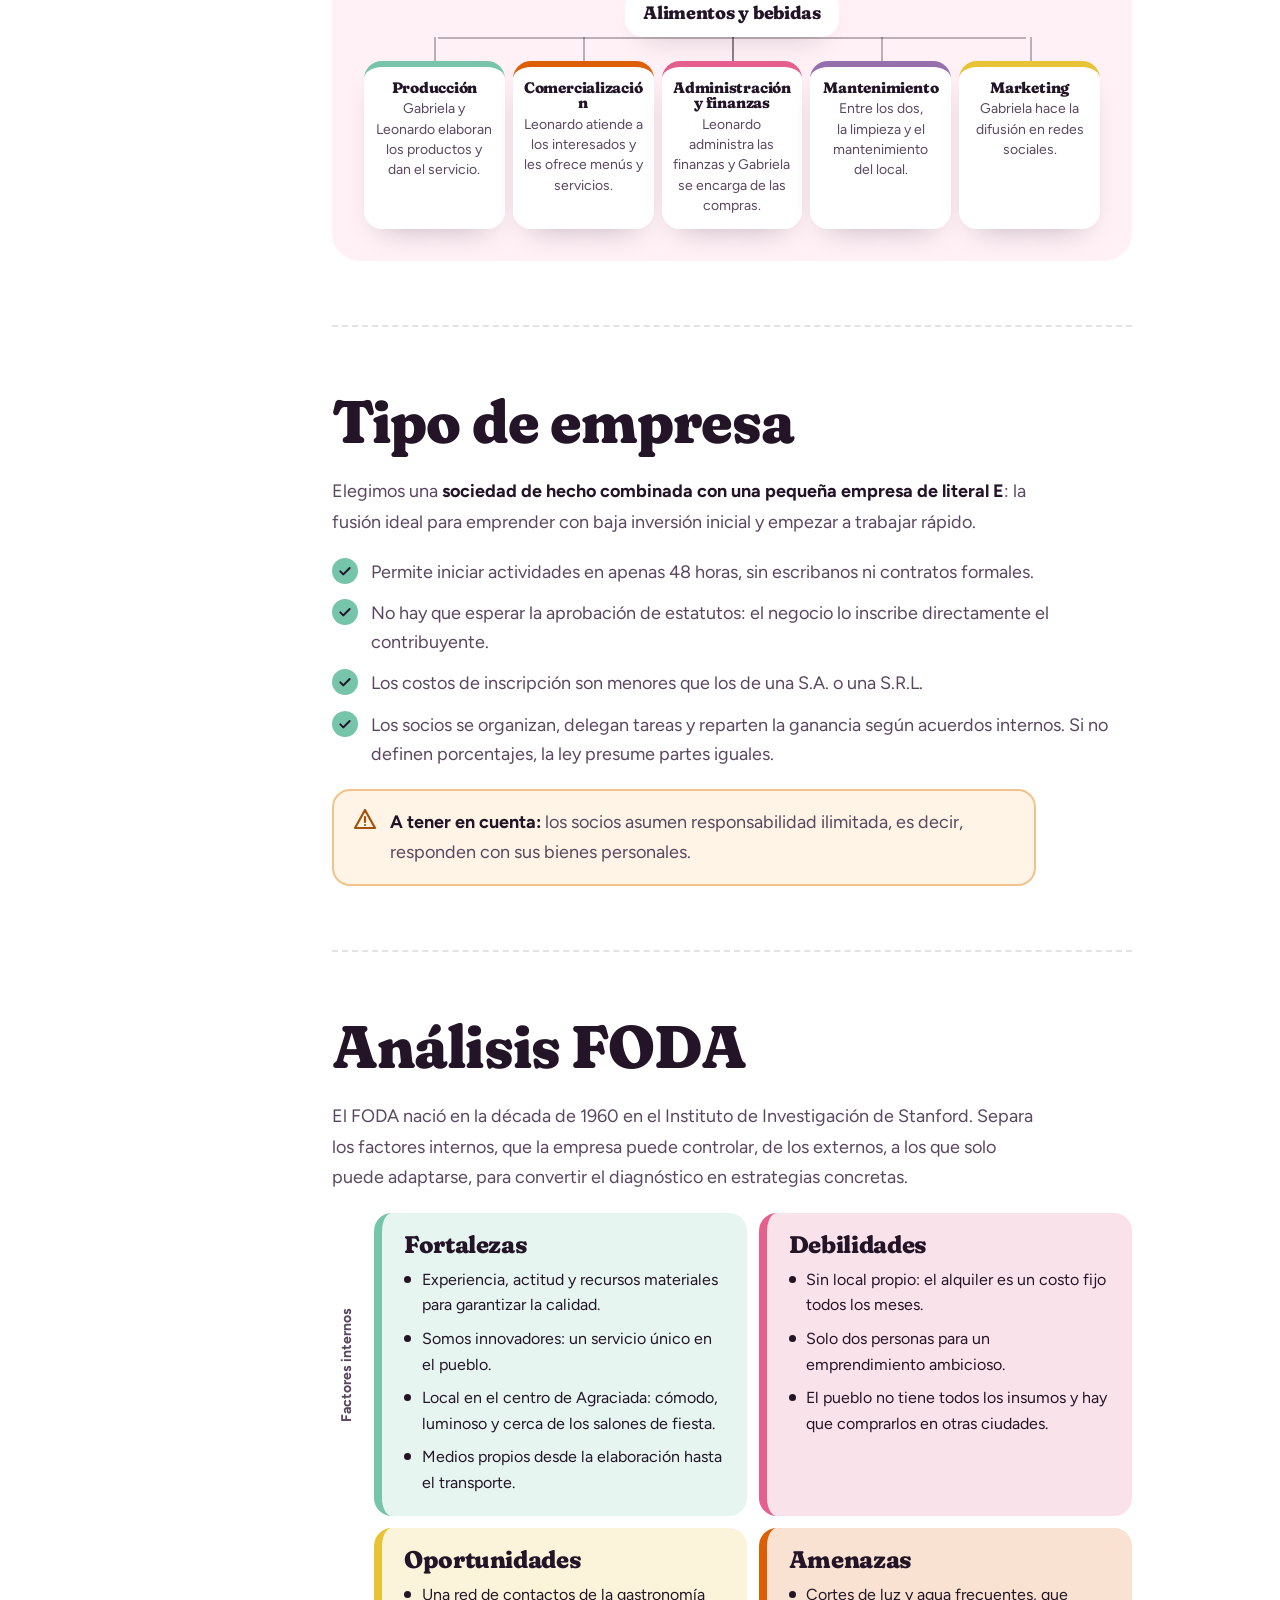
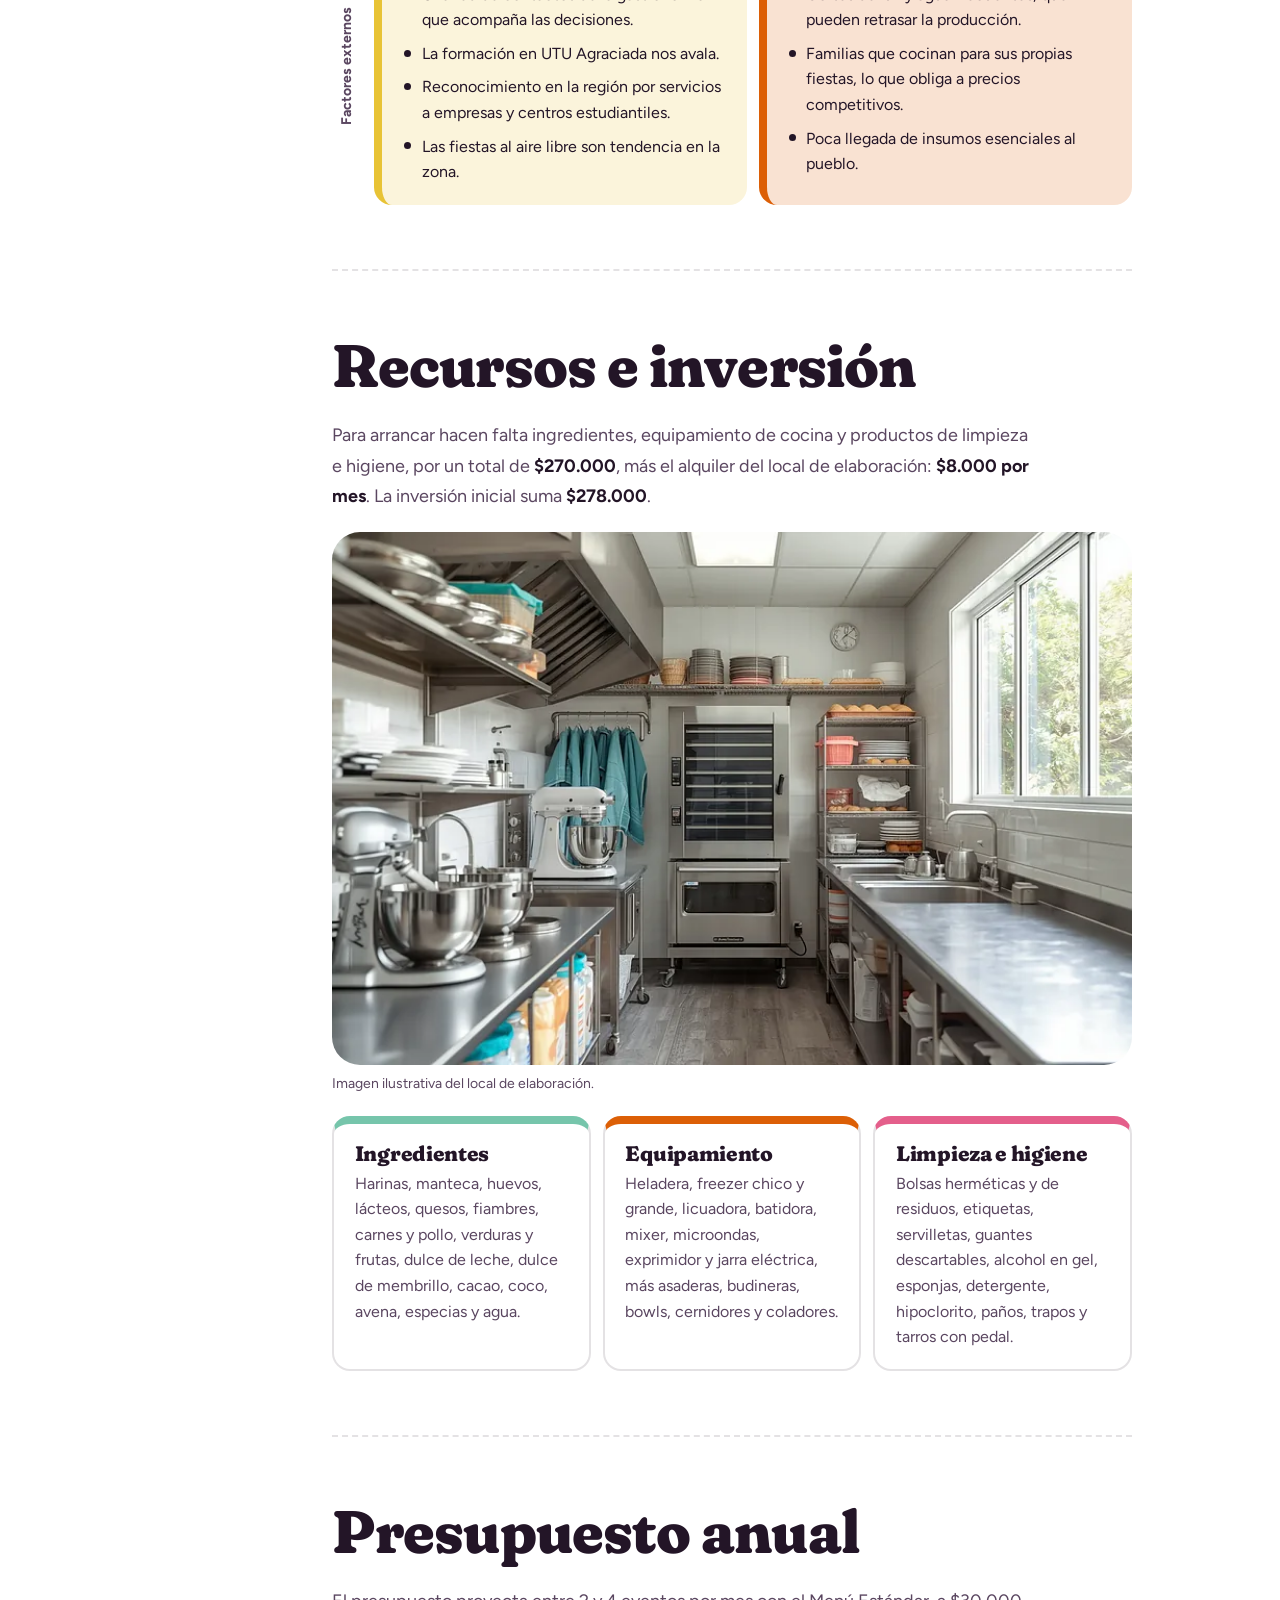
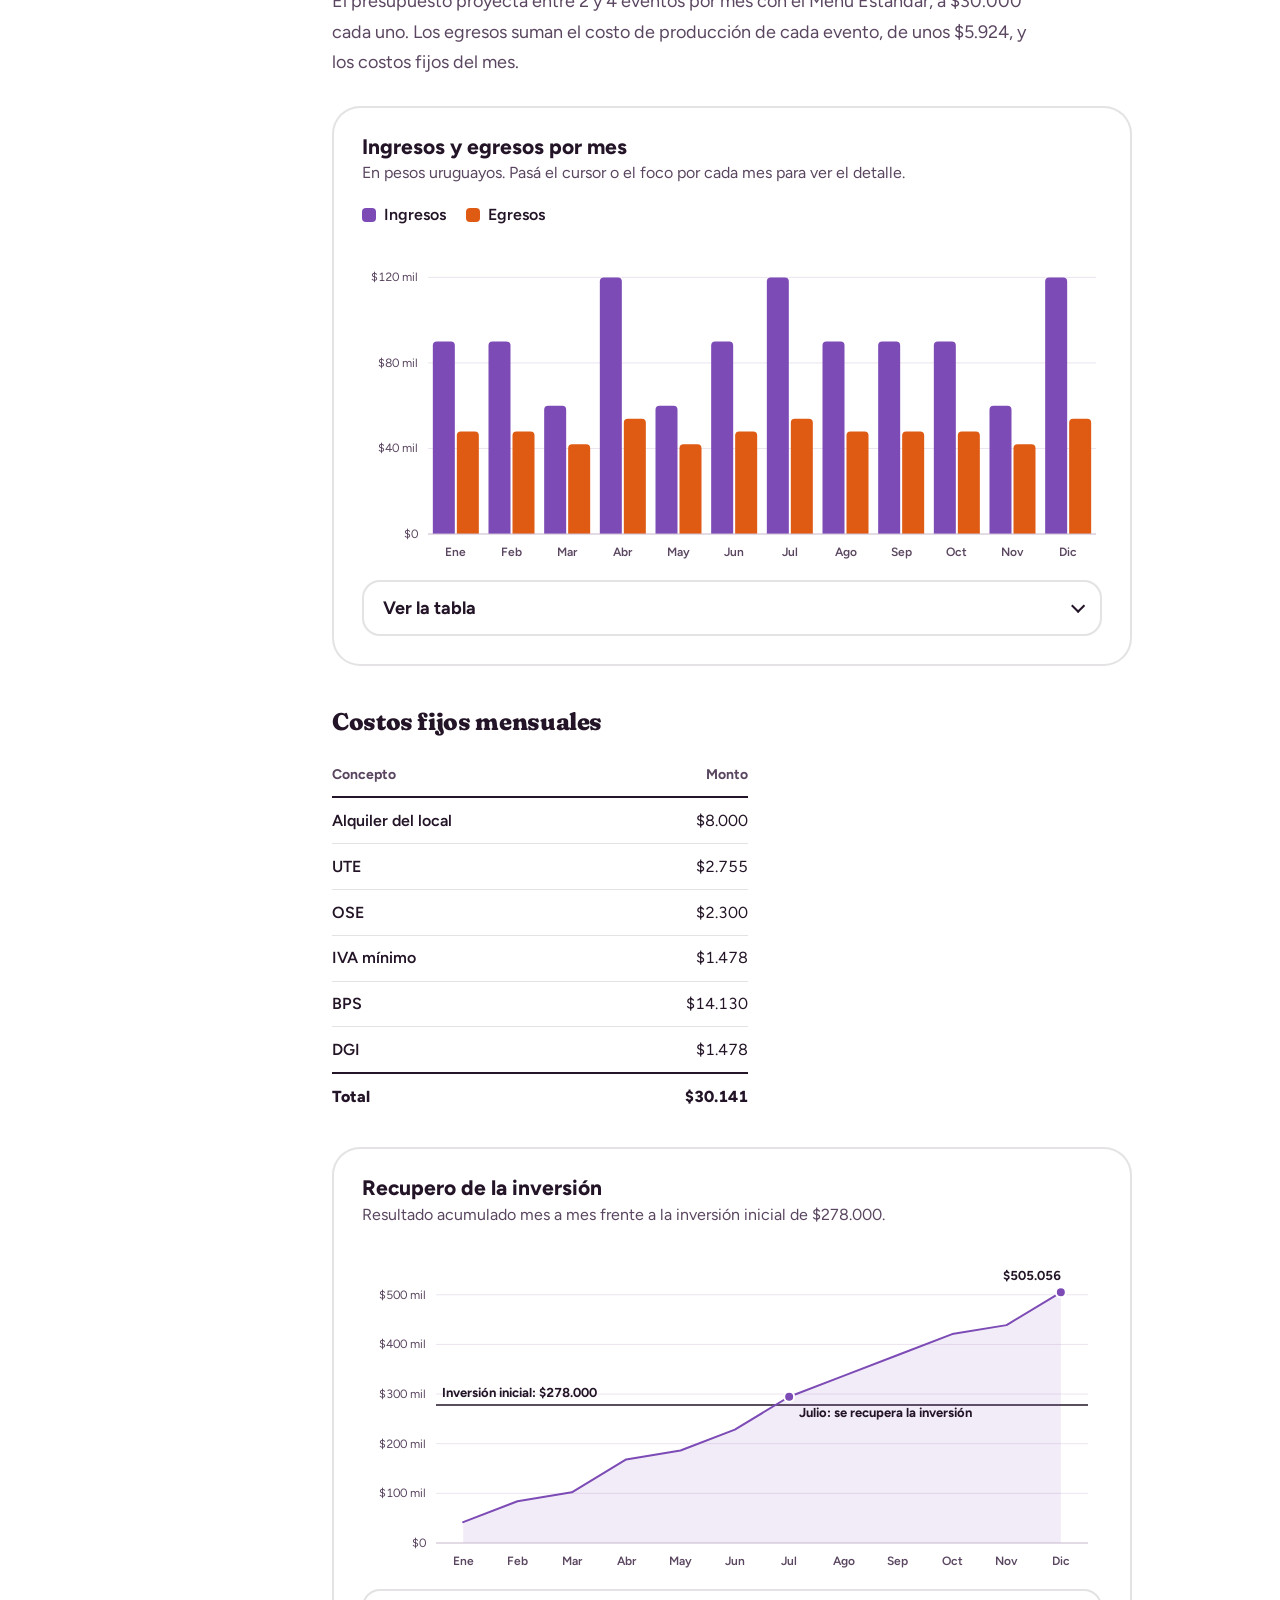
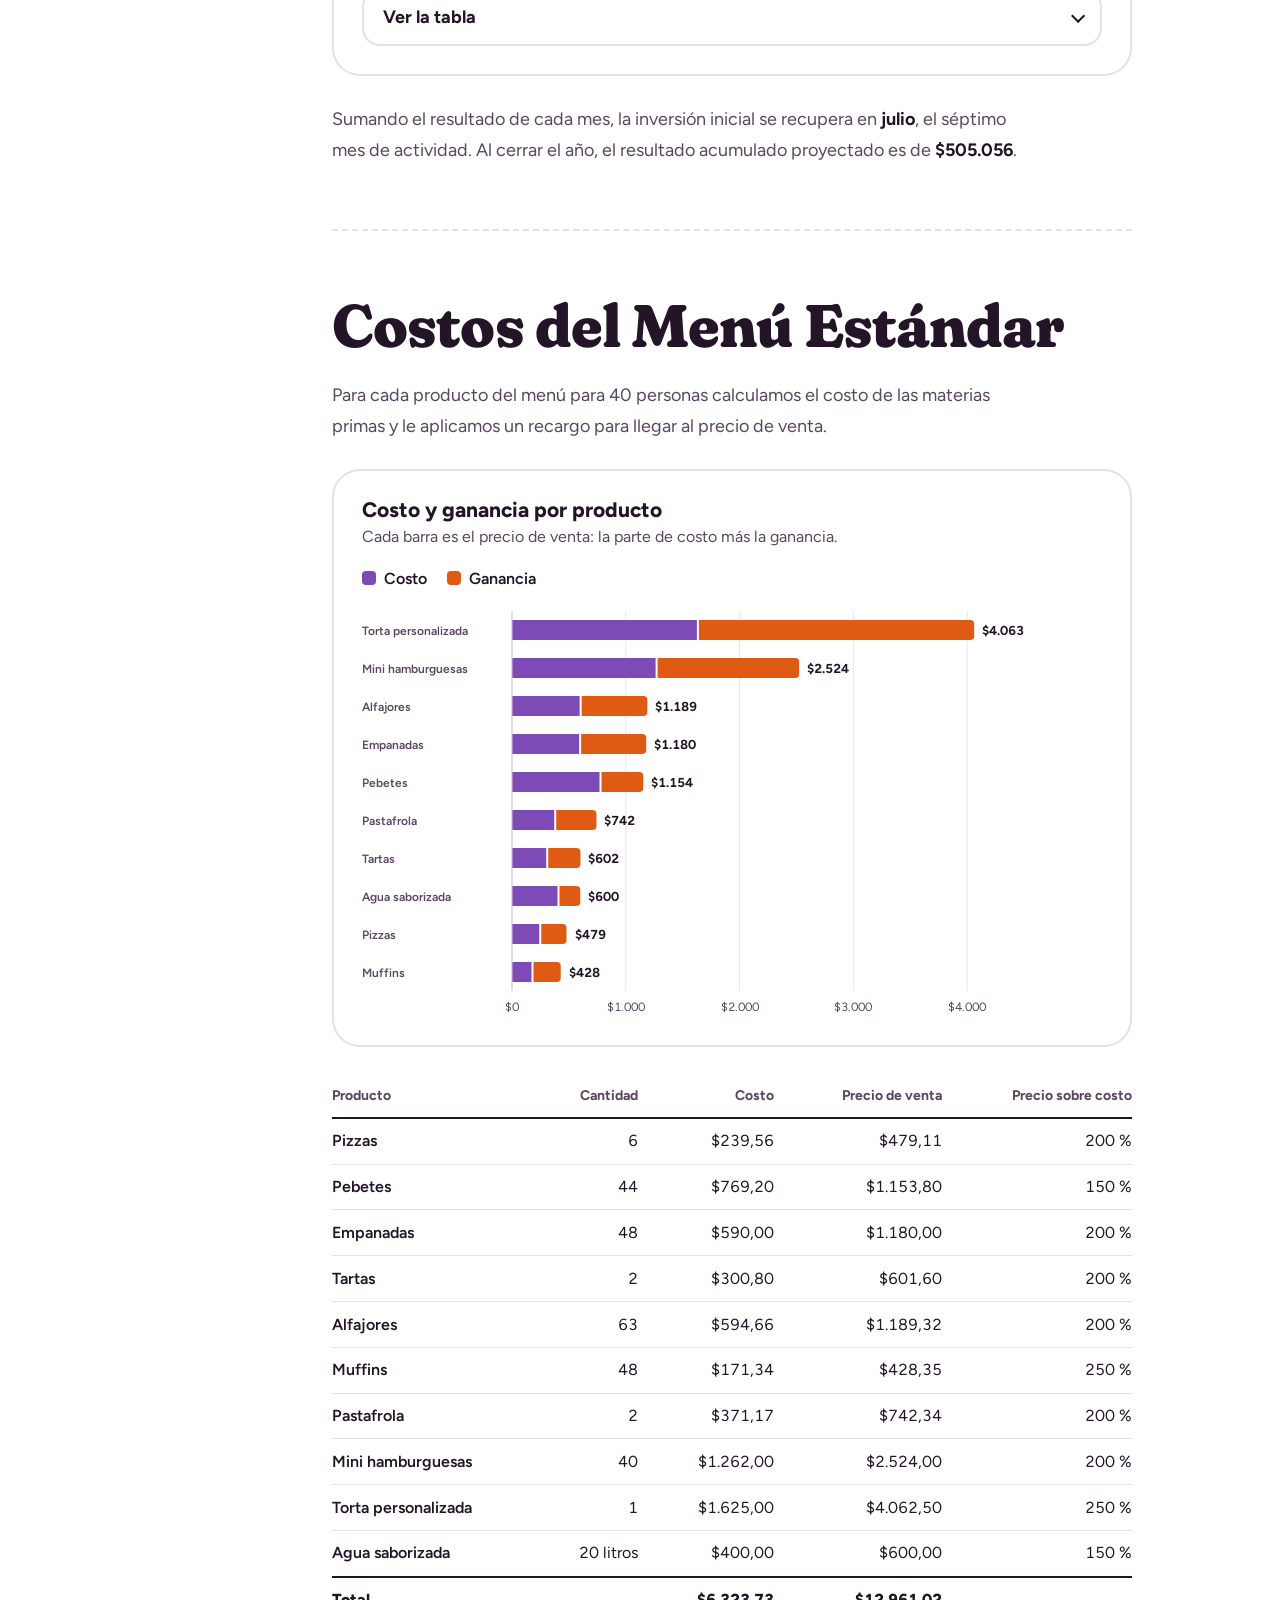
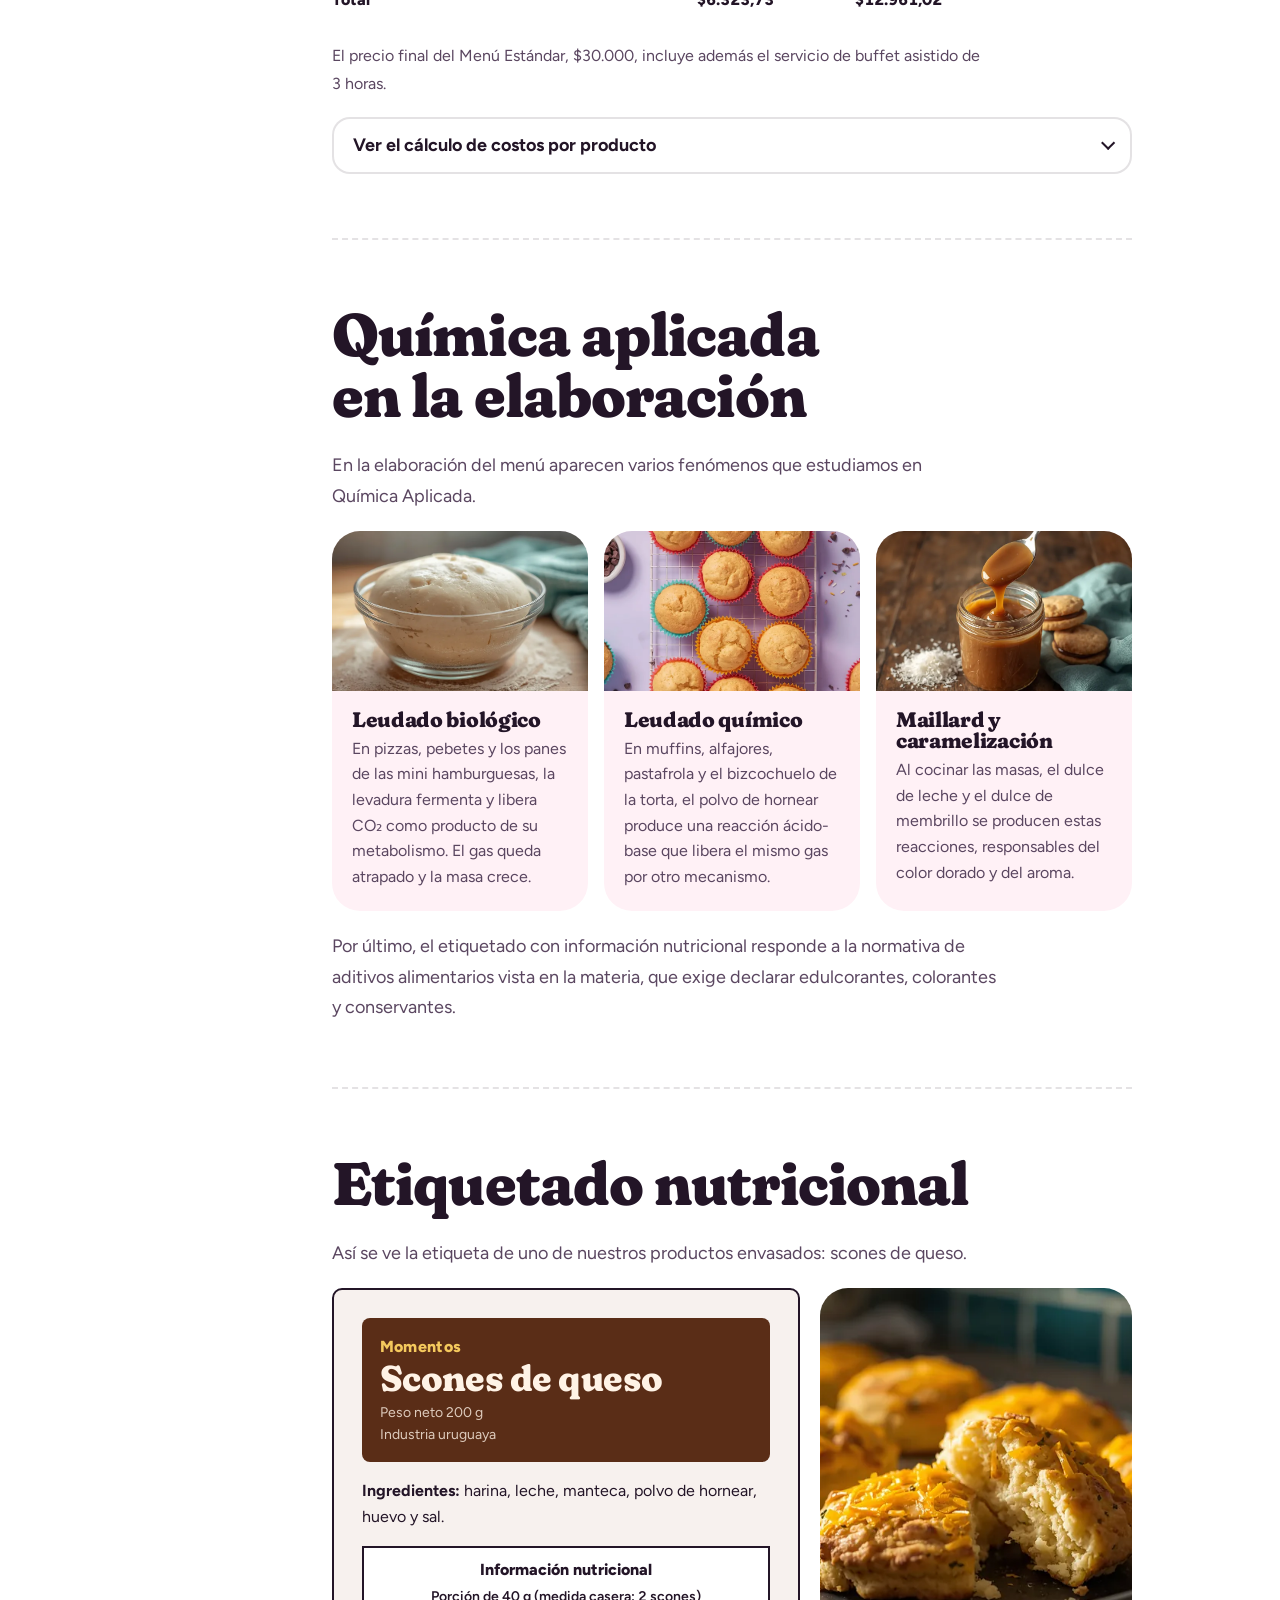
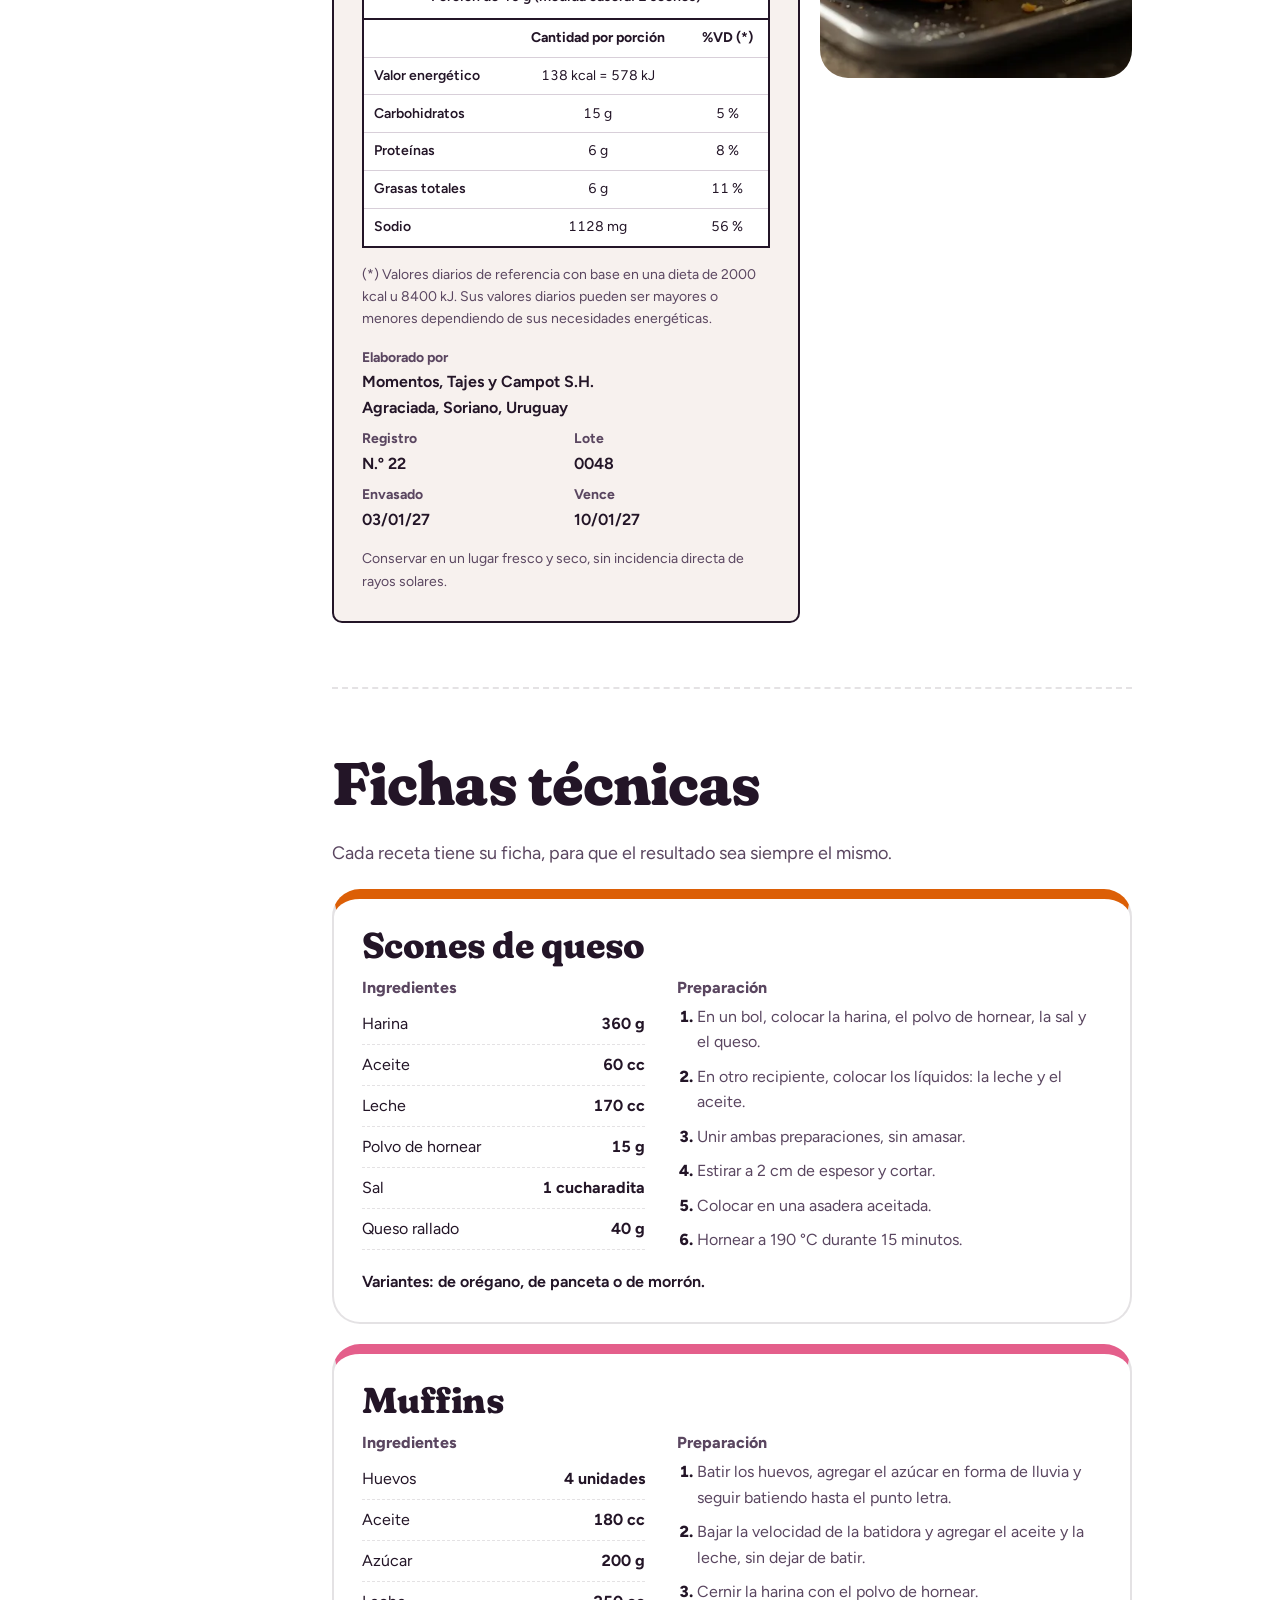
==== commit dc9ae362: "Escribir "scones" en lugar de "escones" Unifica la carta, la etiqueta nutricional, la ficha técnica " ====
--- a/proyecto.html
+++ b/proyecto.html
@@ -92,7 +92,7 @@
           </figure>
           <figure class="polaroid" style="--r: 5deg">
             <img src="assets/img/proyecto/proy-scones-768.webp" width="768" height="512" alt="">
-            <figcaption>Ficha técnica: escones</figcaption>
+            <figcaption>Ficha técnica: scones</figcaption>
           </figure>
           <figure class="polaroid" style="--r: -2deg">
             <img src="assets/img/proyecto/proy-dulce-de-leche-768.webp" width="768" height="512" alt="">
@@ -539,17 +539,17 @@
         <!-- Etiquetado -->
         <section class="p-sec" id="etiqueta" aria-labelledby="etiqueta-titulo">
           <h2 id="etiqueta-titulo">Etiquetado nutricional</h2>
-          <p>Así se ve la etiqueta de uno de nuestros productos envasados: escones de queso.</p>
+          <p>Así se ve la etiqueta de uno de nuestros productos envasados: scones de queso.</p>
           <div class="etiqueta-wrap">
             <article class="etiqueta" aria-labelledby="etq-producto">
               <header class="etiqueta__frente">
                 <p class="etiqueta__marca">Momentos</p>
-                <h3 id="etq-producto">Escones de queso</h3>
+                <h3 id="etq-producto">Scones de queso</h3>
                 <p class="etiqueta__peso">Peso neto 200 g<br>Industria uruguaya</p>
               </header>
               <p><strong>Ingredientes:</strong> harina, leche, manteca, polvo de hornear, huevo y sal.</p>
               <table class="nutricional">
-                <caption>Información nutricional<br><span>Porción de 40 g (medida casera: 2 escones)</span></caption>
+                <caption>Información nutricional<br><span>Porción de 40 g (medida casera: 2 scones)</span></caption>
                 <thead><tr><th scope="col"><span class="visually-hidden">Nutriente</span></th><th scope="col">Cantidad por porción</th><th scope="col">%VD (*)</th></tr></thead>
                 <tbody>
                   <tr><th scope="row">Valor energético</th><td>138 kcal = 578 kJ</td><td></td></tr>
@@ -573,7 +573,7 @@
               <img src="assets/img/proyecto/proy-scones-768.webp"
                    srcset="assets/img/proyecto/proy-scones-768.webp 768w, assets/img/proyecto/proy-scones-1536.webp 1536w"
                    sizes="(min-width: 1100px) 360px, 100vw" width="1536" height="1024" loading="lazy" decoding="async"
-                   alt="Escones de queso recién horneados en una bandeja, dos abiertos al medio.">
+                   alt="Scones de queso recién horneados en una bandeja, dos abiertos al medio.">
             </figure>
           </div>
         </section>
@@ -584,7 +584,7 @@
           <p>Cada receta tiene su ficha, para que el resultado sea siempre el mismo.</p>
           <div class="fichas">
             <article class="ficha" style="--c: var(--cat-calientes)">
-              <h3>Escones de queso</h3>
+              <h3>Scones de queso</h3>
               <div class="ficha__cuerpo">
                 <div>
                   <h4>Ingredientes</h4>
--- a/assets/css/main.css
+++ b/assets/css/main.css
@@ -80,10 +80,12 @@
   box-sizing: border-box;
 }
 
+/* el fondo del documento es "noche": se ve en las zonas seguras del celular y al estirar la página */
 html {
   -webkit-text-size-adjust: 100%;
   text-size-adjust: 100%;
   scroll-behavior: smooth;
+  background: var(--noche);
 }
 
 body {
@@ -193,7 +195,7 @@
 }
 
 section[id] {
-  scroll-margin-top: calc(var(--header-h) + 8px);
+  scroll-margin-top: calc(var(--header-h) + env(safe-area-inset-top, 0px) + 8px);
 }
 
 .section {
@@ -280,6 +282,7 @@
   position: fixed;
   inset: 0 0 auto;
   z-index: 50;
+  padding-top: env(safe-area-inset-top, 0px);
   color: var(--crema-texto);
   text-shadow: 0 1px 14px rgba(35, 21, 39, 0.75);
   transition: background-color 0.35s ease, color 0.35s ease, box-shadow 0.35s ease;
@@ -413,12 +416,12 @@
 
 .mobile-nav {
   position: fixed;
-  inset: var(--header-h) 0 0;
+  inset: calc(var(--header-h) + env(safe-area-inset-top, 0px)) 0 0;
   z-index: 49;
   display: grid;
   align-content: start;
   gap: 2rem;
-  padding: 2rem var(--gutter) 3rem;
+  padding: 2rem var(--gutter) calc(3rem + env(safe-area-inset-bottom, 0px));
   background: var(--papel);
   color: var(--tinta);
   overflow-y: auto;
@@ -592,10 +595,11 @@
 }
 
 @media (min-width: 960px) {
+  /* deja asomar la sección siguiente */
   .hero {
     display: flex;
     align-items: center;
-    min-height: min(100svh, 940px);
+    min-height: min(88svh, 860px);
   }
 
   .hero__media {
@@ -766,7 +770,7 @@
 
   .incluye__aside {
     position: sticky;
-    top: calc(var(--header-h) + 2rem);
+    top: calc(var(--header-h) + env(safe-area-inset-top, 0px) + 2rem);
   }
 }
 
@@ -1694,7 +1698,7 @@
 
   .faq-grid .section-head {
     position: sticky;
-    top: calc(var(--header-h) + 2rem);
+    top: calc(var(--header-h) + env(safe-area-inset-top, 0px) + 2rem);
     margin-bottom: 0;
   }
 }
--- a/assets/css/proyecto.css
+++ b/assets/css/proyecto.css
@@ -196,7 +196,7 @@
 
 .toc {
   position: sticky;
-  top: var(--header-h);
+  top: calc(var(--header-h) + env(safe-area-inset-top, 0px));
   z-index: 20;
   margin-inline: calc(-1 * var(--gutter));
   padding: 0.6rem var(--gutter);
@@ -257,7 +257,7 @@
   }
 
   .toc {
-    top: calc(var(--header-h) + 2rem);
+    top: calc(var(--header-h) + env(safe-area-inset-top, 0px) + 2rem);
     align-self: start;
     margin: 0;
     padding: 0;
@@ -1433,7 +1433,7 @@
 
   .etiqueta-foto {
     position: sticky;
-    top: calc(var(--header-h) + 2rem);
+    top: calc(var(--header-h) + env(safe-area-inset-top, 0px) + 2rem);
   }
 }
 
